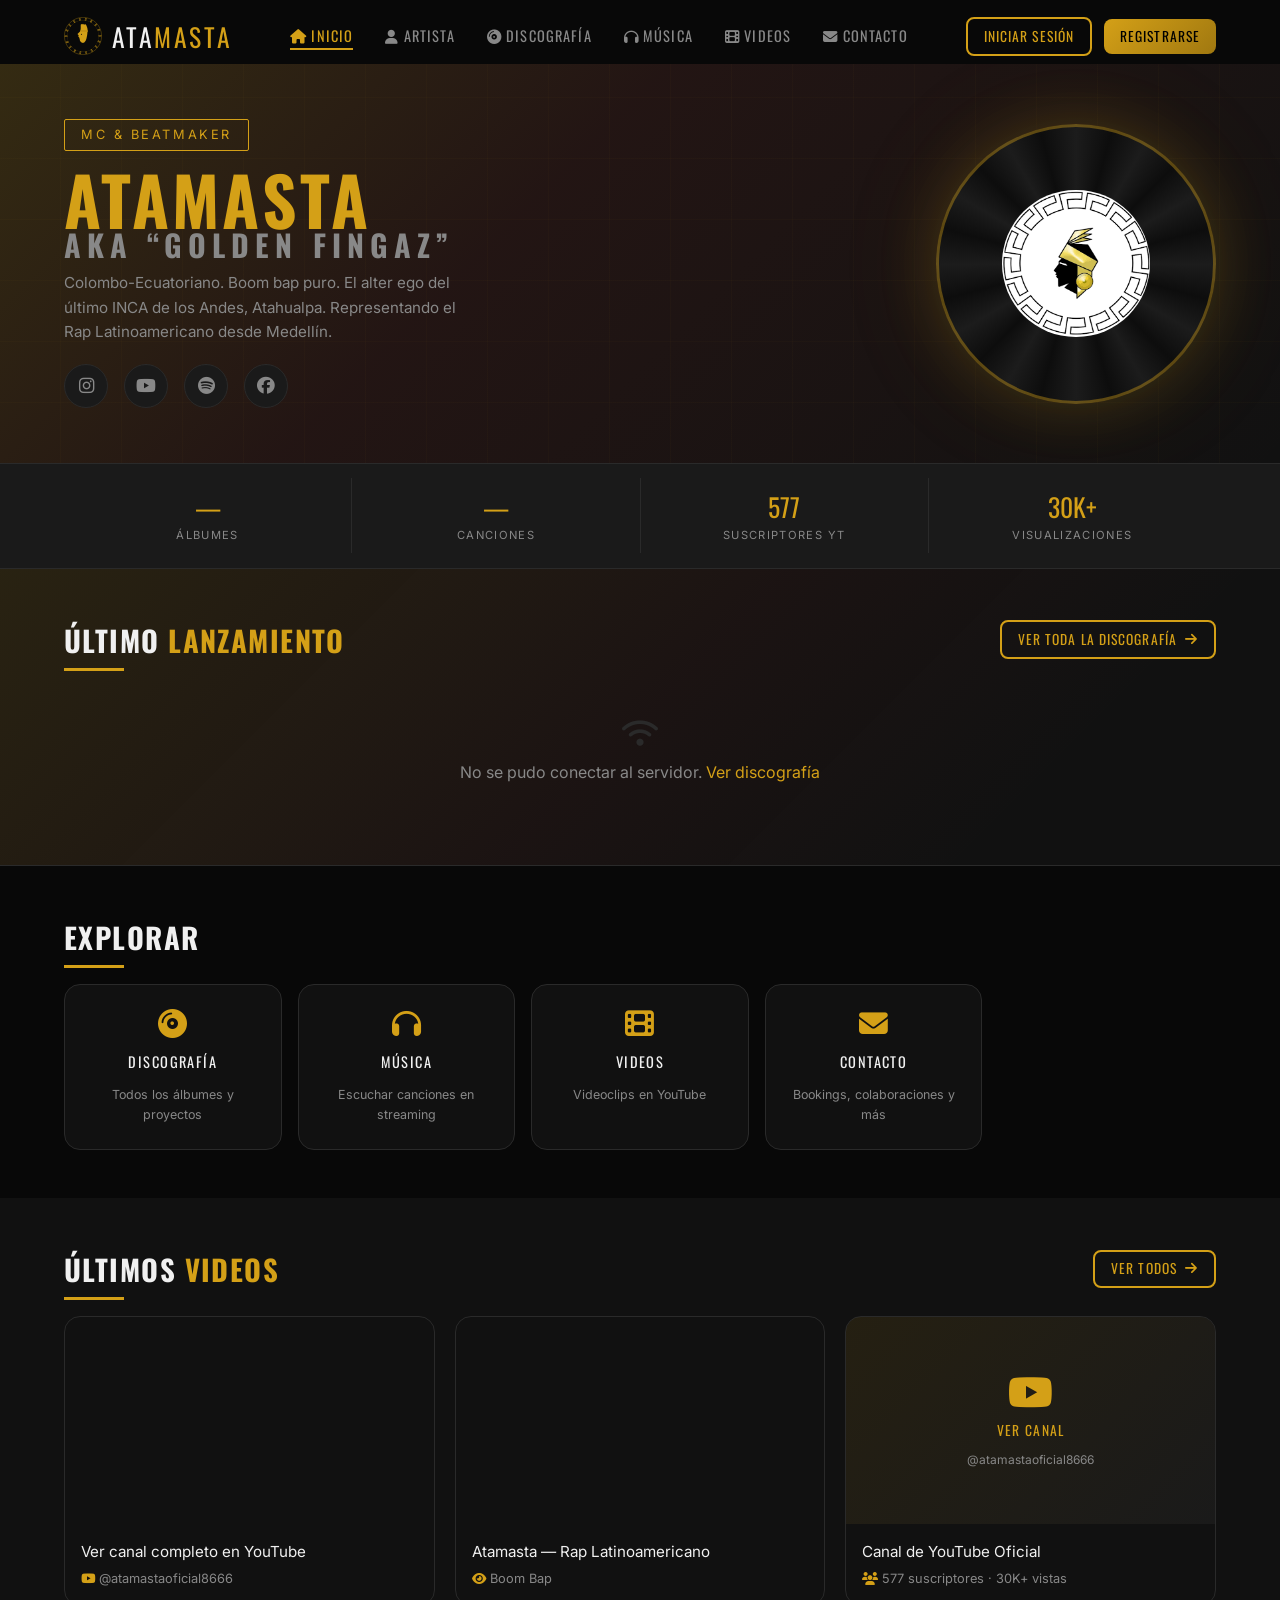
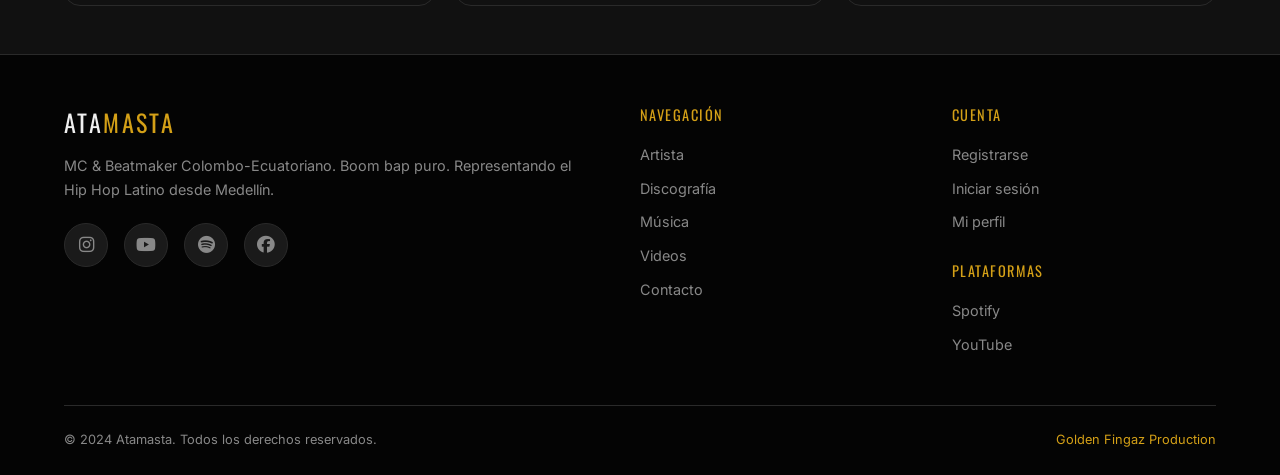
==== frontend/index.html @ e8dd4a46 "Initial commit — Atamasta official website Full-stack site for rap artist Atamasta: FastAPI + Postgr" ====
<!DOCTYPE html>
<html lang="es">
<head>
  <meta charset="UTF-8" />
  <meta name="viewport" content="width=device-width, initial-scale=1.0" />
  <title>Atamasta — MC &amp; Beatmaker | Rap Latinoamericano</title>
  <meta name="description" content="Atamasta, AKA Golden Fingaz. MC y Beatmaker Colombo-Ecuatoriano. Representando el Rap Latinoamericano desde Medellín." />
  <link rel="preconnect" href="https://fonts.googleapis.com" />
  <link rel="preconnect" href="https://fonts.gstatic.com" crossorigin />
  <link href="https://fonts.googleapis.com/css2?family=Oswald:wght@400;600;700&family=Inter:wght@400;500;600&display=swap" rel="stylesheet" />
  <link rel="stylesheet" href="https://cdnjs.cloudflare.com/ajax/libs/font-awesome/6.5.0/css/all.min.css" />
  <link rel="stylesheet" href="css/main.css" />
  <link rel="stylesheet" href="css/pages.css" />
</head>
<body>

<!-- Loader -->
<div class="loader-overlay" id="page-loader">
  <div class="vinyl-loader">
    <div class="vinyl-disc">
      <div class="vinyl-label">
        <img src="img/logo.png" alt="Atamasta" />
      </div>
    </div>
  </div>
  <div class="loader-text">Cargando...</div>
</div>

<!-- Toast container -->
<div id="toast-container" class="toast-container"></div>

<!-- Navbar injected by JS -->

<!-- ══ HERO BANNER ════════════════════════════════════════════════════════════ -->
<section class="home-hero" style="
  max-height: 400px;
  min-height: 320px;
  height: 400px;
  position: relative;
  display: flex;
  align-items: center;
  overflow: hidden;
  background: linear-gradient(135deg, rgba(212,160,23,0.18) 0%, rgba(192,57,43,0.10) 40%, rgba(8,8,8,0.0) 100%), var(--bg2);
  border-bottom: 1px solid var(--border);
  margin-top: 64px;
">
  <!-- Subtle grid texture -->
  <div aria-hidden="true" style="
    position: absolute; inset: 0; pointer-events: none;
    background: repeating-linear-gradient(90deg, transparent, transparent 60px, rgba(212,160,23,0.025) 60px, rgba(212,160,23,0.025) 61px),
                repeating-linear-gradient(0deg, transparent, transparent 60px, rgba(212,160,23,0.025) 60px, rgba(212,160,23,0.025) 61px);
  "></div>

  <div class="container" style="position: relative; z-index: 2; width: 100%;">
    <div style="display: flex; align-items: center; justify-content: space-between; gap: 2rem; flex-wrap: wrap;">

      <!-- Left: text -->
      <div style="flex: 1; min-width: 260px;">
        <div class="hero-tag" style="margin-bottom: 1rem; animation: fadeInDown 0.7s ease both;">
          MC &amp; Beatmaker
        </div>
        <h1 style="
          font-family: var(--font-display);
          font-size: clamp(2.4rem, 6vw, 4.2rem);
          line-height: 0.95;
          text-transform: uppercase;
          font-weight: 900;
          margin-bottom: 0.75rem;
          animation: fadeInUp 0.7s ease 0.15s both;
        ">
          <span style="color: var(--gold); display: block;">Atamasta</span>
          <span style="color: var(--text-muted); font-size: 0.45em; letter-spacing: 0.2em; display: block;">AKA &ldquo;Golden Fingaz&rdquo;</span>
        </h1>
        <p style="
          color: var(--text-muted); font-size: 0.95rem; line-height: 1.6;
          max-width: 400px; margin-bottom: 1.25rem;
          animation: fadeInUp 0.7s ease 0.3s both;
        ">
          Colombo-Ecuatoriano. Boom bap puro. El alter ego del último INCA de los Andes,
          Atahualpa. Representando el Rap Latinoamericano desde Medellín.
        </p>

        <!-- Social row -->
        <div class="about-socials" style="margin-top: 0; animation: fadeInUp 0.7s ease 0.45s both;">
          <a href="https://www.instagram.com/atamastaoficial/" target="_blank" rel="noopener" class="social-link" title="Instagram">
            <i class="fab fa-instagram"></i>
          </a>
          <a href="https://www.youtube.com/@atamastaoficial8666" target="_blank" rel="noopener" class="social-link" title="YouTube">
            <i class="fab fa-youtube"></i>
          </a>
          <a href="https://open.spotify.com/artist/0pKlzt6G9f8KCTVXr8SUyM" target="_blank" rel="noopener" class="social-link" title="Spotify">
            <i class="fab fa-spotify"></i>
          </a>
          <a href="https://www.facebook.com/OficialAtamasta" target="_blank" rel="noopener" class="social-link" title="Facebook">
            <i class="fab fa-facebook"></i>
          </a>
        </div>
      </div>

      <!-- Right: vinyl record with logo -->
      <div aria-hidden="true" style="
        flex-shrink: 0;
        width: clamp(160px, 22vw, 280px);
        height: clamp(160px, 22vw, 280px);
        border-radius: 50%;
        background: conic-gradient(from 0deg,
          #1c1c1c 0deg, #0d0d0d 15deg, #1c1c1c 30deg, #0d0d0d 45deg,
          #1c1c1c 60deg, #0d0d0d 75deg, #1c1c1c 90deg, #0d0d0d 105deg,
          #1c1c1c 120deg, #0d0d0d 135deg, #1c1c1c 150deg, #0d0d0d 165deg,
          #1c1c1c 180deg, #0d0d0d 195deg, #1c1c1c 210deg, #0d0d0d 225deg,
          #1c1c1c 240deg, #0d0d0d 255deg, #1c1c1c 270deg, #0d0d0d 285deg,
          #1c1c1c 300deg, #0d0d0d 315deg, #1c1c1c 330deg, #0d0d0d 345deg,
          #1c1c1c 360deg);
        border: 3px solid rgba(212,160,23,0.4);
        box-shadow: 0 0 60px rgba(212,160,23,0.2), 0 0 120px rgba(212,160,23,0.08);
        display: flex; align-items: center; justify-content: center;
        animation: spin 18s linear infinite;
      ">
        <img
          src="img/logo.png"
          alt="Atamasta"
          style="
            width: 54%;
            height: 54%;
            border-radius: 50%;
            display: block;
            animation: spin 18s linear infinite reverse;
          "
        />
      </div>

    </div>
  </div>
</section>

<!-- ══ STATS BAR ══════════════════════════════════════════════════════════════ -->
<div style="
  background: var(--bg3);
  border-bottom: 1px solid var(--border);
  padding: 0.9rem 0;
">
  <div class="container">
    <div style="display: flex; gap: 0; align-items: stretch; flex-wrap: wrap;">
      <div id="stat-albums-bar" style="flex: 1; min-width: 120px; text-align: center; padding: 0.5rem 1rem; border-right: 1px solid var(--border);">
        <div style="font-family: var(--font-display); font-size: 1.6rem; color: var(--gold);" id="stat-albums">—</div>
        <div style="font-size: 0.7rem; color: var(--text-muted); text-transform: uppercase; letter-spacing: 0.12em;">Álbumes</div>
      </div>
      <div id="stat-songs-bar" style="flex: 1; min-width: 120px; text-align: center; padding: 0.5rem 1rem; border-right: 1px solid var(--border);">
        <div style="font-family: var(--font-display); font-size: 1.6rem; color: var(--gold);" id="stat-songs">—</div>
        <div style="font-size: 0.7rem; color: var(--text-muted); text-transform: uppercase; letter-spacing: 0.12em;">Canciones</div>
      </div>
      <div style="flex: 1; min-width: 120px; text-align: center; padding: 0.5rem 1rem; border-right: 1px solid var(--border);">
        <div style="font-family: var(--font-display); font-size: 1.6rem; color: var(--gold);">577</div>
        <div style="font-size: 0.7rem; color: var(--text-muted); text-transform: uppercase; letter-spacing: 0.12em;">Suscriptores YT</div>
      </div>
      <div style="flex: 1; min-width: 120px; text-align: center; padding: 0.5rem 1rem;">
        <div style="font-family: var(--font-display); font-size: 1.6rem; color: var(--gold);">30K+</div>
        <div style="font-size: 0.7rem; color: var(--text-muted); text-transform: uppercase; letter-spacing: 0.12em;">Visualizaciones</div>
      </div>
    </div>
  </div>
</div>

<!-- ══ ÚLTIMO LANZAMIENTO ════════════════════════════════════════════════════ -->
<section class="home-featured">
  <div class="container">
    <div style="display: flex; align-items: center; justify-content: space-between; gap: 1rem; margin-bottom: 1.5rem; flex-wrap: wrap;">
      <h2 class="section-title" style="font-size: clamp(1.2rem, 3vw, 1.8rem);">Último <span>Lanzamiento</span></h2>
      <a href="pages/discography.html" class="btn btn-secondary btn-sm">
        Ver toda la discografía <i class="fas fa-arrow-right"></i>
      </a>
    </div>

    <!-- Latest release card (populated by JS) -->
    <div class="home-latest-release" id="latest-release">
      <!-- Loading state -->
      <div style="
        width: 200px; height: 200px;
        border-radius: var(--radius-lg);
        background: var(--bg3);
        border: 1px solid var(--border);
        display: flex; align-items: center; justify-content: center;
        flex-shrink: 0;
      ">
        <div class="loader-ring" style="width: 36px; height: 36px; border-width: 2px;"></div>
      </div>
      <div>
        <div class="home-release-label">Cargando...</div>
        <div class="home-release-title" style="color: var(--text-muted);">—</div>
      </div>
    </div>
  </div>
</section>

<!-- ══ QUICK NAVIGATION ══════════════════════════════════════════════════════ -->
<section style="padding: 3rem 0; background: var(--bg);">
  <div class="container">
    <div style="margin-bottom: 1.5rem;">
      <h2 class="section-title reveal" style="font-size: clamp(1.2rem, 3vw, 1.8rem);">Explorar</h2>
    </div>
    <div class="quick-nav-grid reveal">
      <a href="pages/discography.html" class="quick-nav-card">
        <i class="fas fa-compact-disc"></i>
        <span>Discografía</span>
        <p class="quick-nav-desc">Todos los álbumes y proyectos</p>
      </a>
      <a href="pages/music.html" class="quick-nav-card">
        <i class="fas fa-headphones"></i>
        <span>Música</span>
        <p class="quick-nav-desc">Escuchar canciones en streaming</p>
      </a>
      <a href="pages/videos.html" class="quick-nav-card">
        <i class="fas fa-film"></i>
        <span>Videos</span>
        <p class="quick-nav-desc">Videoclips en YouTube</p>
      </a>
      <a href="pages/contact.html" class="quick-nav-card">
        <i class="fas fa-envelope"></i>
        <span>Contacto</span>
        <p class="quick-nav-desc">Bookings, colaboraciones y más</p>
      </a>
    </div>
  </div>
</section>

<!-- ══ ÚLTIMOS VIDEOS ════════════════════════════════════════════════════════ -->
<section style="padding: 3rem 0; background: var(--bg2);">
  <div class="container">
    <div style="display: flex; align-items: center; justify-content: space-between; gap: 1rem; margin-bottom: 1.5rem; flex-wrap: wrap;">
      <h2 class="section-title reveal" style="font-size: clamp(1.2rem, 3vw, 1.8rem);">Últimos <span>Videos</span></h2>
      <a href="pages/videos.html" class="btn btn-secondary btn-sm">
        Ver todos <i class="fas fa-arrow-right"></i>
      </a>
    </div>

    <div style="
      display: grid;
      grid-template-columns: repeat(auto-fill, minmax(280px, 1fr));
      gap: 1.25rem;
    " id="home-video-grid">
      <!-- Populated by JS; fallback static cards shown if API unavailable -->
      <div class="video-card reveal">
        <div class="video-thumb-wrap">
          <iframe
            src="https://www.youtube.com/embed?listType=user_uploads&list=atamastaoficial8666&index=0"
            title="Video Atamasta"
            loading="lazy"
            allow="accelerometer; autoplay; clipboard-write; encrypted-media; gyroscope; picture-in-picture"
            allowfullscreen
          ></iframe>
        </div>
        <div class="video-info">
          <div class="video-title">Ver canal completo en YouTube</div>
          <div class="video-views"><i class="fab fa-youtube" style="color:var(--gold);"></i> @atamastaoficial8666</div>
        </div>
      </div>

      <div class="video-card reveal" style="animation-delay: 0.1s;">
        <div class="video-thumb-wrap">
          <iframe
            src="https://www.youtube.com/embed/videoseries?list=PLrandom"
            title="Video Atamasta 2"
            loading="lazy"
            allow="accelerometer; autoplay; clipboard-write; encrypted-media; gyroscope; picture-in-picture"
            allowfullscreen
          ></iframe>
        </div>
        <div class="video-info">
          <div class="video-title">Atamasta — Rap Latinoamericano</div>
          <div class="video-views"><i class="fas fa-eye" style="color:var(--gold);"></i> Boom Bap</div>
        </div>
      </div>

      <div class="video-card reveal" style="animation-delay: 0.2s;">
        <div style="
          padding-top: 56.25%; position: relative;
          background: linear-gradient(135deg, rgba(212,160,23,0.1), var(--bg3));
          display: flex; align-items: center; justify-content: center;
        ">
          <div style="
            position: absolute; inset: 0;
            display: flex; flex-direction: column;
            align-items: center; justify-content: center;
            gap: 0.75rem;
          ">
            <a
              href="https://www.youtube.com/@atamastaoficial8666"
              target="_blank" rel="noopener"
              style="
                display: flex; flex-direction: column; align-items: center; gap: 0.5rem;
                color: var(--gold); text-decoration: none;
              "
            >
              <i class="fab fa-youtube" style="font-size: 2.5rem;"></i>
              <span style="font-family: var(--font-display); font-size: 0.85rem; letter-spacing: 0.1em; text-transform: uppercase;">Ver canal</span>
              <span style="font-size: 0.75rem; color: var(--text-muted);">@atamastaoficial8666</span>
            </a>
          </div>
        </div>
        <div class="video-info">
          <div class="video-title">Canal de YouTube Oficial</div>
          <div class="video-views"><i class="fas fa-users" style="color:var(--gold);"></i> 577 suscriptores · 30K+ vistas</div>
        </div>
      </div>
    </div>
  </div>
</section>

<!-- ══ FOOTER ════════════════════════════════════════════════════════════════ -->
<footer class="footer">
  <div class="container">
    <div class="footer-grid">
      <div class="footer-brand">
        <div class="nav-logo" style="font-size: 1.5rem;">ATA<span style="color: var(--gold);">MASTA</span></div>
        <p>MC &amp; Beatmaker Colombo-Ecuatoriano. Boom bap puro. Representando el Hip Hop Latino desde Medellín.</p>
        <div class="about-socials" style="margin-top: 1.25rem;">
          <a href="https://www.instagram.com/atamastaoficial/" target="_blank" rel="noopener" class="social-link" title="Instagram"><i class="fab fa-instagram"></i></a>
          <a href="https://www.youtube.com/@atamastaoficial8666" target="_blank" rel="noopener" class="social-link" title="YouTube"><i class="fab fa-youtube"></i></a>
          <a href="https://open.spotify.com/artist/0pKlzt6G9f8KCTVXr8SUyM" target="_blank" rel="noopener" class="social-link" title="Spotify"><i class="fab fa-spotify"></i></a>
          <a href="https://www.facebook.com/OficialAtamasta" target="_blank" rel="noopener" class="social-link" title="Facebook"><i class="fab fa-facebook"></i></a>
        </div>
      </div>

      <div>
        <div class="footer-title">Navegación</div>
        <ul class="footer-links">
          <li><a href="pages/about.html">Artista</a></li>
          <li><a href="pages/discography.html">Discografía</a></li>
          <li><a href="pages/music.html">Música</a></li>
          <li><a href="pages/videos.html">Videos</a></li>
          <li><a href="pages/contact.html">Contacto</a></li>
        </ul>
      </div>

      <div>
        <div class="footer-title">Cuenta</div>
        <ul class="footer-links">
          <li><a href="pages/register.html">Registrarse</a></li>
          <li><a href="pages/login.html">Iniciar sesión</a></li>
          <li><a href="pages/dashboard.html">Mi perfil</a></li>
        </ul>
        <div class="footer-title" style="margin-top: 1.5rem;">Plataformas</div>
        <ul class="footer-links">
          <li><a href="https://open.spotify.com/artist/0pKlzt6G9f8KCTVXr8SUyM" target="_blank" rel="noopener">Spotify</a></li>
          <li><a href="https://www.youtube.com/@atamastaoficial8666" target="_blank" rel="noopener">YouTube</a></li>
        </ul>
      </div>
    </div>

    <div class="footer-bottom">
      <span>&copy; 2024 Atamasta. Todos los derechos reservados.</span>
      <span style="color: var(--gold);">Golden Fingaz Production</span>
    </div>
  </div>
</footer>

<script src="js/api.js"></script>
<script src="js/utils.js"></script>
<script src="js/navbar.js"></script>
<script>
document.addEventListener('DOMContentLoaded', async () => {
  // 1. Inject shared navbar
  initSharedNavbar('home', false);

  // 2. Init scroll reveal
  initScrollReveal();

  // 3. Load albums from API
  try {
    const albums = await api.getAlbums();

    // Stats bar
    if (albums && albums.length) {
      document.getElementById('stat-albums').textContent = albums.length;
      const totalSongs = albums.reduce((acc, a) => acc + (a.songs ? a.songs.length : (a.track_count || 0)), 0);
      document.getElementById('stat-songs').textContent = totalSongs || '—';

      // Populate "Último Lanzamiento" with the first (newest) album
      const latest = albums[0];
      const coverSrc = latest.cover_url || `https://via.placeholder.com/200x200/111111/d4a017?text=${encodeURIComponent(latest.title || 'ALBUM')}`;
      const songCount = latest.songs ? latest.songs.length : (latest.track_count || 0);
      const isPremium = latest.is_premium || false;

      document.getElementById('latest-release').innerHTML = `
        <img
          src="${coverSrc}"
          alt="${latest.title || 'Último álbum'}"
          class="home-album-cover"
          onerror="this.src='https://via.placeholder.com/200x200/111111/d4a017?text=ALBUM'"
        />
        <div>
          <div class="home-release-label">
            <i class="fas fa-star" style="font-size:0.65rem;"></i> Último lanzamiento
          </div>
          <div class="home-release-title">${latest.title || 'Sin título'}</div>
          <div class="home-release-year">${latest.year || ''} ${isPremium ? '<span style="display:inline-block;padding:0.15rem 0.55rem;background:linear-gradient(135deg,var(--gold),var(--gold-dark));color:#000;font-size:0.7rem;border-radius:20px;font-weight:700;letter-spacing:0.1em;text-transform:uppercase;vertical-align:middle;">Premium</span>' : ''}</div>
          ${latest.description ? `<p style="color:var(--text-muted);font-size:0.9rem;line-height:1.6;max-width:480px;margin-bottom:1.25rem;">${latest.description}</p>` : ''}
          <div style="color:var(--text-muted);font-size:0.85rem;margin-bottom:1.25rem;">
            <i class="fas fa-music" style="color:var(--gold);margin-right:0.35rem;"></i>
            ${songCount} ${songCount === 1 ? 'canción' : 'canciones'}
          </div>
          <div style="display:flex;gap:0.75rem;flex-wrap:wrap;">
            <a href="pages/music.html" class="btn btn-primary btn-sm">
              <i class="fas fa-play"></i> Escuchar ahora
            </a>
            <a href="pages/discography.html" class="btn btn-secondary btn-sm">
              <i class="fas fa-compact-disc"></i> Ver discografía
            </a>
          </div>
        </div>
      `;
    } else {
      document.getElementById('latest-release').innerHTML = `
        <div style="grid-column:1/-1;text-align:center;color:var(--text-muted);padding:2rem;">
          <i class="fas fa-compact-disc" style="font-size:2rem;color:var(--border);display:block;margin-bottom:0.75rem;"></i>
          No hay lanzamientos disponibles aún.
        </div>
      `;
    }
  } catch (err) {
    console.warn('No se pudo cargar la discografía:', err.message);
    document.getElementById('latest-release').innerHTML = `
      <div style="grid-column:1/-1;text-align:center;color:var(--text-muted);padding:2rem;">
        <i class="fas fa-wifi" style="font-size:1.8rem;color:var(--border);display:block;margin-bottom:0.75rem;"></i>
        No se pudo conectar al servidor. <a href="pages/discography.html" style="color:var(--gold);">Ver discografía</a>
      </div>
    `;
  }

  // 4. Hide loader
  hideLoader();
});
</script>
</body>
</html>
---- frontend/css/main.css ----
/* ── Reset & Variables ──────────────────────────────────────────────────────── */
*, *::before, *::after { box-sizing: border-box; margin: 0; padding: 0; }

:root {
  --gold: #d4a017;
  --gold-light: #f0c040;
  --gold-dark: #a07810;
  --red: #c0392b;
  --red-light: #e74c3c;
  --bg: #080808;
  --bg2: #111111;
  --bg3: #1a1a1a;
  --bg4: #222222;
  --text: #f0f0f0;
  --text-muted: #888888;
  --border: #2a2a2a;
  --radius: 8px;
  --radius-lg: 16px;
  --shadow: 0 4px 24px rgba(0,0,0,0.6);
  --shadow-gold: 0 0 30px rgba(212,160,23,0.3);
  --transition: all 0.3s cubic-bezier(0.4, 0, 0.2, 1);
  --font-display: 'Oswald', 'Impact', sans-serif;
  --font-body: 'Inter', 'Segoe UI', sans-serif;
}

html { scroll-behavior: smooth; }

body {
  font-family: var(--font-body);
  background: var(--bg);
  color: var(--text);
  line-height: 1.6;
  overflow-x: hidden;
}

/* ── Typography ─────────────────────────────────────────────────────────────── */
h1, h2, h3, h4 { font-family: var(--font-display); letter-spacing: 0.05em; }
a { color: var(--gold); text-decoration: none; transition: var(--transition); }
a:hover { color: var(--gold-light); }
img { max-width: 100%; display: block; }

.section-title {
  font-size: clamp(2rem, 5vw, 3.5rem);
  text-transform: uppercase;
  color: var(--text);
  position: relative;
  display: inline-block;
}
.section-title span { color: var(--gold); }
.section-title::after {
  content: '';
  position: absolute;
  bottom: -8px; left: 0;
  width: 60px; height: 3px;
  background: var(--gold);
  transition: width 0.4s ease;
}
.section-title:hover::after { width: 100%; }

.section-header {
  text-align: center;
  margin-bottom: 3rem;
}
.section-subtitle {
  color: var(--text-muted);
  font-size: 1.1rem;
  margin-top: 0.75rem;
}

/* ── Layout ──────────────────────────────────────────────────────────────────── */
.container { max-width: 1200px; margin: 0 auto; padding: 0 1.5rem; }
section { padding: 5rem 0; }

/* ── Buttons ─────────────────────────────────────────────────────────────────── */
.btn {
  display: inline-flex; align-items: center; gap: 0.5rem;
  padding: 0.75rem 1.75rem;
  border: none; border-radius: var(--radius);
  font-family: var(--font-display);
  font-size: 1rem; letter-spacing: 0.08em;
  text-transform: uppercase;
  cursor: pointer;
  transition: var(--transition);
  text-decoration: none;
}
.btn-primary {
  background: linear-gradient(135deg, var(--gold), var(--gold-dark));
  color: #000;
}
.btn-primary:hover {
  background: linear-gradient(135deg, var(--gold-light), var(--gold));
  transform: translateY(-2px);
  box-shadow: 0 8px 25px rgba(212,160,23,0.4);
  color: #000;
}
.btn-secondary {
  background: transparent;
  color: var(--gold);
  border: 2px solid var(--gold);
}
.btn-secondary:hover {
  background: var(--gold);
  color: #000;
  transform: translateY(-2px);
}
.btn-danger {
  background: var(--red);
  color: #fff;
}
.btn-danger:hover { background: var(--red-light); transform: translateY(-2px); }
.btn-sm { padding: 0.4rem 1rem; font-size: 0.85rem; }
.btn-icon { padding: 0.5rem; border-radius: 50%; }

/* ── Navbar ──────────────────────────────────────────────────────────────────── */
.navbar {
  position: fixed; top: 0; left: 0; right: 0; z-index: 1000;
  padding: 1rem 0;
  transition: var(--transition);
}
.navbar.scrolled {
  background: rgba(8,8,8,0.95);
  backdrop-filter: blur(12px);
  border-bottom: 1px solid var(--border);
  padding: 0.6rem 0;
}
.navbar .container {
  display: flex; align-items: center; justify-content: space-between;
}
.nav-logo {
  font-family: var(--font-display);
  font-size: 1.8rem;
  color: var(--text);
  letter-spacing: 0.1em;
  text-transform: uppercase;
}
.nav-logo span { color: var(--gold); }
.nav-links {
  display: flex; align-items: center; gap: 2rem;
  list-style: none;
}
.nav-links a {
  color: var(--text-muted);
  font-family: var(--font-display);
  font-size: 0.9rem;
  letter-spacing: 0.08em;
  text-transform: uppercase;
  transition: var(--transition);
  position: relative;
}
.nav-links a::after {
  content: '';
  position: absolute; bottom: -4px; left: 0; right: 0;
  height: 2px; background: var(--gold);
  transform: scaleX(0); transition: transform 0.3s ease;
}
.nav-links a:hover, .nav-links a.active {
  color: var(--gold);
}
.nav-links a:hover::after, .nav-links a.active::after { transform: scaleX(1); }

.nav-auth { display: flex; align-items: center; gap: 0.75rem; }
.nav-user {
  display: flex; align-items: center; gap: 0.5rem;
  color: var(--text-muted);
  font-size: 0.9rem;
}
.nav-user .avatar {
  width: 32px; height: 32px; border-radius: 50%;
  background: var(--gold);
  display: flex; align-items: center; justify-content: center;
  color: #000; font-weight: 700; font-size: 0.8rem;
}

.hamburger {
  display: none;
  flex-direction: column; gap: 5px;
  cursor: pointer; background: none; border: none;
  padding: 4px;
}
.hamburger span {
  display: block; width: 25px; height: 2px;
  background: var(--text);
  transition: var(--transition);
}
.hamburger.open span:nth-child(1) { transform: translateY(7px) rotate(45deg); }
.hamburger.open span:nth-child(2) { opacity: 0; }
.hamburger.open span:nth-child(3) { transform: translateY(-7px) rotate(-45deg); }

/* ── Hero ─────────────────────────────────────────────────────────────────────── */
.hero {
  position: relative; min-height: 100vh;
  display: flex; align-items: center;
  overflow: hidden;
}
.hero-bg {
  position: absolute; inset: 0;
  background: radial-gradient(ellipse at 30% 50%, rgba(212,160,23,0.08) 0%, transparent 60%),
              radial-gradient(ellipse at 70% 80%, rgba(192,57,43,0.06) 0%, transparent 50%),
              var(--bg);
}
.hero-particles { position: absolute; inset: 0; pointer-events: none; }

.hero-content {
  position: relative; z-index: 2;
  max-width: 700px;
}
.hero-tag {
  display: inline-block;
  padding: 0.3rem 1rem;
  border: 1px solid var(--gold);
  color: var(--gold);
  font-size: 0.8rem;
  letter-spacing: 0.2em;
  text-transform: uppercase;
  border-radius: 2px;
  margin-bottom: 1.5rem;
  animation: fadeInDown 0.8s ease both;
}
.hero-title {
  font-size: clamp(3rem, 8vw, 7rem);
  line-height: 0.9;
  text-transform: uppercase;
  font-weight: 900;
  margin-bottom: 1.5rem;
  animation: fadeInUp 0.8s ease 0.2s both;
}
.hero-title .name { color: var(--gold); display: block; }
.hero-title .aka { color: var(--text-muted); font-size: 0.55em; letter-spacing: 0.2em; display: block; }
.hero-subtitle {
  font-size: 1.15rem;
  color: var(--text-muted);
  margin-bottom: 2.5rem;
  max-width: 500px;
  animation: fadeInUp 0.8s ease 0.4s both;
}
.hero-cta {
  display: flex; gap: 1rem; flex-wrap: wrap;
  animation: fadeInUp 0.8s ease 0.6s both;
}
.hero-stats {
  display: flex; gap: 3rem;
  margin-top: 4rem;
  animation: fadeInUp 0.8s ease 0.8s both;
}
.hero-stat-value {
  font-family: var(--font-display);
  font-size: 2.2rem; color: var(--gold);
}
.hero-stat-label { font-size: 0.8rem; color: var(--text-muted); text-transform: uppercase; letter-spacing: 0.1em; }

.hero-scroll {
  position: absolute; bottom: 2rem; left: 50%; transform: translateX(-50%);
  display: flex; flex-direction: column; align-items: center; gap: 0.5rem;
  color: var(--text-muted); font-size: 0.75rem; letter-spacing: 0.15em;
  text-transform: uppercase; z-index: 2;
  animation: bounce 2s infinite;
}
.hero-scroll::after {
  content: '';
  display: block; width: 1px; height: 40px;
  background: linear-gradient(to bottom, var(--gold), transparent);
}

/* ── About ────────────────────────────────────────────────────────────────────── */
.about { background: var(--bg2); }
.about-grid {
  display: grid;
  grid-template-columns: 1fr 1.2fr;
  gap: 4rem; align-items: center;
}
.about-image-wrap {
  position: relative;
}
.about-image {
  width: 100%; border-radius: var(--radius-lg);
  filter: grayscale(20%);
  transition: filter 0.4s ease;
}
.about-image:hover { filter: grayscale(0%); }
.about-image-wrap::before {
  content: '';
  position: absolute; inset: -8px;
  border: 2px solid var(--gold);
  border-radius: calc(var(--radius-lg) + 8px);
  opacity: 0.3;
}
.about-image-wrap::after {
  content: '';
  position: absolute; bottom: -12px; right: -12px;
  width: 100%; height: 100%;
  background: linear-gradient(135deg, var(--gold-dark), transparent);
  border-radius: var(--radius-lg);
  z-index: -1; opacity: 0.15;
}

.about-text .section-title { margin-bottom: 1.5rem; }
.about-desc {
  color: var(--text-muted); margin-bottom: 1.5rem; line-height: 1.8;
}
.about-tags {
  display: flex; flex-wrap: wrap; gap: 0.5rem; margin: 1.5rem 0;
}
.about-tag {
  padding: 0.3rem 0.9rem;
  background: var(--bg3); border: 1px solid var(--border);
  color: var(--gold); font-size: 0.8rem; border-radius: 20px;
  transition: var(--transition);
}
.about-tag:hover { background: var(--gold); color: #000; border-color: var(--gold); }

.about-socials { display: flex; gap: 1rem; margin-top: 2rem; }
.social-link {
  display: flex; align-items: center; justify-content: center;
  width: 44px; height: 44px; border-radius: 50%;
  background: var(--bg3); border: 1px solid var(--border);
  color: var(--text-muted); font-size: 1.1rem;
  transition: var(--transition);
}
.social-link:hover {
  background: var(--gold); border-color: var(--gold); color: #000;
  transform: translateY(-3px);
}

/* ── Discography ─────────────────────────────────────────────────────────────── */
.discography { background: var(--bg); }
.albums-grid {
  display: grid;
  grid-template-columns: repeat(auto-fill, minmax(280px, 1fr));
  gap: 2rem;
}
.album-card {
  background: var(--bg2);
  border: 1px solid var(--border);
  border-radius: var(--radius-lg);
  overflow: hidden;
  transition: var(--transition);
  cursor: pointer;
  position: relative;
}
.album-card:hover {
  transform: translateY(-8px);
  border-color: var(--gold);
  box-shadow: var(--shadow-gold);
}
.album-cover-wrap {
  position: relative; padding-top: 100%; overflow: hidden;
}
.album-cover-wrap img {
  position: absolute; inset: 0; width: 100%; height: 100%;
  object-fit: cover; transition: transform 0.5s ease;
}
.album-card:hover .album-cover-wrap img { transform: scale(1.05); }
.album-overlay {
  position: absolute; inset: 0;
  background: linear-gradient(to top, rgba(0,0,0,0.85) 30%, transparent);
  display: flex; align-items: flex-end; padding: 1rem;
  opacity: 0; transition: var(--transition);
}
.album-card:hover .album-overlay { opacity: 1; }
.album-play-btn {
  width: 52px; height: 52px; border-radius: 50%;
  background: var(--gold); border: none; cursor: pointer;
  display: flex; align-items: center; justify-content: center;
  font-size: 1.2rem; color: #000;
  transition: var(--transition);
}
.album-play-btn:hover { transform: scale(1.1); background: var(--gold-light); }
.album-premium-badge {
  position: absolute; top: 0.75rem; right: 0.75rem;
  padding: 0.25rem 0.6rem;
  background: linear-gradient(135deg, var(--gold), var(--gold-dark));
  color: #000; font-size: 0.7rem; font-weight: 700;
  border-radius: 20px; letter-spacing: 0.1em;
  text-transform: uppercase;
}
.album-info { padding: 1.25rem; }
.album-title { font-size: 1.2rem; margin-bottom: 0.25rem; }
.album-year { color: var(--gold); font-size: 0.9rem; font-weight: 600; }
.album-track-count { color: var(--text-muted); font-size: 0.85rem; margin-top: 0.25rem; }

/* ── Player / Music Section ──────────────────────────────────────────────────── */
.music-section { background: var(--bg2); }

.player-container {
  background: var(--bg3);
  border: 1px solid var(--border);
  border-radius: var(--radius-lg);
  overflow: hidden;
}
.player-header {
  display: flex; align-items: center; gap: 1.5rem;
  padding: 1.5rem;
  border-bottom: 1px solid var(--border);
  background: linear-gradient(135deg, var(--bg4), var(--bg3));
}
.player-album-art {
  width: 80px; height: 80px; border-radius: var(--radius);
  object-fit: cover; flex-shrink: 0;
  border: 2px solid var(--border);
}
.player-info { flex: 1; min-width: 0; }
.player-song-title { font-size: 1.2rem; font-family: var(--font-display); white-space: nowrap; overflow: hidden; text-overflow: ellipsis; }
.player-album-name { color: var(--text-muted); font-size: 0.9rem; margin-top: 0.25rem; }
.player-controls { display: flex; align-items: center; gap: 1rem; }
.ctrl-btn {
  background: none; border: none; cursor: pointer;
  color: var(--text-muted); font-size: 1.2rem;
  transition: var(--transition);
  display: flex; align-items: center; justify-content: center;
  width: 36px; height: 36px; border-radius: 50%;
}
.ctrl-btn:hover { color: var(--gold); }
.ctrl-btn.play-pause {
  width: 52px; height: 52px;
  background: var(--gold); color: #000; font-size: 1.4rem;
}
.ctrl-btn.play-pause:hover { background: var(--gold-light); transform: scale(1.05); }

.progress-bar-wrap { padding: 0 1.5rem; margin: 0.5rem 0; }
.progress-bar {
  position: relative; height: 4px;
  background: var(--border); border-radius: 2px; cursor: pointer;
}
.progress-fill {
  height: 100%; background: var(--gold); border-radius: 2px;
  width: 0%; transition: width 0.1s linear;
}
.progress-handle {
  position: absolute; top: 50%; right: calc(100% - var(--prog, 0%));
  transform: translate(50%, -50%);
  width: 12px; height: 12px; border-radius: 50%;
  background: var(--gold); opacity: 0;
  transition: opacity 0.2s;
}
.progress-bar:hover .progress-handle { opacity: 1; }
.progress-time {
  display: flex; justify-content: space-between;
  color: var(--text-muted); font-size: 0.75rem; margin-top: 0.3rem;
}

.track-list { list-style: none; }
.track-item {
  display: grid; align-items: center;
  grid-template-columns: 2rem 1fr auto auto;
  gap: 1rem; padding: 0.9rem 1.5rem;
  border-bottom: 1px solid var(--border);
  transition: var(--transition); cursor: pointer;
}
.track-item:last-child { border-bottom: none; }
.track-item:hover, .track-item.active {
  background: rgba(212,160,23,0.07);
}
.track-item.active .track-num { color: var(--gold); }
.track-item.active .track-title { color: var(--gold); }
.track-num { color: var(--text-muted); font-size: 0.85rem; text-align: center; }
.track-title { font-size: 0.95rem; white-space: nowrap; overflow: hidden; text-overflow: ellipsis; }
.track-duration { color: var(--text-muted); font-size: 0.85rem; white-space: nowrap; }
.track-premium-lock {
  color: var(--gold); font-size: 0.9rem;
}
.track-play-count { color: var(--text-muted); font-size: 0.8rem; }

/* ── Video Section ───────────────────────────────────────────────────────────── */
.videos-section { background: var(--bg); }
.video-grid {
  display: grid;
  grid-template-columns: repeat(auto-fill, minmax(320px, 1fr));
  gap: 1.5rem;
}
.video-card {
  background: var(--bg2);
  border: 1px solid var(--border);
  border-radius: var(--radius-lg);
  overflow: hidden;
  transition: var(--transition);
}
.video-card:hover { transform: translateY(-4px); border-color: var(--gold); }
.video-thumb-wrap {
  position: relative; padding-top: 56.25%;
}
.video-thumb-wrap iframe, .video-thumb-wrap img {
  position: absolute; inset: 0; width: 100%; height: 100%; border: none;
}
.video-info { padding: 1rem; }
.video-title { font-size: 0.95rem; margin-bottom: 0.25rem; }
.video-views { color: var(--text-muted); font-size: 0.8rem; }

/* ── Auth Forms ──────────────────────────────────────────────────────────────── */
.auth-page {
  min-height: 100vh; display: flex; align-items: center;
  background: radial-gradient(ellipse at 30% 50%, rgba(212,160,23,0.06), transparent 60%), var(--bg);
  padding-top: 80px;
}
.auth-card {
  background: var(--bg2);
  border: 1px solid var(--border);
  border-radius: var(--radius-lg);
  padding: 2.5rem;
  width: 100%; max-width: 440px;
  margin: 0 auto;
  box-shadow: var(--shadow);
}
.auth-logo {
  text-align: center; margin-bottom: 2rem;
}
.auth-logo h1 {
  font-size: 2rem; text-transform: uppercase;
}
.auth-logo h1 span { color: var(--gold); }
.auth-logo p { color: var(--text-muted); font-size: 0.9rem; margin-top: 0.25rem; }

.form-group { margin-bottom: 1.25rem; }
.form-label { display: block; font-size: 0.85rem; color: var(--text-muted); margin-bottom: 0.5rem; letter-spacing: 0.05em; text-transform: uppercase; }
.form-input {
  width: 100%;
  padding: 0.75rem 1rem;
  background: var(--bg3); border: 1px solid var(--border);
  border-radius: var(--radius);
  color: var(--text); font-size: 0.95rem;
  transition: var(--transition);
  outline: none;
}
.form-input:focus {
  border-color: var(--gold);
  box-shadow: 0 0 0 3px rgba(212,160,23,0.15);
}
.form-input::placeholder { color: var(--text-muted); }
.form-input.error { border-color: var(--red); }

.form-error {
  color: var(--red-light); font-size: 0.8rem;
  display: flex; align-items: center; gap: 0.3rem; margin-top: 0.4rem;
}
.alert {
  padding: 0.75rem 1rem;
  border-radius: var(--radius);
  font-size: 0.9rem; margin-bottom: 1rem;
}
.alert-error { background: rgba(192,57,43,0.15); border: 1px solid rgba(192,57,43,0.4); color: var(--red-light); }
.alert-success { background: rgba(39,174,96,0.1); border: 1px solid rgba(39,174,96,0.4); color: #2ecc71; }

/* ── Dashboard ───────────────────────────────────────────────────────────────── */
.dashboard-page { padding-top: 80px; min-height: 100vh; }
.dashboard-header {
  background: var(--bg2); border-bottom: 1px solid var(--border);
  padding: 1.5rem 0;
}
.dashboard-grid {
  display: grid;
  grid-template-columns: 260px 1fr;
  gap: 0;
  min-height: calc(100vh - 80px);
}
.sidebar {
  background: var(--bg2);
  border-right: 1px solid var(--border);
  padding: 2rem 0;
}
.sidebar-nav { list-style: none; }
.sidebar-nav li a {
  display: flex; align-items: center; gap: 0.75rem;
  padding: 0.85rem 1.5rem;
  color: var(--text-muted);
  font-size: 0.9rem; font-family: var(--font-display);
  text-transform: uppercase; letter-spacing: 0.05em;
  transition: var(--transition);
  border-left: 3px solid transparent;
}
.sidebar-nav li a:hover, .sidebar-nav li a.active {
  color: var(--gold); background: rgba(212,160,23,0.07);
  border-left-color: var(--gold);
}
.sidebar-nav li a i { width: 20px; text-align: center; }

.content-area { padding: 2rem; }

/* ── Admin Panel ─────────────────────────────────────────────────────────────── */
.stats-grid {
  display: grid;
  grid-template-columns: repeat(auto-fill, minmax(160px, 1fr));
  gap: 1rem; margin-bottom: 2rem;
}
.stat-card {
  background: var(--bg2); border: 1px solid var(--border);
  border-radius: var(--radius); padding: 1.25rem;
  text-align: center; transition: var(--transition);
}
.stat-card:hover { border-color: var(--gold); }
.stat-number { font-family: var(--font-display); font-size: 2rem; color: var(--gold); }
.stat-label { color: var(--text-muted); font-size: 0.8rem; text-transform: uppercase; margin-top: 0.25rem; }

.data-table { width: 100%; border-collapse: collapse; }
.data-table th {
  text-align: left; padding: 0.75rem 1rem;
  background: var(--bg3); color: var(--text-muted);
  font-size: 0.75rem; text-transform: uppercase; letter-spacing: 0.1em;
  border-bottom: 2px solid var(--border);
}
.data-table td {
  padding: 0.85rem 1rem;
  border-bottom: 1px solid var(--border);
  font-size: 0.9rem; vertical-align: middle;
}
.data-table tr:hover td { background: rgba(255,255,255,0.02); }

.badge {
  display: inline-block; padding: 0.2rem 0.6rem;
  border-radius: 20px; font-size: 0.72rem;
  font-weight: 600; text-transform: uppercase; letter-spacing: 0.05em;
}
.badge-admin { background: rgba(212,160,23,0.2); color: var(--gold); border: 1px solid rgba(212,160,23,0.4); }
.badge-premium { background: rgba(155,89,182,0.2); color: #c39bd3; border: 1px solid rgba(155,89,182,0.4); }
.badge-free { background: rgba(52,152,219,0.15); color: #7fb3d3; border: 1px solid rgba(52,152,219,0.3); }
.badge-banned { background: rgba(192,57,43,0.2); color: var(--red-light); border: 1px solid rgba(192,57,43,0.4); }
.badge-active { background: rgba(39,174,96,0.15); color: #2ecc71; border: 1px solid rgba(39,174,96,0.3); }

/* ── Contact Section ─────────────────────────────────────────────────────────── */
.contact-section { background: var(--bg2); }
.contact-grid { display: grid; grid-template-columns: 1fr 1.4fr; gap: 4rem; align-items: start; }
.contact-info h3 { font-size: 1.8rem; margin-bottom: 1rem; }
.contact-info p { color: var(--text-muted); line-height: 1.7; margin-bottom: 1.5rem; }
.contact-detail {
  display: flex; align-items: center; gap: 1rem;
  margin-bottom: 1rem; color: var(--text-muted); font-size: 0.9rem;
}
.contact-detail i { color: var(--gold); width: 20px; }
.contact-form {
  background: var(--bg3); border: 1px solid var(--border);
  border-radius: var(--radius-lg); padding: 2rem;
}

/* ── Footer ──────────────────────────────────────────────────────────────────── */
.footer {
  background: #040404; border-top: 1px solid var(--border);
  padding: 3rem 0 1.5rem;
}
.footer-grid {
  display: grid; grid-template-columns: 2fr 1fr 1fr;
  gap: 3rem; margin-bottom: 2.5rem;
}
.footer-brand p { color: var(--text-muted); margin-top: 0.75rem; line-height: 1.7; font-size: 0.9rem; }
.footer-title { color: var(--gold); font-family: var(--font-display); text-transform: uppercase; letter-spacing: 0.1em; margin-bottom: 1rem; font-size: 0.9rem; }
.footer-links { list-style: none; }
.footer-links li { margin-bottom: 0.5rem; }
.footer-links a { color: var(--text-muted); font-size: 0.9rem; transition: var(--transition); }
.footer-links a:hover { color: var(--gold); padding-left: 6px; }
.footer-bottom {
  display: flex; justify-content: space-between; align-items: center;
  padding-top: 1.5rem; border-top: 1px solid var(--border);
  color: var(--text-muted); font-size: 0.8rem;
}

/* ── Modal ───────────────────────────────────────────────────────────────────── */
.modal-overlay {
  position: fixed; inset: 0; z-index: 2000;
  background: rgba(0,0,0,0.8); backdrop-filter: blur(4px);
  display: flex; align-items: center; justify-content: center;
  padding: 1rem;
  opacity: 0; pointer-events: none; transition: opacity 0.3s ease;
}
.modal-overlay.open { opacity: 1; pointer-events: all; }
.modal {
  background: var(--bg2); border: 1px solid var(--border);
  border-radius: var(--radius-lg); padding: 2rem;
  width: 100%; max-width: 500px; max-height: 90vh; overflow-y: auto;
  transform: scale(0.9) translateY(20px);
  transition: transform 0.3s cubic-bezier(0.34, 1.56, 0.64, 1);
}
.modal-overlay.open .modal { transform: scale(1) translateY(0); }
.modal-header {
  display: flex; align-items: center; justify-content: space-between;
  margin-bottom: 1.5rem;
}
.modal-close { background: none; border: none; color: var(--text-muted); font-size: 1.4rem; cursor: pointer; padding: 4px; }
.modal-close:hover { color: var(--text); }

/* ── Loader & Toasts ─────────────────────────────────────────────────────────── */
.loader-overlay {
  position: fixed; inset: 0; z-index: 9999;
  background: var(--bg);
  display: flex; align-items: center; justify-content: center;
  flex-direction: column; gap: 1rem;
  transition: opacity 0.5s ease, visibility 0.5s ease;
}
.loader-overlay.hidden { opacity: 0; visibility: hidden; }
.loader-ring {
  width: 60px; height: 60px;
  border: 3px solid var(--border);
  border-top-color: var(--gold);
  border-radius: 50%;
  animation: spin 0.8s linear infinite;
}
.loader-text { font-family: var(--font-display); color: var(--gold); letter-spacing: 0.2em; text-transform: uppercase; font-size: 0.9rem; }

/* Vinyl preloader */
.vinyl-loader { position: relative; width: 180px; height: 180px; }
.vinyl-disc {
  width: 100%; height: 100%; border-radius: 50%;
  background: conic-gradient(from 0deg,
    #1c1c1c 0deg, #0d0d0d 15deg, #1c1c1c 30deg, #0d0d0d 45deg,
    #1c1c1c 60deg, #0d0d0d 75deg, #1c1c1c 90deg, #0d0d0d 105deg,
    #1c1c1c 120deg, #0d0d0d 135deg, #1c1c1c 150deg, #0d0d0d 165deg,
    #1c1c1c 180deg, #0d0d0d 195deg, #1c1c1c 210deg, #0d0d0d 225deg,
    #1c1c1c 240deg, #0d0d0d 255deg, #1c1c1c 270deg, #0d0d0d 285deg,
    #1c1c1c 300deg, #0d0d0d 315deg, #1c1c1c 330deg, #0d0d0d 345deg,
    #1c1c1c 360deg);
  border: 3px solid rgba(212,160,23,0.5);
  box-shadow: 0 0 60px rgba(212,160,23,0.3), 0 0 120px rgba(212,160,23,0.12);
  display: flex; align-items: center; justify-content: center;
  animation: spin 4s linear infinite;
}
.vinyl-label {
  width: 50%; height: 50%; border-radius: 50%; overflow: hidden;
  border: 2px solid rgba(212,160,23,0.5);
  box-shadow: 0 0 18px rgba(212,160,23,0.25);
  animation: spin 4s linear infinite reverse;
  flex-shrink: 0;
}
.vinyl-label img { width: 100%; height: 100%; display: block; }

.toast-container {
  position: fixed; bottom: 1.5rem; right: 1.5rem;
  z-index: 5000; display: flex; flex-direction: column; gap: 0.5rem;
}
.toast {
  padding: 0.85rem 1.25rem;
  background: var(--bg3); border: 1px solid var(--border);
  border-radius: var(--radius); min-width: 260px;
  display: flex; align-items: center; gap: 0.75rem;
  font-size: 0.9rem; box-shadow: var(--shadow);
  animation: slideInRight 0.3s ease;
}
.toast.success { border-color: rgba(39,174,96,0.5); }
.toast.success i { color: #2ecc71; }
.toast.error { border-color: rgba(192,57,43,0.5); }
.toast.error i { color: var(--red-light); }
.toast.info { border-color: rgba(212,160,23,0.5); }
.toast.info i { color: var(--gold); }

/* ── Animations ──────────────────────────────────────────────────────────────── */
@keyframes fadeInDown {
  from { opacity: 0; transform: translateY(-20px); }
  to { opacity: 1; transform: translateY(0); }
}
@keyframes fadeInUp {
  from { opacity: 0; transform: translateY(30px); }
  to { opacity: 1; transform: translateY(0); }
}
@keyframes fadeIn {
  from { opacity: 0; }
  to { opacity: 1; }
}
@keyframes spin { to { transform: rotate(360deg); } }
@keyframes bounce {
  0%, 100% { transform: translateX(-50%) translateY(0); }
  50% { transform: translateX(-50%) translateY(8px); }
}
@keyframes slideInRight {
  from { opacity: 0; transform: translateX(30px); }
  to { opacity: 1; transform: translateX(0); }
}
@keyframes pulse {
  0%, 100% { opacity: 1; transform: scale(1); }
  50% { opacity: 0.7; transform: scale(0.97); }
}
@keyframes glowPulse {
  0%, 100% { box-shadow: 0 0 15px rgba(212,160,23,0.3); }
  50% { box-shadow: 0 0 40px rgba(212,160,23,0.6); }
}

.fade-in { animation: fadeIn 0.6s ease both; }
.fade-in-up { animation: fadeInUp 0.6s ease both; }
.glow { animation: glowPulse 2s infinite; }

/* Scroll reveal */
.reveal { opacity: 0; transform: translateY(40px); transition: opacity 0.7s ease, transform 0.7s ease; }
.reveal.visible { opacity: 1; transform: translateY(0); }

/* ── Responsive ──────────────────────────────────────────────────────────────── */
@media (max-width: 1024px) {
  .about-grid { grid-template-columns: 1fr; }
  .about-image-wrap { max-width: 400px; margin: 0 auto; }
  .contact-grid { grid-template-columns: 1fr; }
  .footer-grid { grid-template-columns: 1fr 1fr; }
  .dashboard-grid { grid-template-columns: 1fr; }
  .sidebar { border-right: none; border-bottom: 1px solid var(--border); padding: 1rem 0; }
}

@media (max-width: 768px) {
  .nav-links { display: none; position: fixed; top: 60px; left: 0; right: 0; bottom: 0; background: rgba(8,8,8,0.97); flex-direction: column; align-items: center; justify-content: center; gap: 2.5rem; font-size: 1.2rem; }
  .nav-links.open { display: flex; }
  .hamburger { display: flex; }
  .hero-stats { gap: 1.5rem; }
  .albums-grid { grid-template-columns: repeat(auto-fill, minmax(220px, 1fr)); }
  .video-grid { grid-template-columns: 1fr; }
  .footer-grid { grid-template-columns: 1fr; gap: 2rem; }
  .footer-bottom { flex-direction: column; gap: 0.5rem; text-align: center; }
  .stats-grid { grid-template-columns: repeat(2, 1fr); }
  .data-table { font-size: 0.8rem; }
  .data-table th:nth-child(n+4), .data-table td:nth-child(n+4) { display: none; }
}

@media (max-width: 480px) {
  .auth-card { padding: 1.5rem; }
  .contact-form { padding: 1.25rem; }
  .hero-cta { flex-direction: column; }
  .hero-stats { flex-wrap: wrap; gap: 1.5rem; }
}

/* ── Scrollbar ───────────────────────────────────────────────────────────────── */
::-webkit-scrollbar { width: 6px; }
::-webkit-scrollbar-track { background: var(--bg); }
::-webkit-scrollbar-thumb { background: var(--border); border-radius: 3px; }
::-webkit-scrollbar-thumb:hover { background: var(--gold-dark); }

/* ── Selection ───────────────────────────────────────────────────────────────── */
::selection { background: rgba(212,160,23,0.3); color: var(--text); }
---- frontend/css/pages.css ----
/* ── Sub-page shared styles ─────────────────────────────────────────────── */

/* Page header banner */
.page-hero {
  padding: 7rem 0 3rem;
  background: linear-gradient(135deg, rgba(212,160,23,0.06) 0%, transparent 60%), var(--bg2);
  border-bottom: 1px solid var(--border);
  position: relative;
  overflow: hidden;
}
.page-hero::before {
  content: '';
  position: absolute; top: 0; left: 0; right: 0; bottom: 0;
  background: repeating-linear-gradient(
    45deg,
    transparent,
    transparent 40px,
    rgba(212,160,23,0.015) 40px,
    rgba(212,160,23,0.015) 41px
  );
}
.page-hero .container { position: relative; z-index: 1; }
.page-hero-tag {
  display: inline-flex; align-items: center; gap: 0.5rem;
  padding: 0.3rem 1rem;
  border: 1px solid rgba(212,160,23,0.4);
  color: var(--gold);
  font-size: 0.75rem; letter-spacing: 0.2em;
  text-transform: uppercase; border-radius: 2px;
  margin-bottom: 1rem;
}
.page-hero h1 {
  font-size: clamp(2rem, 5vw, 3.5rem);
  text-transform: uppercase; line-height: 1.1;
  margin-bottom: 0.75rem;
}
.page-hero h1 span { color: var(--gold); }
.page-hero p { color: var(--text-muted); max-width: 550px; line-height: 1.7; }

/* Search bar */
.search-wrap {
  position: relative; max-width: 480px;
}
.search-wrap i {
  position: absolute; left: 1rem; top: 50%; transform: translateY(-50%);
  color: var(--text-muted); pointer-events: none;
}
.search-input {
  width: 100%;
  padding: 0.75rem 1rem 0.75rem 2.8rem;
  background: var(--bg3); border: 1px solid var(--border);
  border-radius: var(--radius);
  color: var(--text); font-size: 0.95rem;
  transition: var(--transition); outline: none;
}
.search-input:focus {
  border-color: var(--gold);
  box-shadow: 0 0 0 3px rgba(212,160,23,0.12);
}
.search-input::placeholder { color: var(--text-muted); }

/* Search results dropdown */
.search-results-dropdown {
  position: absolute; top: calc(100% + 6px); left: 0; right: 0;
  background: var(--bg2); border: 1px solid var(--border);
  border-radius: var(--radius); z-index: 100;
  max-height: 320px; overflow-y: auto;
  box-shadow: var(--shadow);
  display: none;
}
.search-results-dropdown.open { display: block; }
.search-result-item {
  display: flex; align-items: center; gap: 0.75rem;
  padding: 0.75rem 1rem; cursor: pointer;
  transition: background 0.2s; border-bottom: 1px solid var(--border);
}
.search-result-item:last-child { border-bottom: none; }
.search-result-item:hover { background: rgba(212,160,23,0.07); }
.search-result-cover {
  width: 40px; height: 40px; border-radius: 4px;
  object-fit: cover; flex-shrink: 0;
  background: var(--bg3);
}
.search-result-title { font-size: 0.9rem; font-weight: 500; }
.search-result-album { font-size: 0.78rem; color: var(--text-muted); }
.search-result-lock { color: var(--gold); font-size: 0.8rem; margin-left: auto; }
.search-no-results {
  padding: 1.5rem; text-align: center;
  color: var(--text-muted); font-size: 0.85rem;
}

/* Toolbar / filter bar */
.toolbar {
  display: flex; align-items: center; gap: 1rem;
  flex-wrap: wrap; margin-bottom: 2rem;
  padding-bottom: 1.5rem; border-bottom: 1px solid var(--border);
}
.filter-pill {
  padding: 0.4rem 1rem;
  border: 1px solid var(--border); border-radius: 20px;
  color: var(--text-muted); font-size: 0.82rem;
  cursor: pointer; transition: var(--transition);
  background: transparent;
  font-family: var(--font-body);
}
.filter-pill:hover, .filter-pill.active {
  border-color: var(--gold); color: var(--gold);
  background: rgba(212,160,23,0.08);
}

/* Album detail page card */
.album-detail-hero {
  display: grid; grid-template-columns: 280px 1fr;
  gap: 2.5rem; align-items: start;
  padding: 2rem 0 3rem;
}
.album-detail-cover {
  width: 100%; border-radius: var(--radius-lg);
  box-shadow: 0 20px 60px rgba(0,0,0,0.5);
  aspect-ratio: 1; object-fit: cover;
}
.album-detail-meta { padding-top: 0.5rem; }
.album-detail-type {
  font-size: 0.75rem; color: var(--gold); text-transform: uppercase;
  letter-spacing: 0.15em; margin-bottom: 0.5rem;
}
.album-detail-title {
  font-size: clamp(1.8rem, 4vw, 3rem);
  text-transform: uppercase; line-height: 1.1; margin-bottom: 0.5rem;
}
.album-detail-year { color: var(--text-muted); font-size: 1rem; margin-bottom: 1rem; }
.album-detail-desc { color: var(--text-muted); line-height: 1.7; margin-bottom: 1.5rem; }
.album-detail-actions { display: flex; gap: 0.75rem; flex-wrap: wrap; }

/* Video page grid */
.videos-toolbar {
  display: flex; gap: 1rem; flex-wrap: wrap;
  align-items: center; margin-bottom: 2rem;
}
.video-grid-2col {
  display: grid;
  grid-template-columns: repeat(auto-fill, minmax(340px, 1fr));
  gap: 1.5rem;
}

/* About page */
.bio-section { padding: 3rem 0; }
.bio-grid { display: grid; grid-template-columns: 1fr 1.3fr; gap: 4rem; align-items: start; }
.bio-photo {
  width: 100%; border-radius: var(--radius-lg);
  aspect-ratio: 3/4; object-fit: cover;
  border: 1px solid var(--border);
}
.bio-quote {
  border-left: 3px solid var(--gold);
  padding: 1rem 1.5rem; margin: 2rem 0;
  background: rgba(212,160,23,0.05);
  border-radius: 0 var(--radius) var(--radius) 0;
  font-style: italic; color: var(--text-muted); line-height: 1.7;
}
.timeline { position: relative; padding-left: 2rem; }
.timeline::before {
  content: ''; position: absolute; left: 7px; top: 0; bottom: 0;
  width: 2px; background: linear-gradient(to bottom, var(--gold), transparent);
}
.timeline-item { position: relative; margin-bottom: 2rem; }
.timeline-dot {
  position: absolute; left: -2rem; top: 4px;
  width: 14px; height: 14px; border-radius: 50%;
  background: var(--gold); border: 2px solid var(--bg);
}
.timeline-year { color: var(--gold); font-size: 0.8rem; font-weight: 600; text-transform: uppercase; letter-spacing: 0.1em; }
.timeline-title { font-size: 1rem; margin: 0.25rem 0; }
.timeline-text { color: var(--text-muted); font-size: 0.9rem; line-height: 1.6; }

/* Marketing section on contact page */
.marketing-grid { display: grid; grid-template-columns: repeat(auto-fill, minmax(260px, 1fr)); gap: 1.5rem; margin-bottom: 3rem; }
.marketing-card {
  background: var(--bg2); border: 1px solid var(--border);
  border-radius: var(--radius-lg); padding: 1.75rem;
  transition: var(--transition);
}
.marketing-card:hover { border-color: var(--gold); transform: translateY(-4px); box-shadow: var(--shadow-gold); }
.marketing-icon { font-size: 2rem; color: var(--gold); margin-bottom: 1rem; }
.marketing-title { font-size: 1.1rem; margin-bottom: 0.5rem; }
.marketing-desc { color: var(--text-muted); font-size: 0.85rem; line-height: 1.6; }

/* Nav logo wrap */
.nav-logo-wrap {
  display: flex; align-items: center; gap: 0.6rem;
  text-decoration: none;
}
.nav-logo-text {
  font-family: var(--font-display);
  font-size: 1.6rem; color: var(--text);
  letter-spacing: 0.1em; text-transform: uppercase;
}
.nav-logo-text span { color: var(--gold); }

/* Home app-style */
.home-featured {
  background: linear-gradient(135deg, rgba(212,160,23,0.12) 0%, rgba(192,57,43,0.06) 50%, transparent 80%), var(--bg2);
  padding: 3rem 0; border-bottom: 1px solid var(--border);
}
.home-latest-release {
  display: grid; grid-template-columns: 200px 1fr; gap: 2rem; align-items: center;
}
.home-album-cover {
  width: 200px; height: 200px; border-radius: var(--radius-lg);
  object-fit: cover; box-shadow: 0 12px 40px rgba(0,0,0,0.5), var(--shadow-gold);
  animation: glowPulse 3s infinite;
}
.home-release-label { font-size: 0.75rem; color: var(--gold); text-transform: uppercase; letter-spacing: 0.2em; margin-bottom: 0.5rem; }
.home-release-title { font-size: clamp(1.5rem, 3vw, 2.5rem); text-transform: uppercase; margin-bottom: 0.5rem; }
.home-release-year { color: var(--text-muted); font-size: 0.9rem; margin-bottom: 1.5rem; }

/* Quick nav cards */
.quick-nav-grid { display: grid; grid-template-columns: repeat(auto-fill, minmax(200px, 1fr)); gap: 1rem; }
.quick-nav-card {
  background: var(--bg2); border: 1px solid var(--border);
  border-radius: var(--radius-lg); padding: 1.5rem;
  text-align: center; transition: var(--transition);
  text-decoration: none; color: var(--text);
  display: flex; flex-direction: column; align-items: center; gap: 0.75rem;
}
.quick-nav-card:hover { border-color: var(--gold); transform: translateY(-4px); color: var(--gold); }
.quick-nav-card i { font-size: 1.8rem; color: var(--gold); }
.quick-nav-card span { font-family: var(--font-display); font-size: 0.9rem; letter-spacing: 0.1em; text-transform: uppercase; }
.quick-nav-desc { color: var(--text-muted); font-size: 0.78rem; }

@media (max-width: 768px) {
  .bio-grid { grid-template-columns: 1fr; }
  .album-detail-hero { grid-template-columns: 1fr; }
  .album-detail-cover { max-width: 260px; margin: 0 auto; }
  .home-latest-release { grid-template-columns: 1fr; text-align: center; }
  .home-album-cover { margin: 0 auto; }
}
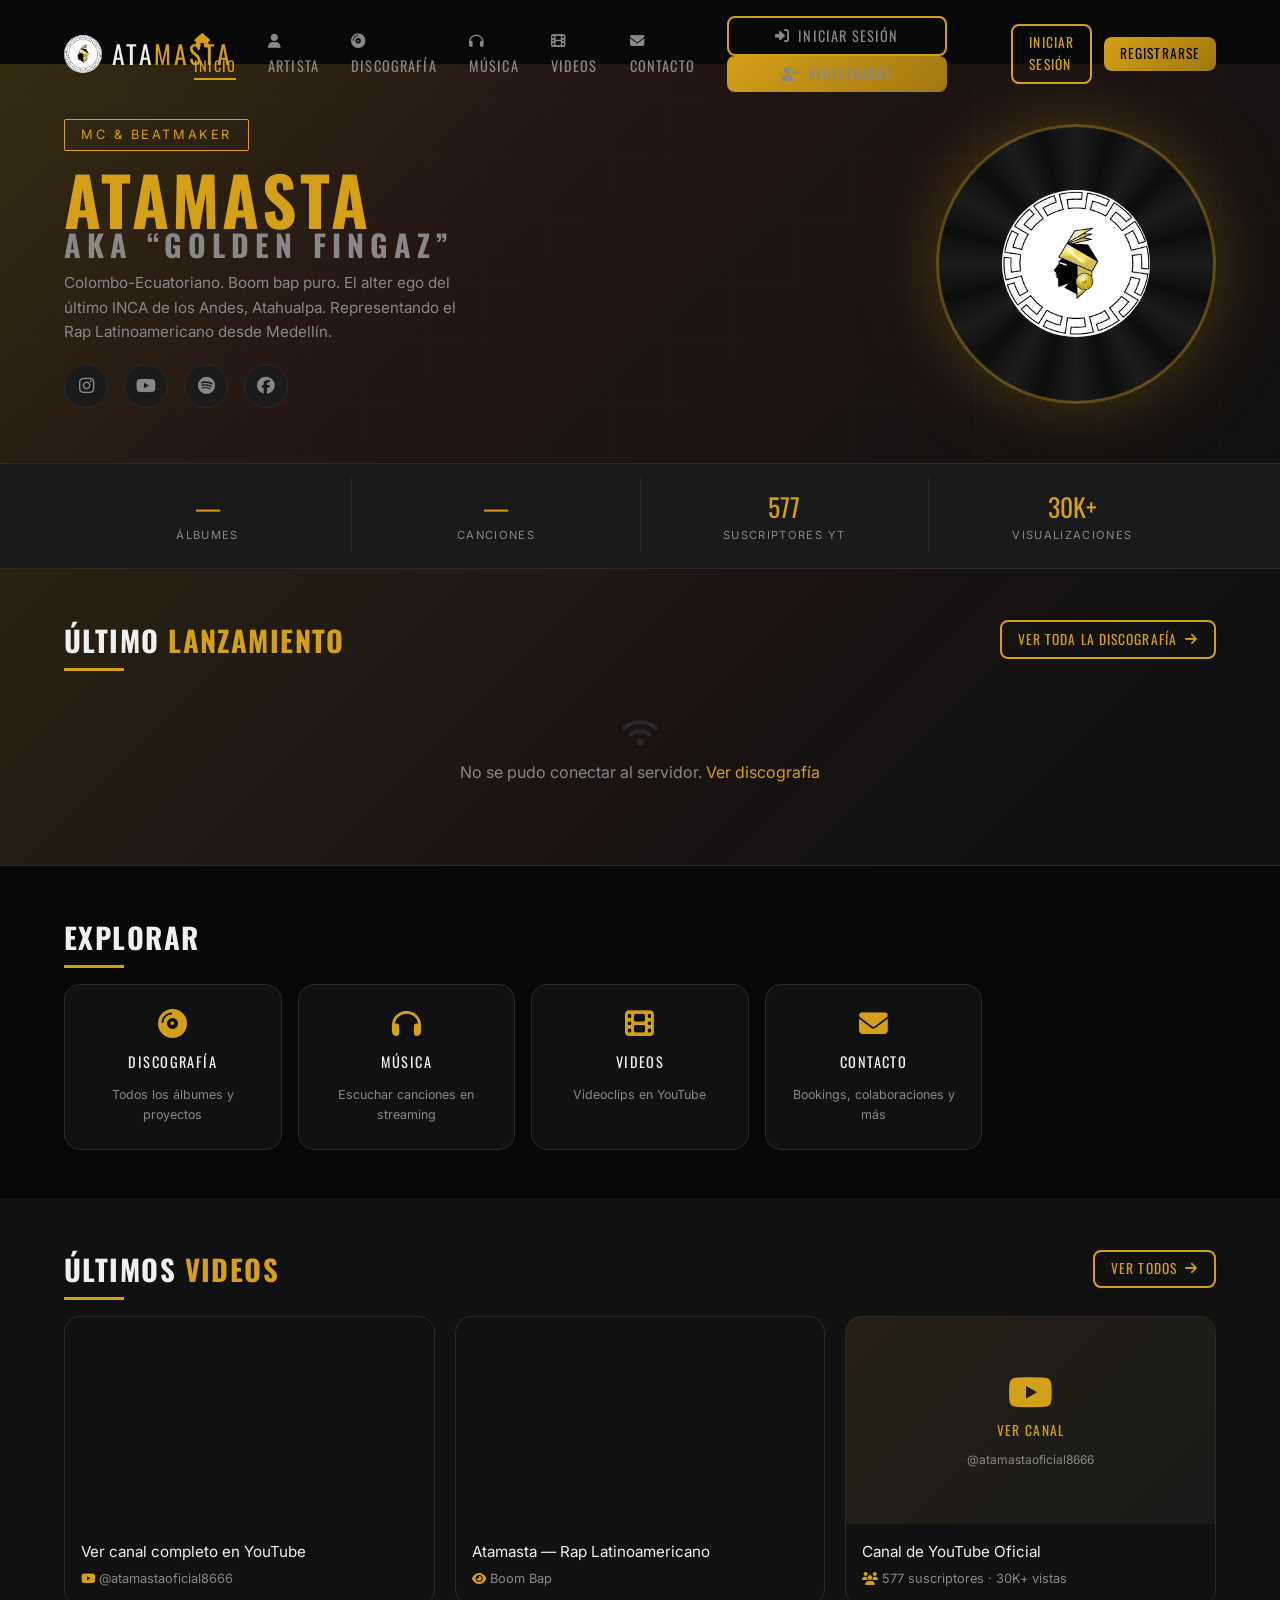
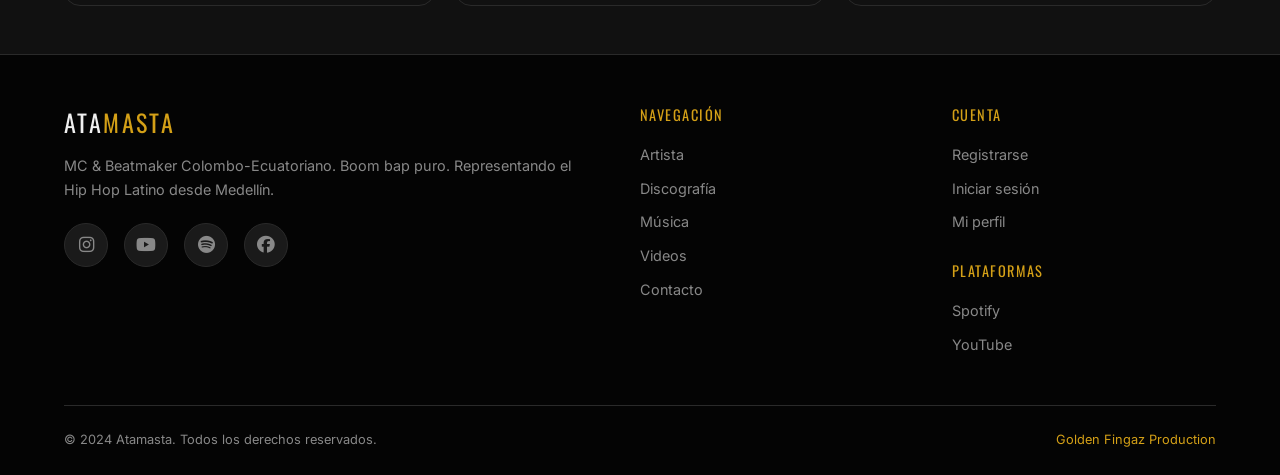
==== commit a0b2ecff: "Comprehensive mobile responsive overhaul - Navbar: hide desktop auth on mobile, inject auth buttons " ====
--- a/frontend/index.html
+++ b/frontend/index.html
@@ -52,7 +52,7 @@
   "></div>
 
   <div class="container" style="position: relative; z-index: 2; width: 100%;">
-    <div style="display: flex; align-items: center; justify-content: space-between; gap: 2rem; flex-wrap: wrap;">
+    <div class="home-hero-inner" style="display: flex; align-items: center; justify-content: space-between; gap: 2rem; flex-wrap: wrap;">
 
       <!-- Left: text -->
       <div style="flex: 1; min-width: 260px;">
@@ -98,7 +98,7 @@
       </div>
 
       <!-- Right: vinyl record with logo -->
-      <div aria-hidden="true" style="
+      <div aria-hidden="true" class="hero-vinyl" style="
         flex-shrink: 0;
         width: clamp(160px, 22vw, 280px);
         height: clamp(160px, 22vw, 280px);
@@ -377,7 +377,7 @@
 
       // Populate "Último Lanzamiento" with the first (newest) album
       const latest = albums[0];
-      const coverSrc = latest.cover_url || `https://via.placeholder.com/200x200/111111/d4a017?text=${encodeURIComponent(latest.title || 'ALBUM')}`;
+      const coverSrc = latest.cover_url || '';
       const songCount = latest.songs ? latest.songs.length : (latest.track_count || 0);
       const isPremium = latest.is_premium || false;
 
@@ -386,7 +386,7 @@
           src="${coverSrc}"
           alt="${latest.title || 'Último álbum'}"
           class="home-album-cover"
-          onerror="this.src='https://via.placeholder.com/200x200/111111/d4a017?text=ALBUM'"
+          onerror="this.onerror=null;this.src='data:image/svg+xml,%3Csvg xmlns=%22http://www.w3.org/2000/svg%22 viewBox=%220 0 200 200%22%3E%3Crect width=%22200%22 height=%22200%22 fill=%22%23111%22/%3E%3Ccircle cx=%22100%22 cy=%22100%22 r=%2255%22 fill=%22none%22 stroke=%22%23d4a017%22 stroke-width=%222%22 opacity=%22.4%22/%3E%3Ccircle cx=%22100%22 cy=%22100%22 r=%2210%22 fill=%22%23d4a017%22 opacity=%22.4%22/%3E%3C/svg%3E'"
         />
         <div>
           <div class="home-release-label">
--- a/frontend/css/main.css
+++ b/frontend/css/main.css
@@ -787,24 +787,72 @@
 }
 
 @media (max-width: 768px) {
-  .nav-links { display: none; position: fixed; top: 60px; left: 0; right: 0; bottom: 0; background: rgba(8,8,8,0.97); flex-direction: column; align-items: center; justify-content: center; gap: 2.5rem; font-size: 1.2rem; }
+  /* ─ Navbar ─ */
+  .nav-auth { display: none; }
+  .nav-links {
+    display: none;
+    position: fixed; top: 60px; left: 0; right: 0; bottom: 0;
+    background: rgba(8,8,8,0.97);
+    flex-direction: column; align-items: center; justify-content: center;
+    gap: 2rem; font-size: 1.1rem; z-index: 999;
+    overflow-y: auto; padding: 2rem 0;
+  }
   .nav-links.open { display: flex; }
   .hamburger { display: flex; }
+  .nav-mobile-auth {
+    display: flex; flex-direction: column; align-items: center; gap: 0.75rem;
+    padding-top: 1.5rem; border-top: 1px solid var(--border);
+    width: 80%; max-width: 280px; list-style: none;
+  }
+
+  /* ─ Home hero ─ */
+  .home-hero {
+    height: auto !important; max-height: none !important;
+    min-height: auto !important; padding: 5rem 0 2.5rem !important;
+  }
+  .home-hero-inner {
+    flex-direction: column !important;
+    align-items: center !important;
+    text-align: center;
+    gap: 2rem !important;
+  }
+  .home-hero-inner > div:first-child { min-width: unset !important; width: 100%; }
+  .home-hero-inner .about-socials { justify-content: center; }
+  .hero-vinyl {
+    width: 200px !important; height: 200px !important;
+    order: -1;
+  }
+
+  /* ─ Layout ─ */
+  section { padding: 2.5rem 0; }
   .hero-stats { gap: 1.5rem; }
-  .albums-grid { grid-template-columns: repeat(auto-fill, minmax(220px, 1fr)); }
+  .albums-grid { grid-template-columns: repeat(auto-fill, minmax(160px, 1fr)); }
   .video-grid { grid-template-columns: 1fr; }
   .footer-grid { grid-template-columns: 1fr; gap: 2rem; }
   .footer-bottom { flex-direction: column; gap: 0.5rem; text-align: center; }
   .stats-grid { grid-template-columns: repeat(2, 1fr); }
+
+  /* ─ Tables ─ */
   .data-table { font-size: 0.8rem; }
-  .data-table th:nth-child(n+4), .data-table td:nth-child(n+4) { display: none; }
+  .data-table th, .data-table td { padding: 0.5rem 0.4rem; }
+  .data-table th:nth-child(n+5), .data-table td:nth-child(n+5) { display: none; }
 }
 
 @media (max-width: 480px) {
-  .auth-card { padding: 1.5rem; }
-  .contact-form { padding: 1.25rem; }
+  .container { padding: 0 1rem; }
+  .auth-card { padding: 1.5rem 1rem; }
+  .contact-form { padding: 1.25rem 1rem; }
   .hero-cta { flex-direction: column; }
-  .hero-stats { flex-wrap: wrap; gap: 1.5rem; }
+  .hero-stats { flex-wrap: wrap; gap: 1rem; }
+  .btn { padding: 0.55rem 1.1rem; font-size: 0.82rem; }
+  .btn-sm { padding: 0.4rem 0.8rem; font-size: 0.78rem; }
+  .section-title { font-size: clamp(1.4rem, 7vw, 2rem) !important; }
+  .quick-nav-grid { grid-template-columns: repeat(2, 1fr) !important; gap: 0.75rem; }
+  .hero-vinyl { width: 160px !important; height: 160px !important; }
+  .nav-logo-text { font-size: 1.1rem !important; }
+
+  /* Stats bar: 2×2 */
+  #stat-albums-bar, #stat-songs-bar { border-right: 1px solid var(--border); }
 }
 
 /* ── Scrollbar ───────────────────────────────────────────────────────────────── */
--- a/frontend/css/pages.css
+++ b/frontend/css/pages.css
@@ -229,9 +229,62 @@
 .quick-nav-desc { color: var(--text-muted); font-size: 0.78rem; }
 
 @media (max-width: 768px) {
-  .bio-grid { grid-template-columns: 1fr; }
+  /* ─ About ─ */
+  .bio-grid { grid-template-columns: 1fr; gap: 2rem; }
+  .bio-photo { max-height: 300px; object-fit: cover; object-position: top; }
+
+  /* ─ Discography ─ */
   .album-detail-hero { grid-template-columns: 1fr; }
-  .album-detail-cover { max-width: 260px; margin: 0 auto; }
-  .home-latest-release { grid-template-columns: 1fr; text-align: center; }
-  .home-album-cover { margin: 0 auto; }
-}
+  .album-detail-cover { max-width: 220px; margin: 0 auto; }
+  .toolbar { flex-direction: column; align-items: stretch; gap: 0.75rem; }
+  .filter-pills { flex-wrap: wrap; gap: 0.5rem; }
+  .album-cards-grid { grid-template-columns: repeat(auto-fill, minmax(150px, 1fr)) !important; gap: 1rem; }
+
+  /* ─ Music ─ */
+  .music-layout { grid-template-columns: 1fr !important; }
+  .music-sidebar { max-height: 45vh; overflow-y: auto; border-right: none !important; border-bottom: 1px solid var(--border); }
+  .track-item { grid-template-columns: 1.8rem 1fr 3.5rem 2rem !important; }
+  .track-duration { display: none; }
+
+  /* ─ Videos ─ */
+  .video-grid { grid-template-columns: 1fr; }
+
+  /* ─ Contact / Marketing ─ */
+  .marketing-grid { grid-template-columns: 1fr; }
+  .marketing-card { padding: 1.5rem; }
+
+  /* ─ Home sections ─ */
+  .home-latest-release { grid-template-columns: 1fr; text-align: center; gap: 1.5rem; }
+  .home-album-cover { margin: 0 auto; max-width: 160px; }
+  .quick-nav-grid { grid-template-columns: repeat(2, 1fr); }
+
+  /* ─ Page hero banner ─ */
+  .page-hero { padding: 3.5rem 0 2rem; }
+  .page-hero h1 { font-size: clamp(1.8rem, 8vw, 3rem); }
+
+  /* ─ Admin ─ */
+  .stats-grid { grid-template-columns: repeat(2, 1fr); }
+  .admin-tabs { flex-wrap: wrap; gap: 0.5rem; }
+}
+
+@media (max-width: 480px) {
+  /* ─ About ─ */
+  .bio-photo { max-height: 240px; }
+  .timeline-item { padding-left: 1.5rem; }
+
+  /* ─ Discography ─ */
+  .album-cards-grid { grid-template-columns: repeat(2, 1fr) !important; }
+  .filter-pill { padding: 0.3rem 0.75rem; font-size: 0.75rem; }
+
+  /* ─ Music ─ */
+  .player-controls { gap: 0.6rem; }
+  .album-detail-top { flex-direction: column !important; align-items: center !important; text-align: center; }
+
+  /* ─ Contact ─ */
+  .marketing-card { padding: 1.25rem; }
+
+  /* ─ Home ─ */
+  .home-album-cover { max-width: 140px; }
+  .quick-nav-card { padding: 1.25rem 0.75rem; }
+  .quick-nav-card i { font-size: 1.5rem; }
+}
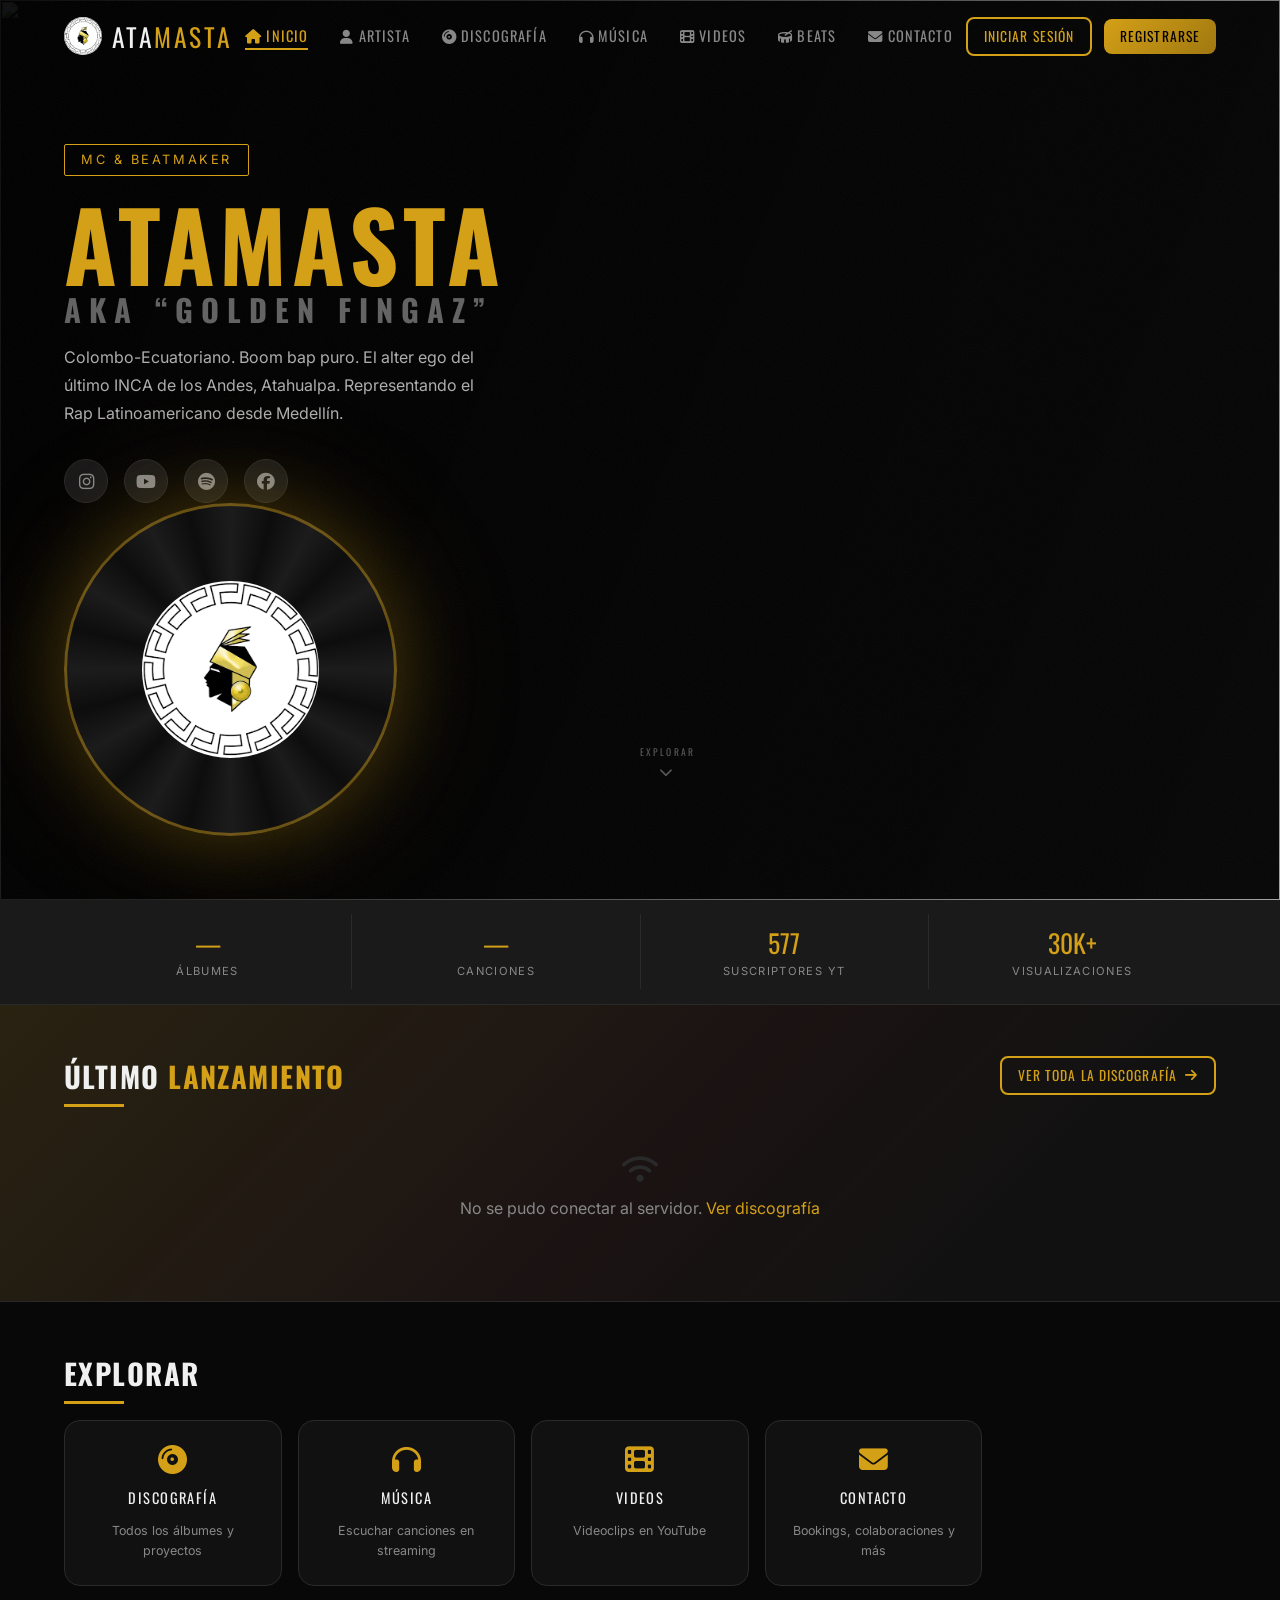
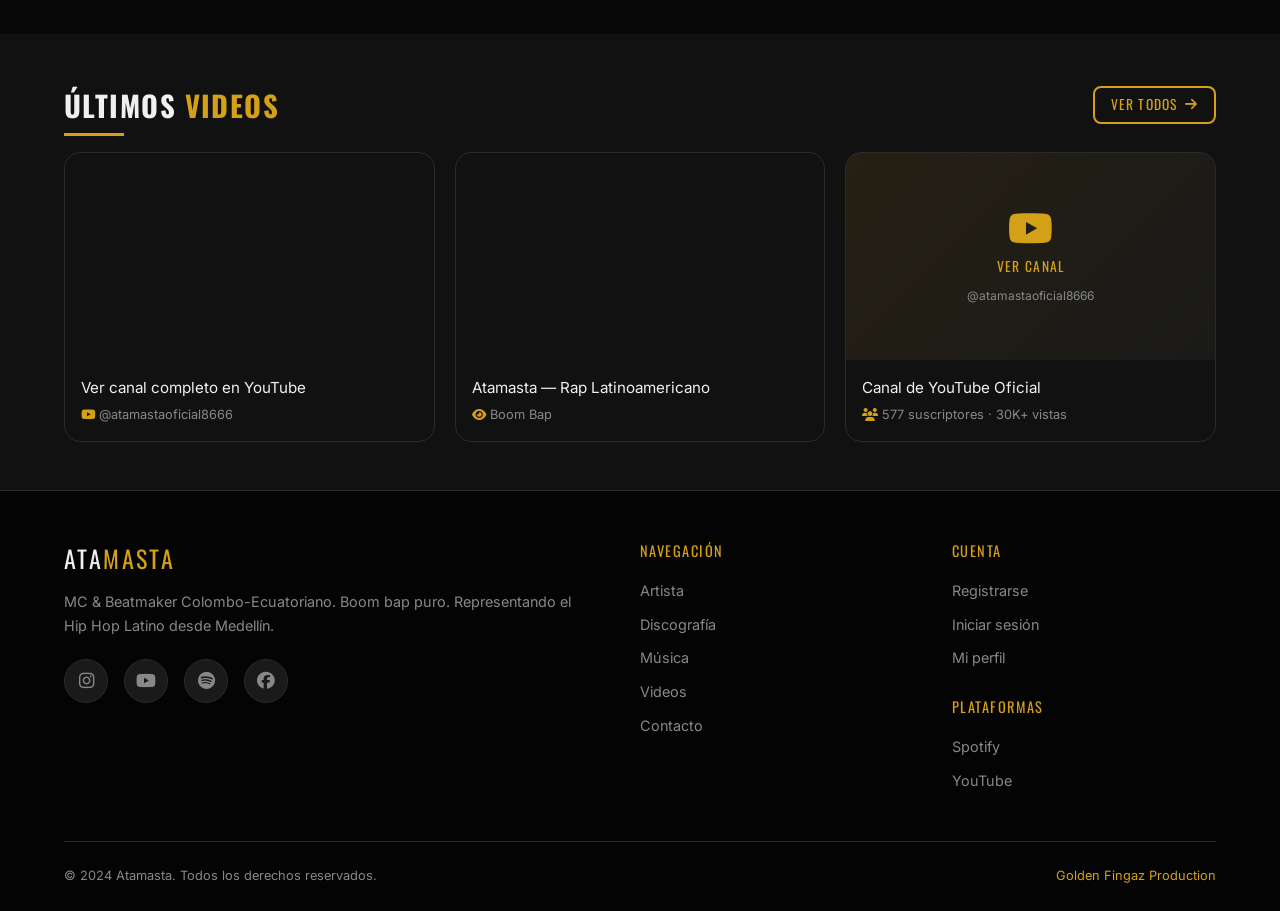
==== commit b7415195: "Modern hero with banner.jpg + logo on login - Hero: full-viewport with banner.jpg, Ken Burns zoom an" ====
--- a/frontend/index.html
+++ b/frontend/index.html
@@ -32,103 +32,52 @@
 <!-- Navbar injected by JS -->
 
 <!-- ══ HERO BANNER ════════════════════════════════════════════════════════════ -->
-<section class="home-hero" style="
-  max-height: 400px;
-  min-height: 320px;
-  height: 400px;
-  position: relative;
-  display: flex;
-  align-items: center;
-  overflow: hidden;
-  background: linear-gradient(135deg, rgba(212,160,23,0.18) 0%, rgba(192,57,43,0.10) 40%, rgba(8,8,8,0.0) 100%), var(--bg2);
-  border-bottom: 1px solid var(--border);
-  margin-top: 64px;
-">
-  <!-- Subtle grid texture -->
-  <div aria-hidden="true" style="
-    position: absolute; inset: 0; pointer-events: none;
-    background: repeating-linear-gradient(90deg, transparent, transparent 60px, rgba(212,160,23,0.025) 60px, rgba(212,160,23,0.025) 61px),
-                repeating-linear-gradient(0deg, transparent, transparent 60px, rgba(212,160,23,0.025) 60px, rgba(212,160,23,0.025) 61px);
-  "></div>
-
-  <div class="container" style="position: relative; z-index: 2; width: 100%;">
-    <div class="home-hero-inner" style="display: flex; align-items: center; justify-content: space-between; gap: 2rem; flex-wrap: wrap;">
-
-      <!-- Left: text -->
-      <div style="flex: 1; min-width: 260px;">
-        <div class="hero-tag" style="margin-bottom: 1rem; animation: fadeInDown 0.7s ease both;">
-          MC &amp; Beatmaker
-        </div>
-        <h1 style="
-          font-family: var(--font-display);
-          font-size: clamp(2.4rem, 6vw, 4.2rem);
-          line-height: 0.95;
-          text-transform: uppercase;
-          font-weight: 900;
-          margin-bottom: 0.75rem;
-          animation: fadeInUp 0.7s ease 0.15s both;
-        ">
-          <span style="color: var(--gold); display: block;">Atamasta</span>
-          <span style="color: var(--text-muted); font-size: 0.45em; letter-spacing: 0.2em; display: block;">AKA &ldquo;Golden Fingaz&rdquo;</span>
+<section class="home-hero">
+
+  <!-- Banner image with Ken Burns -->
+  <div class="hero-bg-layer" aria-hidden="true">
+    <img src="img/banner.jpg" alt="" class="hero-bg-img" />
+  </div>
+  <!-- Dark gradient overlay -->
+  <div class="hero-gradient-overlay" aria-hidden="true"></div>
+  <!-- Film grain texture -->
+  <div class="hero-grain" aria-hidden="true"></div>
+
+  <div class="container hero-container">
+    <div class="home-hero-inner">
+
+      <!-- Left: text block -->
+      <div class="hero-text">
+        <div class="hero-tag hero-anim-1">MC &amp; Beatmaker</div>
+        <h1 class="hero-title">
+          <span class="hero-name">Atamasta</span>
+          <span class="hero-aka">AKA &ldquo;Golden Fingaz&rdquo;</span>
         </h1>
-        <p style="
-          color: var(--text-muted); font-size: 0.95rem; line-height: 1.6;
-          max-width: 400px; margin-bottom: 1.25rem;
-          animation: fadeInUp 0.7s ease 0.3s both;
-        ">
+        <p class="hero-desc">
           Colombo-Ecuatoriano. Boom bap puro. El alter ego del último INCA de los Andes,
           Atahualpa. Representando el Rap Latinoamericano desde Medellín.
         </p>
-
-        <!-- Social row -->
-        <div class="about-socials" style="margin-top: 0; animation: fadeInUp 0.7s ease 0.45s both;">
-          <a href="https://www.instagram.com/atamastaoficial/" target="_blank" rel="noopener" class="social-link" title="Instagram">
-            <i class="fab fa-instagram"></i>
-          </a>
-          <a href="https://www.youtube.com/@atamastaoficial8666" target="_blank" rel="noopener" class="social-link" title="YouTube">
-            <i class="fab fa-youtube"></i>
-          </a>
-          <a href="https://open.spotify.com/artist/0pKlzt6G9f8KCTVXr8SUyM" target="_blank" rel="noopener" class="social-link" title="Spotify">
-            <i class="fab fa-spotify"></i>
-          </a>
-          <a href="https://www.facebook.com/OficialAtamasta" target="_blank" rel="noopener" class="social-link" title="Facebook">
-            <i class="fab fa-facebook"></i>
-          </a>
-        </div>
-      </div>
-
-      <!-- Right: vinyl record with logo -->
-      <div aria-hidden="true" class="hero-vinyl" style="
-        flex-shrink: 0;
-        width: clamp(160px, 22vw, 280px);
-        height: clamp(160px, 22vw, 280px);
-        border-radius: 50%;
-        background: conic-gradient(from 0deg,
-          #1c1c1c 0deg, #0d0d0d 15deg, #1c1c1c 30deg, #0d0d0d 45deg,
-          #1c1c1c 60deg, #0d0d0d 75deg, #1c1c1c 90deg, #0d0d0d 105deg,
-          #1c1c1c 120deg, #0d0d0d 135deg, #1c1c1c 150deg, #0d0d0d 165deg,
-          #1c1c1c 180deg, #0d0d0d 195deg, #1c1c1c 210deg, #0d0d0d 225deg,
-          #1c1c1c 240deg, #0d0d0d 255deg, #1c1c1c 270deg, #0d0d0d 285deg,
-          #1c1c1c 300deg, #0d0d0d 315deg, #1c1c1c 330deg, #0d0d0d 345deg,
-          #1c1c1c 360deg);
-        border: 3px solid rgba(212,160,23,0.4);
-        box-shadow: 0 0 60px rgba(212,160,23,0.2), 0 0 120px rgba(212,160,23,0.08);
-        display: flex; align-items: center; justify-content: center;
-        animation: spin 18s linear infinite;
-      ">
-        <img
-          src="img/logo.png"
-          alt="Atamasta"
-          style="
-            width: 54%;
-            height: 54%;
-            border-radius: 50%;
-            display: block;
-            animation: spin 18s linear infinite reverse;
-          "
-        />
-      </div>
-
+        <div class="about-socials hero-anim-4">
+          <a href="https://www.instagram.com/atamastaoficial/" target="_blank" rel="noopener" class="social-link" title="Instagram"><i class="fab fa-instagram"></i></a>
+          <a href="https://www.youtube.com/@atamastaoficial8666" target="_blank" rel="noopener" class="social-link" title="YouTube"><i class="fab fa-youtube"></i></a>
+          <a href="https://open.spotify.com/artist/0pKlzt6G9f8KCTVXr8SUyM" target="_blank" rel="noopener" class="social-link" title="Spotify"><i class="fab fa-spotify"></i></a>
+          <a href="https://www.facebook.com/OficialAtamasta" target="_blank" rel="noopener" class="social-link" title="Facebook"><i class="fab fa-facebook"></i></a>
+        </div>
+      </div>
+
+      <!-- Right: spinning vinyl with logo -->
+      <div class="hero-vinyl-wrap" aria-hidden="true">
+        <div class="hero-vinyl">
+          <img src="img/logo.png" alt="Atamasta" class="hero-vinyl-logo" />
+        </div>
+      </div>
+
+    </div>
+
+    <!-- Scroll indicator -->
+    <div class="hero-scroll-hint" aria-hidden="true">
+      <span>Explorar</span>
+      <i class="fas fa-chevron-down"></i>
     </div>
   </div>
 </section>
--- a/frontend/css/main.css
+++ b/frontend/css/main.css
@@ -159,6 +159,7 @@
 .nav-links a:hover::after, .nav-links a.active::after { transform: scaleX(1); }
 
 .nav-auth { display: flex; align-items: center; gap: 0.75rem; }
+.nav-mobile-auth { display: none; }
 .nav-user {
   display: flex; align-items: center; gap: 0.5rem;
   color: var(--text-muted);
@@ -775,6 +776,123 @@
 /* Scroll reveal */
 .reveal { opacity: 0; transform: translateY(40px); transition: opacity 0.7s ease, transform 0.7s ease; }
 .reveal.visible { opacity: 1; transform: translateY(0); }
+
+/* ── Home Hero with banner image ─────────────────────────────────────────────── */
+.home-hero {
+  position: relative; height: 100vh;
+  min-height: 600px; max-height: 960px;
+  display: flex; align-items: center; overflow: hidden;
+}
+.hero-bg-layer { position: absolute; inset: 0; }
+.hero-bg-img {
+  width: 100%; height: 100%;
+  object-fit: cover; object-position: center 25%;
+  animation: heroKenBurns 22s ease-in-out infinite alternate;
+  will-change: transform;
+}
+.hero-gradient-overlay {
+  position: absolute; inset: 0;
+  background: linear-gradient(
+    112deg,
+    rgba(0,0,0,0.94) 0%,
+    rgba(0,0,0,0.82) 32%,
+    rgba(0,0,0,0.52) 62%,
+    rgba(0,0,0,0.15) 100%
+  );
+}
+.hero-grain {
+  position: absolute; inset: 0; pointer-events: none; opacity: 0.04;
+  background-image: url("data:image/svg+xml,%3Csvg viewBox='0 0 256 256' xmlns='http://www.w3.org/2000/svg'%3E%3Cfilter id='n'%3E%3CfeTurbulence type='fractalNoise' baseFrequency='0.88' numOctaves='4' stitchTiles='stitch'/%3E%3C/filter%3E%3Crect width='100%25' height='100%25' filter='url(%23n)'/%3E%3C/svg%3E");
+  background-size: 256px;
+}
+.hero-container {
+  position: relative; z-index: 2; width: 100%;
+  padding-top: 80px; height: 100%;
+  display: flex; flex-direction: column; justify-content: center;
+}
+.hero-text { flex: 1; min-width: 280px; }
+.hero-title {
+  font-family: var(--font-display);
+  font-size: clamp(3.2rem, 7.5vw, 6rem);
+  line-height: 0.90; text-transform: uppercase; font-weight: 900;
+  margin-bottom: 1.25rem;
+}
+.hero-name {
+  color: var(--gold); display: block;
+  animation: revealRight 1s cubic-bezier(0.16,1,0.3,1) 0.45s both;
+}
+.hero-aka {
+  color: rgba(255,255,255,0.38); font-size: 0.32em;
+  letter-spacing: 0.26em; display: block; margin-top: 0.6rem;
+  animation: fadeSlideUp 0.8s ease 0.8s both;
+}
+.hero-desc {
+  color: rgba(255,255,255,0.68); font-size: 1rem;
+  line-height: 1.75; max-width: 430px; margin-bottom: 1.75rem;
+  animation: fadeSlideUp 0.8s ease 1s both;
+}
+.hero-anim-1 { animation: fadeSlideDown 0.7s cubic-bezier(0.16,1,0.3,1) 0.2s both; }
+.hero-anim-4 { animation: fadeSlideUp 0.7s ease 1.2s both; }
+
+.hero-vinyl-wrap {
+  flex-shrink: 0;
+  animation: springIn 1.3s cubic-bezier(0.34,1.56,0.64,1) 0.7s both;
+}
+.hero-vinyl {
+  width: clamp(200px, 26vw, 340px); height: clamp(200px, 26vw, 340px);
+  border-radius: 50%;
+  background: conic-gradient(from 0deg,
+    #1c1c1c 0deg, #0d0d0d 15deg, #1c1c1c 30deg, #0d0d0d 45deg,
+    #1c1c1c 60deg, #0d0d0d 75deg, #1c1c1c 90deg, #0d0d0d 105deg,
+    #1c1c1c 120deg, #0d0d0d 135deg, #1c1c1c 150deg, #0d0d0d 165deg,
+    #1c1c1c 180deg, #0d0d0d 195deg, #1c1c1c 210deg, #0d0d0d 225deg,
+    #1c1c1c 240deg, #0d0d0d 255deg, #1c1c1c 270deg, #0d0d0d 285deg,
+    #1c1c1c 300deg, #0d0d0d 315deg, #1c1c1c 330deg, #0d0d0d 345deg,
+    #1c1c1c 360deg);
+  border: 3px solid rgba(212,160,23,0.45);
+  box-shadow: 0 0 80px rgba(212,160,23,0.28), 0 0 160px rgba(212,160,23,0.1);
+  display: flex; align-items: center; justify-content: center;
+  animation: spin 18s linear infinite;
+}
+.hero-vinyl-logo {
+  width: 54%; height: 54%; border-radius: 50%; display: block;
+  animation: spin 18s linear infinite reverse;
+}
+.hero-scroll-hint {
+  position: absolute; bottom: 2.5rem; left: 50%; transform: translateX(-50%);
+  display: flex; flex-direction: column; align-items: center; gap: 0.4rem;
+  color: rgba(255,255,255,0.32); font-family: var(--font-display);
+  font-size: 0.6rem; letter-spacing: 0.22em; text-transform: uppercase;
+  animation: fadeSlideUp 0.6s ease 1.7s both; pointer-events: none;
+}
+.hero-scroll-hint i { font-size: 0.85rem; animation: scrollBounce 2.2s ease-in-out infinite; }
+
+@keyframes heroKenBurns {
+  0%   { transform: scale(1.09) translate(1.5%, 0.8%); }
+  100% { transform: scale(1)    translate(0%,   0%);   }
+}
+@keyframes revealRight {
+  from { clip-path: inset(0 100% 0 0); opacity: 0; }
+  to   { clip-path: inset(0 0%   0 0); opacity: 1; }
+}
+@keyframes fadeSlideDown {
+  from { opacity: 0; transform: translateY(-22px); }
+  to   { opacity: 1; transform: translateY(0); }
+}
+@keyframes fadeSlideUp {
+  from { opacity: 0; transform: translateY(22px); }
+  to   { opacity: 1; transform: translateY(0); }
+}
+@keyframes springIn {
+  0%   { opacity: 0; transform: scale(0.55) rotate(-25deg); }
+  55%  { opacity: 1; transform: scale(1.07) rotate(3deg); }
+  75%  { transform: scale(0.97) rotate(-1deg); }
+  100% { opacity: 1; transform: scale(1) rotate(0deg); }
+}
+@keyframes scrollBounce {
+  0%, 100% { transform: translateY(0);   opacity: 0.35; }
+  50%       { transform: translateY(9px); opacity: 0.9;  }
+}
 
 /* ── Responsive ──────────────────────────────────────────────────────────────── */
 @media (max-width: 1024px) {
@@ -806,22 +924,14 @@
   }
 
   /* ─ Home hero ─ */
-  .home-hero {
-    height: auto !important; max-height: none !important;
-    min-height: auto !important; padding: 5rem 0 2.5rem !important;
-  }
-  .home-hero-inner {
-    flex-direction: column !important;
-    align-items: center !important;
-    text-align: center;
-    gap: 2rem !important;
-  }
-  .home-hero-inner > div:first-child { min-width: unset !important; width: 100%; }
+  .home-hero { height: 100svh; min-height: 560px; max-height: none; }
+  .hero-container { padding-top: 70px; justify-content: center; }
+  .home-hero-inner { flex-direction: column; align-items: center; text-align: center; gap: 2rem; }
+  .hero-text { min-width: unset; width: 100%; }
+  .hero-desc { margin-left: auto; margin-right: auto; }
   .home-hero-inner .about-socials { justify-content: center; }
-  .hero-vinyl {
-    width: 200px !important; height: 200px !important;
-    order: -1;
-  }
+  .hero-vinyl-wrap { order: -1; }
+  .hero-vinyl { width: 190px !important; height: 190px !important; }
 
   /* ─ Layout ─ */
   section { padding: 2.5rem 0; }
@@ -848,7 +958,8 @@
   .btn-sm { padding: 0.4rem 0.8rem; font-size: 0.78rem; }
   .section-title { font-size: clamp(1.4rem, 7vw, 2rem) !important; }
   .quick-nav-grid { grid-template-columns: repeat(2, 1fr) !important; gap: 0.75rem; }
-  .hero-vinyl { width: 160px !important; height: 160px !important; }
+  .hero-vinyl { width: 150px !important; height: 150px !important; }
+  .hero-scroll-hint { display: none; }
   .nav-logo-text { font-size: 1.1rem !important; }
 
   /* Stats bar: 2×2 */
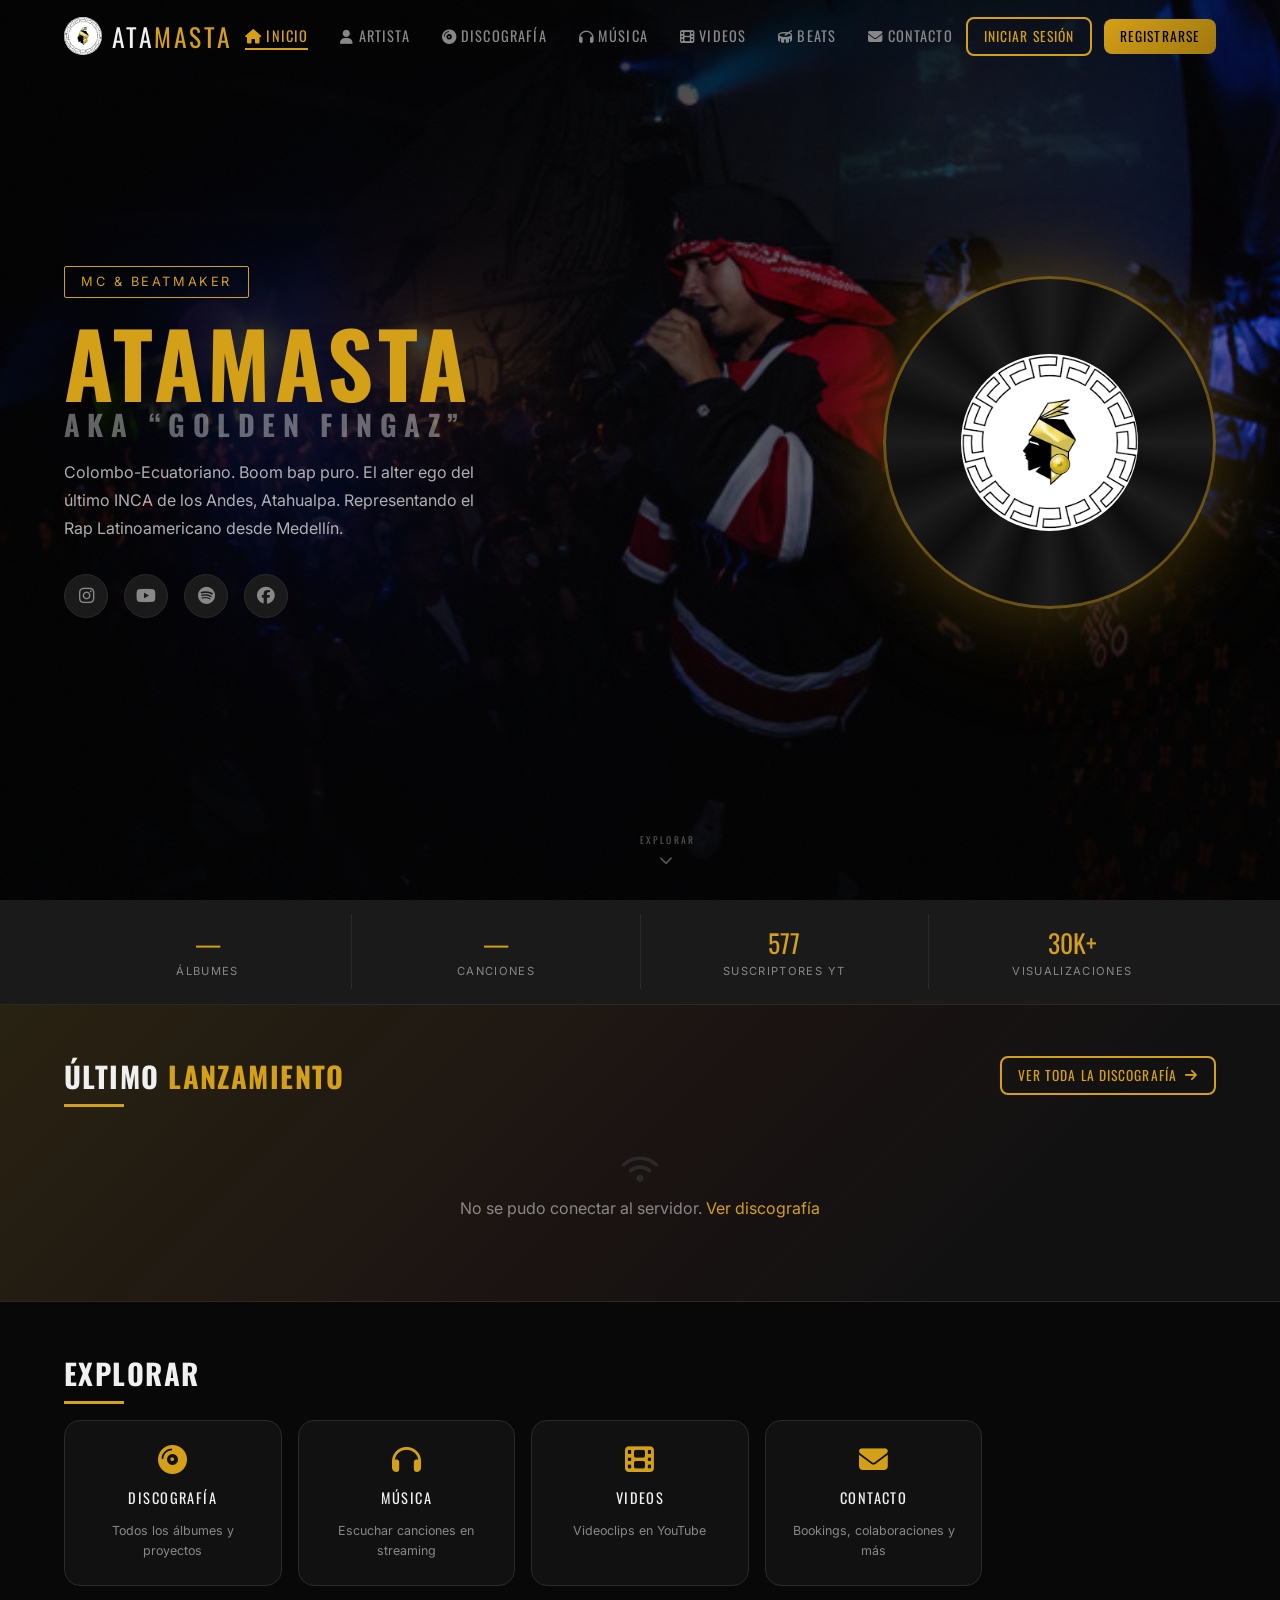
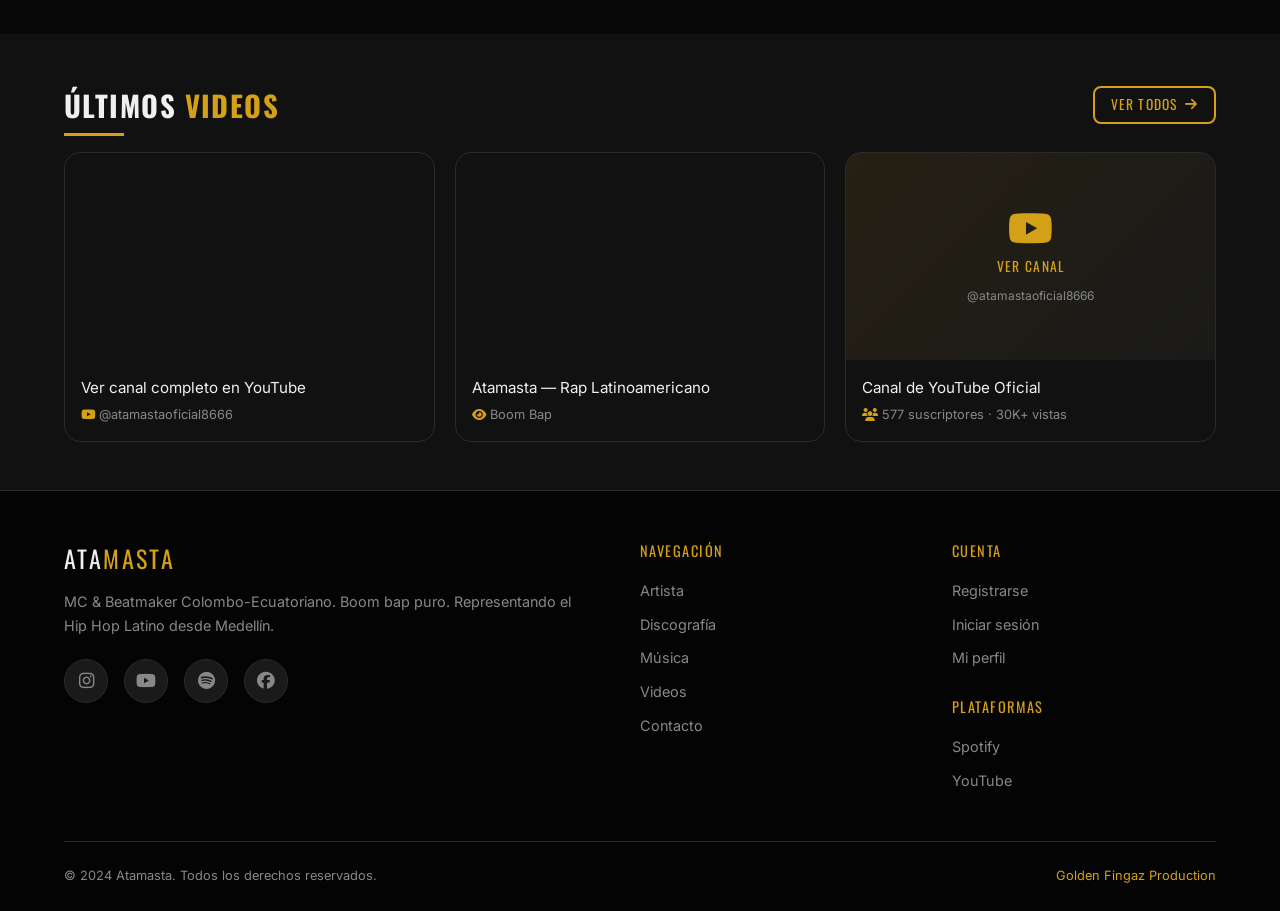
==== commit 2d0c8a2d: "Fix hero layout: vinyl sizing targets, scroll hint positioning, mobile cleanup - Move .hero-scroll-h" ====
--- a/frontend/index.html
+++ b/frontend/index.html
@@ -74,11 +74,12 @@
 
     </div>
 
-    <!-- Scroll indicator -->
-    <div class="hero-scroll-hint" aria-hidden="true">
-      <span>Explorar</span>
-      <i class="fas fa-chevron-down"></i>
-    </div>
+  </div>
+
+  <!-- Scroll indicator — direct child of section so absolute bottom anchors correctly -->
+  <div class="hero-scroll-hint" aria-hidden="true">
+    <span>Explorar</span>
+    <i class="fas fa-chevron-down"></i>
   </div>
 </section>
 
--- a/frontend/css/main.css
+++ b/frontend/css/main.css
@@ -781,7 +781,9 @@
 .home-hero {
   position: relative; height: 100vh;
   min-height: 600px; max-height: 960px;
-  display: flex; align-items: center; overflow: hidden;
+  display: flex; align-items: center;
+  padding-top: 64px;          /* push content below fixed navbar */
+  overflow: hidden;
 }
 .hero-bg-layer { position: absolute; inset: 0; }
 .hero-bg-img {
@@ -805,15 +807,20 @@
   background-image: url("data:image/svg+xml,%3Csvg viewBox='0 0 256 256' xmlns='http://www.w3.org/2000/svg'%3E%3Cfilter id='n'%3E%3CfeTurbulence type='fractalNoise' baseFrequency='0.88' numOctaves='4' stitchTiles='stitch'/%3E%3C/filter%3E%3Crect width='100%25' height='100%25' filter='url(%23n)'/%3E%3C/svg%3E");
   background-size: 256px;
 }
-.hero-container {
-  position: relative; z-index: 2; width: 100%;
-  padding-top: 80px; height: 100%;
-  display: flex; flex-direction: column; justify-content: center;
-}
-.hero-text { flex: 1; min-width: 280px; }
+/* container inside the hero — no flex, just stacks its children */
+.hero-container { position: relative; z-index: 2; width: 100%; }
+
+/* row: text left, vinyl right */
+.home-hero-inner {
+  display: flex;
+  align-items: center;
+  justify-content: space-between;
+  gap: 3rem;
+}
+.hero-text { flex: 1; min-width: 0; max-width: 580px; }
 .hero-title {
   font-family: var(--font-display);
-  font-size: clamp(3.2rem, 7.5vw, 6rem);
+  font-size: clamp(3rem, 7vw, 5.8rem);
   line-height: 0.90; text-transform: uppercase; font-weight: 900;
   margin-bottom: 1.25rem;
 }
@@ -834,12 +841,15 @@
 .hero-anim-1 { animation: fadeSlideDown 0.7s cubic-bezier(0.16,1,0.3,1) 0.2s both; }
 .hero-anim-4 { animation: fadeSlideUp 0.7s ease 1.2s both; }
 
+/* vinyl: wrap has the explicit size so flex knows the width */
 .hero-vinyl-wrap {
   flex-shrink: 0;
+  width: clamp(200px, 26vw, 340px);
+  height: clamp(200px, 26vw, 340px);
   animation: springIn 1.3s cubic-bezier(0.34,1.56,0.64,1) 0.7s both;
 }
 .hero-vinyl {
-  width: clamp(200px, 26vw, 340px); height: clamp(200px, 26vw, 340px);
+  width: 100%; height: 100%;
   border-radius: 50%;
   background: conic-gradient(from 0deg,
     #1c1c1c 0deg, #0d0d0d 15deg, #1c1c1c 30deg, #0d0d0d 45deg,
@@ -859,9 +869,9 @@
   animation: spin 18s linear infinite reverse;
 }
 .hero-scroll-hint {
-  position: absolute; bottom: 2.5rem; left: 50%; transform: translateX(-50%);
+  position: absolute; bottom: 2rem; left: 50%; transform: translateX(-50%);
   display: flex; flex-direction: column; align-items: center; gap: 0.4rem;
-  color: rgba(255,255,255,0.32); font-family: var(--font-display);
+  color: rgba(255,255,255,0.32); font-family: var(--font-display); z-index: 2;
   font-size: 0.6rem; letter-spacing: 0.22em; text-transform: uppercase;
   animation: fadeSlideUp 0.6s ease 1.7s both; pointer-events: none;
 }
@@ -925,13 +935,12 @@
 
   /* ─ Home hero ─ */
   .home-hero { height: 100svh; min-height: 560px; max-height: none; }
-  .hero-container { padding-top: 70px; justify-content: center; }
+
   .home-hero-inner { flex-direction: column; align-items: center; text-align: center; gap: 2rem; }
   .hero-text { min-width: unset; width: 100%; }
   .hero-desc { margin-left: auto; margin-right: auto; }
   .home-hero-inner .about-socials { justify-content: center; }
-  .hero-vinyl-wrap { order: -1; }
-  .hero-vinyl { width: 190px !important; height: 190px !important; }
+  .hero-vinyl-wrap { order: -1; width: 190px; height: 190px; }
 
   /* ─ Layout ─ */
   section { padding: 2.5rem 0; }
@@ -958,7 +967,7 @@
   .btn-sm { padding: 0.4rem 0.8rem; font-size: 0.78rem; }
   .section-title { font-size: clamp(1.4rem, 7vw, 2rem) !important; }
   .quick-nav-grid { grid-template-columns: repeat(2, 1fr) !important; gap: 0.75rem; }
-  .hero-vinyl { width: 150px !important; height: 150px !important; }
+  .hero-vinyl-wrap { width: 150px; height: 150px; }
   .hero-scroll-hint { display: none; }
   .nav-logo-text { font-size: 1.1rem !important; }
 
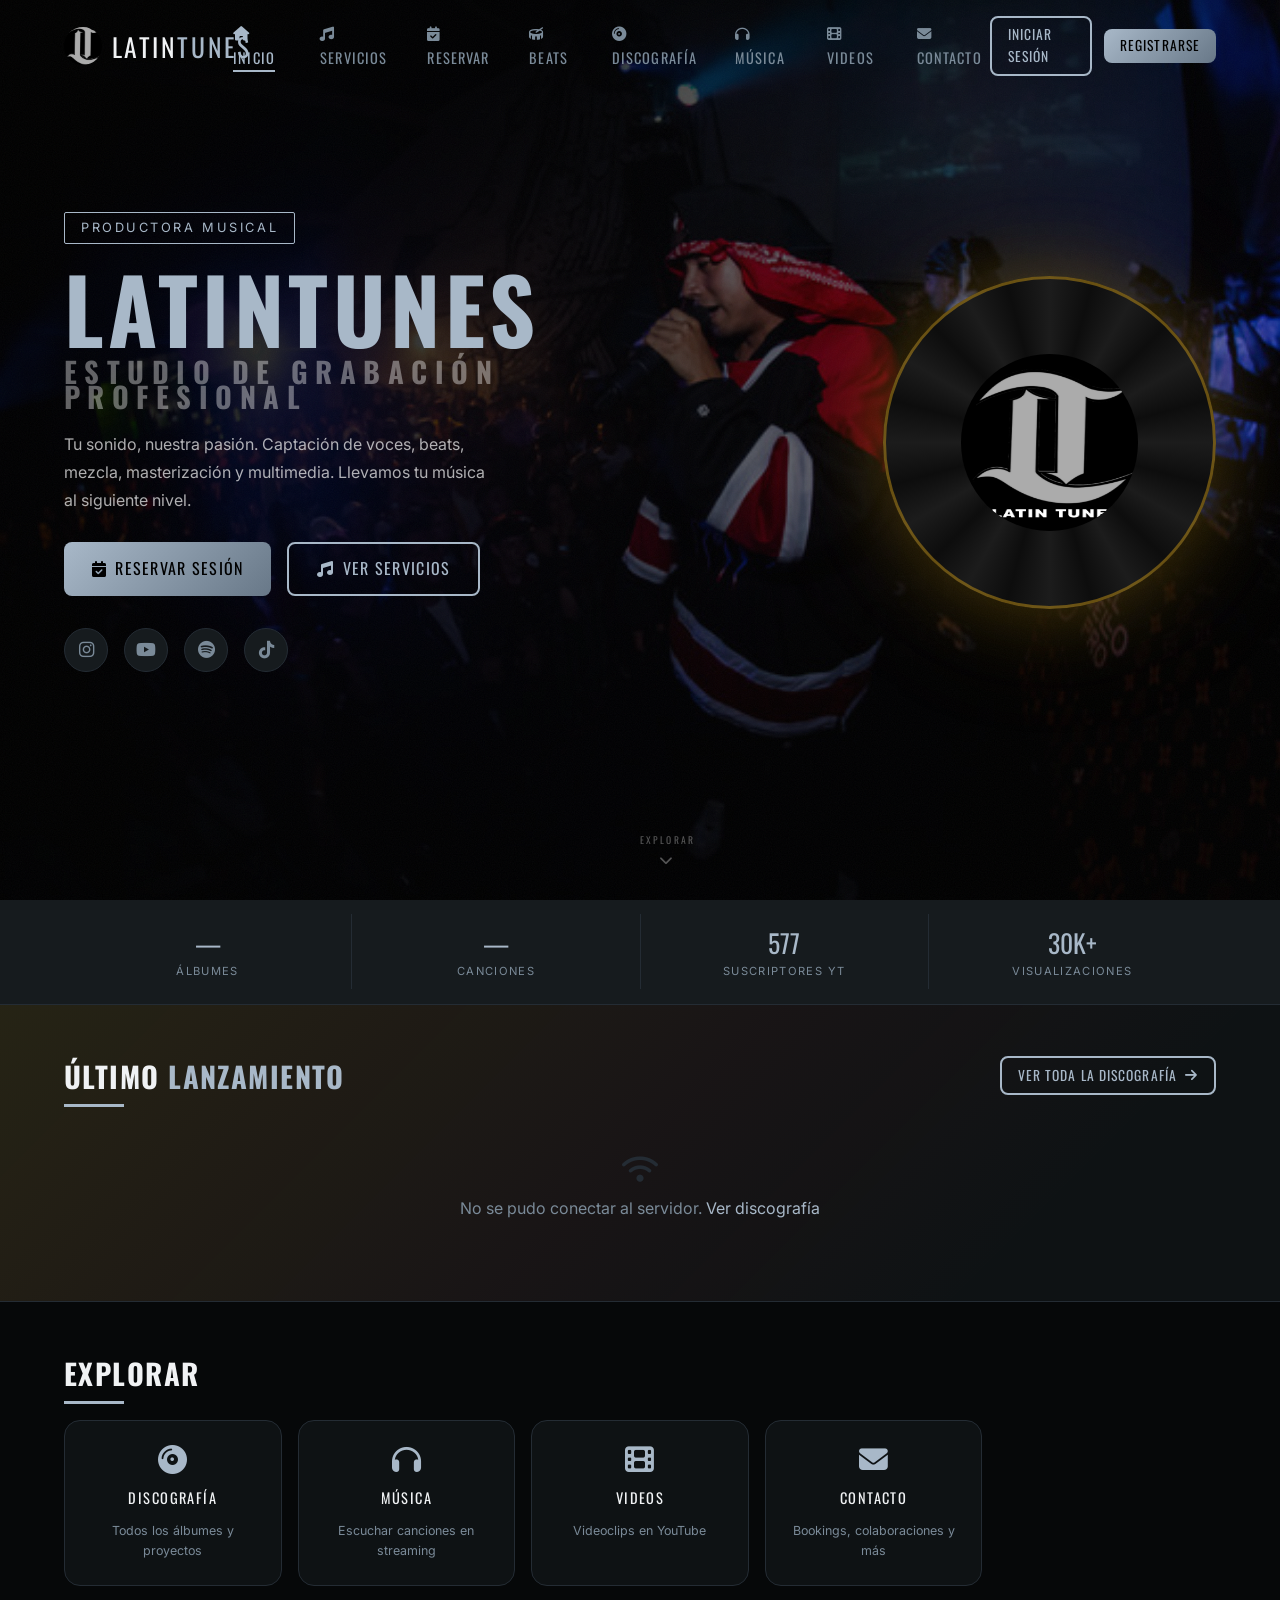
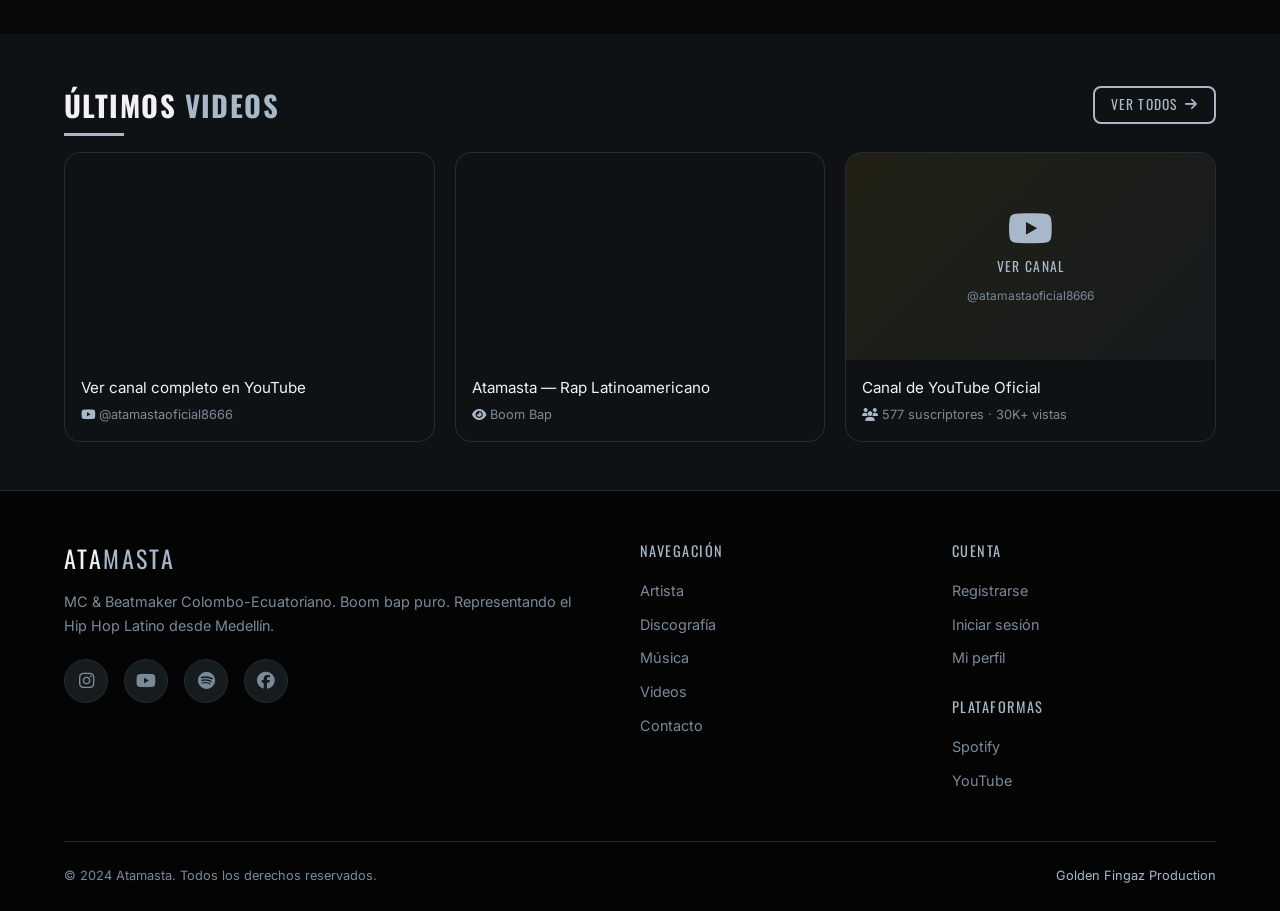
==== commit 85d5ef71: "Rebrand completo Atamasta → LatinTunes Productora Musical Backend: - Renombrar DB/contenedores a lat" ====
--- a/frontend/index.html
+++ b/frontend/index.html
@@ -3,8 +3,8 @@
 <head>
   <meta charset="UTF-8" />
   <meta name="viewport" content="width=device-width, initial-scale=1.0" />
-  <title>Atamasta — MC &amp; Beatmaker | Rap Latinoamericano</title>
-  <meta name="description" content="Atamasta, AKA Golden Fingaz. MC y Beatmaker Colombo-Ecuatoriano. Representando el Rap Latinoamericano desde Medellín." />
+  <title>LatinTunes — Estudio de Grabación | Productora Musical</title>
+  <meta name="description" content="LatinTunes: Productora Musical. Captación de voces, creación de beats, mezcla, masterización y multimedia. Estudio de grabación profesional." />
   <link rel="preconnect" href="https://fonts.googleapis.com" />
   <link rel="preconnect" href="https://fonts.gstatic.com" crossorigin />
   <link href="https://fonts.googleapis.com/css2?family=Oswald:wght@400;600;700&family=Inter:wght@400;500;600&display=swap" rel="stylesheet" />
@@ -19,7 +19,7 @@
   <div class="vinyl-loader">
     <div class="vinyl-disc">
       <div class="vinyl-label">
-        <img src="img/logo.png" alt="Atamasta" />
+        <img src="img/LatinTunes.jpeg" alt="LatinTunes" style="width:100%;height:100%;object-fit:cover;" />
       </div>
     </div>
   </div>
@@ -48,27 +48,31 @@
 
       <!-- Left: text block -->
       <div class="hero-text">
-        <div class="hero-tag hero-anim-1">MC &amp; Beatmaker</div>
+        <div class="hero-tag hero-anim-1">Productora Musical</div>
         <h1 class="hero-title">
-          <span class="hero-name">Atamasta</span>
-          <span class="hero-aka">AKA &ldquo;Golden Fingaz&rdquo;</span>
+          <span class="hero-name">LatinTunes</span>
+          <span class="hero-aka">Estudio de Grabación Profesional</span>
         </h1>
         <p class="hero-desc">
-          Colombo-Ecuatoriano. Boom bap puro. El alter ego del último INCA de los Andes,
-          Atahualpa. Representando el Rap Latinoamericano desde Medellín.
+          Tu sonido, nuestra pasión. Captación de voces, beats, mezcla,
+          masterización y multimedia. Llevamos tu música al siguiente nivel.
         </p>
+        <div class="hero-cta hero-anim-4" style="display:flex;gap:1rem;flex-wrap:wrap;margin-bottom:1.5rem;">
+          <a href="pages/booking.html" class="btn btn-primary"><i class="fas fa-calendar-check"></i> Reservar Sesión</a>
+          <a href="pages/services.html" class="btn btn-secondary"><i class="fas fa-music"></i> Ver Servicios</a>
+        </div>
         <div class="about-socials hero-anim-4">
-          <a href="https://www.instagram.com/atamastaoficial/" target="_blank" rel="noopener" class="social-link" title="Instagram"><i class="fab fa-instagram"></i></a>
-          <a href="https://www.youtube.com/@atamastaoficial8666" target="_blank" rel="noopener" class="social-link" title="YouTube"><i class="fab fa-youtube"></i></a>
-          <a href="https://open.spotify.com/artist/0pKlzt6G9f8KCTVXr8SUyM" target="_blank" rel="noopener" class="social-link" title="Spotify"><i class="fab fa-spotify"></i></a>
-          <a href="https://www.facebook.com/OficialAtamasta" target="_blank" rel="noopener" class="social-link" title="Facebook"><i class="fab fa-facebook"></i></a>
+          <a href="#" target="_blank" rel="noopener" class="social-link" title="Instagram"><i class="fab fa-instagram"></i></a>
+          <a href="#" target="_blank" rel="noopener" class="social-link" title="YouTube"><i class="fab fa-youtube"></i></a>
+          <a href="#" target="_blank" rel="noopener" class="social-link" title="Spotify"><i class="fab fa-spotify"></i></a>
+          <a href="#" target="_blank" rel="noopener" class="social-link" title="TikTok"><i class="fab fa-tiktok"></i></a>
         </div>
       </div>
 
       <!-- Right: spinning vinyl with logo -->
       <div class="hero-vinyl-wrap" aria-hidden="true">
         <div class="hero-vinyl">
-          <img src="img/logo.png" alt="Atamasta" class="hero-vinyl-logo" />
+          <img src="img/LatinTunes.jpeg" alt="LatinTunes" class="hero-vinyl-logo" />
         </div>
       </div>
 
--- a/frontend/css/main.css
+++ b/frontend/css/main.css
@@ -2,22 +2,22 @@
 *, *::before, *::after { box-sizing: border-box; margin: 0; padding: 0; }
 
 :root {
-  --gold: #d4a017;
-  --gold-light: #f0c040;
-  --gold-dark: #a07810;
+  --gold: #a8b8c8;
+  --gold-light: #d0dce8;
+  --gold-dark: #687888;
   --red: #c0392b;
   --red-light: #e74c3c;
-  --bg: #080808;
-  --bg2: #111111;
-  --bg3: #1a1a1a;
-  --bg4: #222222;
-  --text: #f0f0f0;
-  --text-muted: #888888;
-  --border: #2a2a2a;
+  --bg: #060809;
+  --bg2: #0e1214;
+  --bg3: #161b1e;
+  --bg4: #1e2428;
+  --text: #f0f2f4;
+  --text-muted: #7a8a98;
+  --border: #242c34;
   --radius: 8px;
   --radius-lg: 16px;
-  --shadow: 0 4px 24px rgba(0,0,0,0.6);
-  --shadow-gold: 0 0 30px rgba(212,160,23,0.3);
+  --shadow: 0 4px 24px rgba(0,0,0,0.7);
+  --shadow-gold: 0 0 30px rgba(168,184,200,0.25);
   --transition: all 0.3s cubic-bezier(0.4, 0, 0.2, 1);
   --font-display: 'Oswald', 'Impact', sans-serif;
   --font-body: 'Inter', 'Segoe UI', sans-serif;
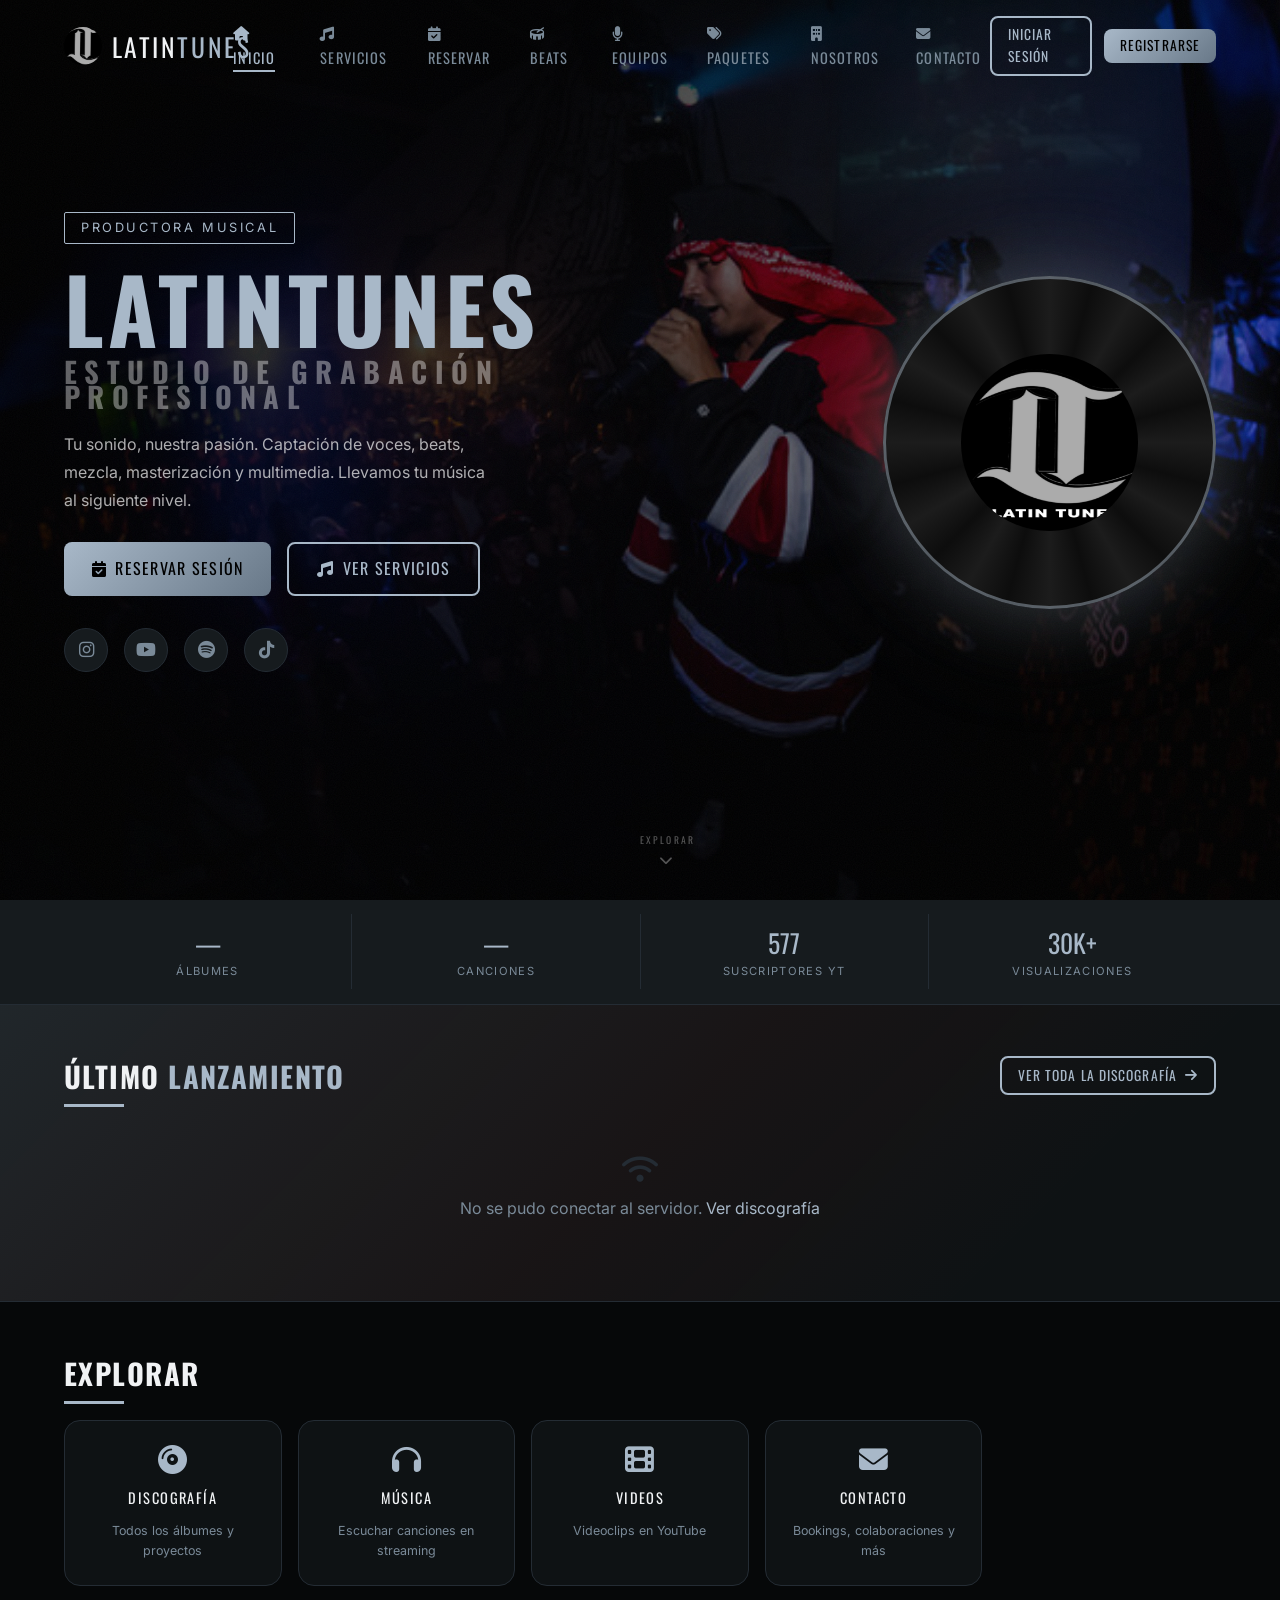
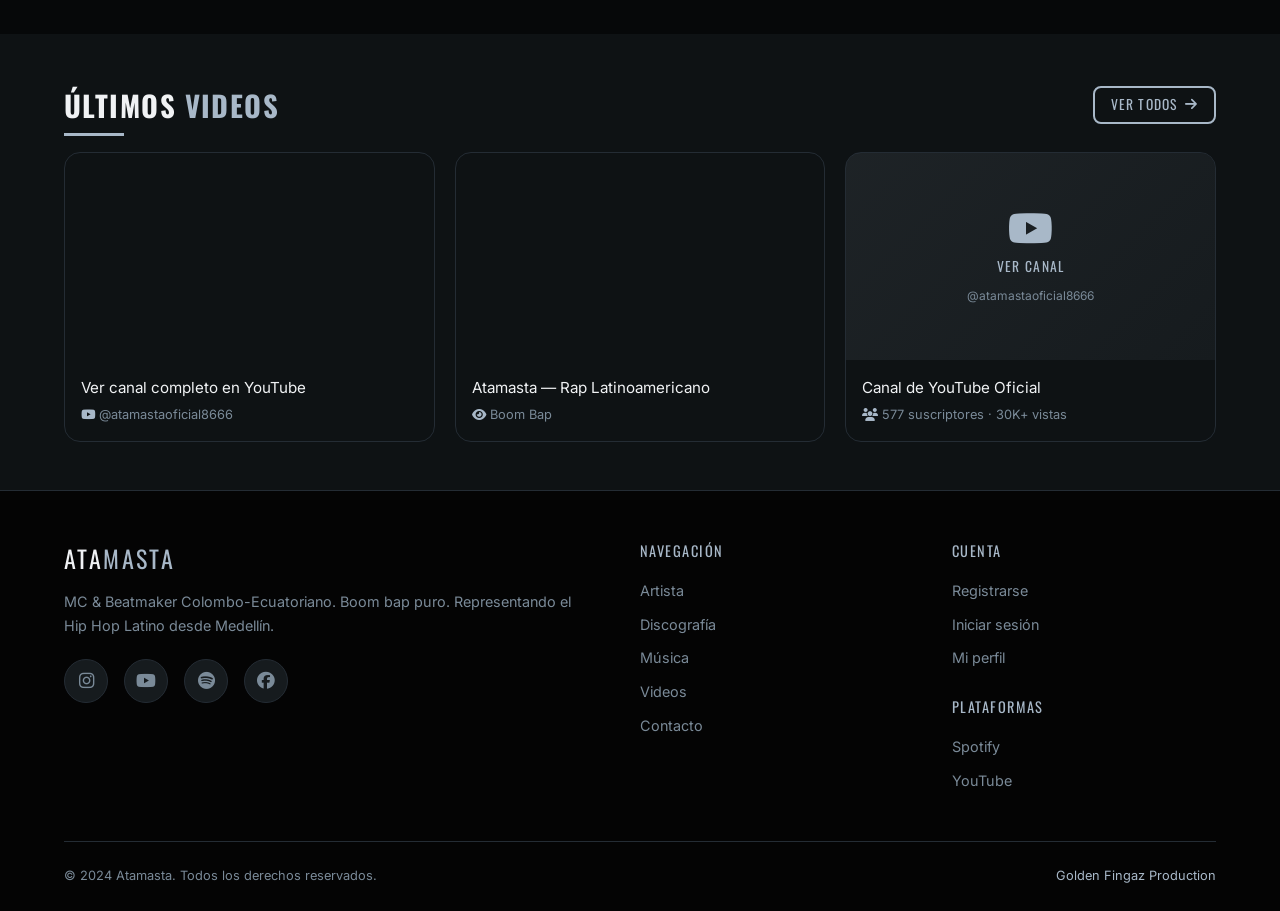
==== commit 65585786: "Remove all hardcoded gold (#d4a017 / rgba 212,160,23) — replace with LatinTunes silver All inline st" ====
--- a/frontend/index.html
+++ b/frontend/index.html
@@ -1,4 +1,4 @@
-<!DOCTYPE html>
+﻿<!DOCTYPE html>
 <html lang="es">
 <head>
   <meta charset="UTF-8" />
@@ -228,7 +228,7 @@
       <div class="video-card reveal" style="animation-delay: 0.2s;">
         <div style="
           padding-top: 56.25%; position: relative;
-          background: linear-gradient(135deg, rgba(212,160,23,0.1), var(--bg3));
+          background: linear-gradient(135deg, rgba(168,184,200,0.1), var(--bg3));
           display: flex; align-items: center; justify-content: center;
         ">
           <div style="
@@ -340,7 +340,7 @@
           src="${coverSrc}"
           alt="${latest.title || 'Último álbum'}"
           class="home-album-cover"
-          onerror="this.onerror=null;this.src='data:image/svg+xml,%3Csvg xmlns=%22http://www.w3.org/2000/svg%22 viewBox=%220 0 200 200%22%3E%3Crect width=%22200%22 height=%22200%22 fill=%22%23111%22/%3E%3Ccircle cx=%22100%22 cy=%22100%22 r=%2255%22 fill=%22none%22 stroke=%22%23d4a017%22 stroke-width=%222%22 opacity=%22.4%22/%3E%3Ccircle cx=%22100%22 cy=%22100%22 r=%2210%22 fill=%22%23d4a017%22 opacity=%22.4%22/%3E%3C/svg%3E'"
+          onerror="this.onerror=null;this.src='data:image/svg+xml,%3Csvg xmlns=%22http://www.w3.org/2000/svg%22 viewBox=%220 0 200 200%22%3E%3Crect width=%22200%22 height=%22200%22 fill=%22%23111%22/%3E%3Ccircle cx=%22100%22 cy=%22100%22 r=%2255%22 fill=%22none%22 stroke=%22%23a8b8c8%22 stroke-width=%222%22 opacity=%22.4%22/%3E%3Ccircle cx=%22100%22 cy=%22100%22 r=%2210%22 fill=%22%23a8b8c8%22 opacity=%22.4%22/%3E%3C/svg%3E'"
         />
         <div>
           <div class="home-release-label">
--- a/frontend/css/main.css
+++ b/frontend/css/main.css
@@ -1,4 +1,4 @@
-/* ── Reset & Variables ──────────────────────────────────────────────────────── */
+﻿/* ── Reset & Variables ──────────────────────────────────────────────────────── */
 *, *::before, *::after { box-sizing: border-box; margin: 0; padding: 0; }
 
 :root {
@@ -90,7 +90,7 @@
 .btn-primary:hover {
   background: linear-gradient(135deg, var(--gold-light), var(--gold));
   transform: translateY(-2px);
-  box-shadow: 0 8px 25px rgba(212,160,23,0.4);
+  box-shadow: 0 8px 25px rgba(168,184,200,0.4);
   color: #000;
 }
 .btn-secondary {
@@ -195,7 +195,7 @@
 }
 .hero-bg {
   position: absolute; inset: 0;
-  background: radial-gradient(ellipse at 30% 50%, rgba(212,160,23,0.08) 0%, transparent 60%),
+  background: radial-gradient(ellipse at 30% 50%, rgba(168,184,200,0.08) 0%, transparent 60%),
               radial-gradient(ellipse at 70% 80%, rgba(192,57,43,0.06) 0%, transparent 50%),
               var(--bg);
 }
@@ -449,7 +449,7 @@
 }
 .track-item:last-child { border-bottom: none; }
 .track-item:hover, .track-item.active {
-  background: rgba(212,160,23,0.07);
+  background: rgba(168,184,200,0.07);
 }
 .track-item.active .track-num { color: var(--gold); }
 .track-item.active .track-title { color: var(--gold); }
@@ -489,7 +489,7 @@
 /* ── Auth Forms ──────────────────────────────────────────────────────────────── */
 .auth-page {
   min-height: 100vh; display: flex; align-items: center;
-  background: radial-gradient(ellipse at 30% 50%, rgba(212,160,23,0.06), transparent 60%), var(--bg);
+  background: radial-gradient(ellipse at 30% 50%, rgba(168,184,200,0.06), transparent 60%), var(--bg);
   padding-top: 80px;
 }
 .auth-card {
@@ -523,7 +523,7 @@
 }
 .form-input:focus {
   border-color: var(--gold);
-  box-shadow: 0 0 0 3px rgba(212,160,23,0.15);
+  box-shadow: 0 0 0 3px rgba(168,184,200,0.15);
 }
 .form-input::placeholder { color: var(--text-muted); }
 .form-input.error { border-color: var(--red); }
@@ -568,7 +568,7 @@
   border-left: 3px solid transparent;
 }
 .sidebar-nav li a:hover, .sidebar-nav li a.active {
-  color: var(--gold); background: rgba(212,160,23,0.07);
+  color: var(--gold); background: rgba(168,184,200,0.07);
   border-left-color: var(--gold);
 }
 .sidebar-nav li a i { width: 20px; text-align: center; }
@@ -609,7 +609,7 @@
   border-radius: 20px; font-size: 0.72rem;
   font-weight: 600; text-transform: uppercase; letter-spacing: 0.05em;
 }
-.badge-admin { background: rgba(212,160,23,0.2); color: var(--gold); border: 1px solid rgba(212,160,23,0.4); }
+.badge-admin { background: rgba(168,184,200,0.2); color: var(--gold); border: 1px solid rgba(168,184,200,0.4); }
 .badge-premium { background: rgba(155,89,182,0.2); color: #c39bd3; border: 1px solid rgba(155,89,182,0.4); }
 .badge-free { background: rgba(52,152,219,0.15); color: #7fb3d3; border: 1px solid rgba(52,152,219,0.3); }
 .badge-banned { background: rgba(192,57,43,0.2); color: var(--red-light); border: 1px solid rgba(192,57,43,0.4); }
@@ -705,15 +705,15 @@
     #1c1c1c 240deg, #0d0d0d 255deg, #1c1c1c 270deg, #0d0d0d 285deg,
     #1c1c1c 300deg, #0d0d0d 315deg, #1c1c1c 330deg, #0d0d0d 345deg,
     #1c1c1c 360deg);
-  border: 3px solid rgba(212,160,23,0.5);
-  box-shadow: 0 0 60px rgba(212,160,23,0.3), 0 0 120px rgba(212,160,23,0.12);
+  border: 3px solid rgba(168,184,200,0.5);
+  box-shadow: 0 0 60px rgba(168,184,200,0.3), 0 0 120px rgba(168,184,200,0.12);
   display: flex; align-items: center; justify-content: center;
   animation: spin 4s linear infinite;
 }
 .vinyl-label {
   width: 50%; height: 50%; border-radius: 50%; overflow: hidden;
-  border: 2px solid rgba(212,160,23,0.5);
-  box-shadow: 0 0 18px rgba(212,160,23,0.25);
+  border: 2px solid rgba(168,184,200,0.5);
+  box-shadow: 0 0 18px rgba(168,184,200,0.25);
   animation: spin 4s linear infinite reverse;
   flex-shrink: 0;
 }
@@ -735,7 +735,7 @@
 .toast.success i { color: #2ecc71; }
 .toast.error { border-color: rgba(192,57,43,0.5); }
 .toast.error i { color: var(--red-light); }
-.toast.info { border-color: rgba(212,160,23,0.5); }
+.toast.info { border-color: rgba(168,184,200,0.5); }
 .toast.info i { color: var(--gold); }
 
 /* ── Animations ──────────────────────────────────────────────────────────────── */
@@ -765,8 +765,8 @@
   50% { opacity: 0.7; transform: scale(0.97); }
 }
 @keyframes glowPulse {
-  0%, 100% { box-shadow: 0 0 15px rgba(212,160,23,0.3); }
-  50% { box-shadow: 0 0 40px rgba(212,160,23,0.6); }
+  0%, 100% { box-shadow: 0 0 15px rgba(168,184,200,0.3); }
+  50% { box-shadow: 0 0 40px rgba(168,184,200,0.6); }
 }
 
 .fade-in { animation: fadeIn 0.6s ease both; }
@@ -859,8 +859,8 @@
     #1c1c1c 240deg, #0d0d0d 255deg, #1c1c1c 270deg, #0d0d0d 285deg,
     #1c1c1c 300deg, #0d0d0d 315deg, #1c1c1c 330deg, #0d0d0d 345deg,
     #1c1c1c 360deg);
-  border: 3px solid rgba(212,160,23,0.45);
-  box-shadow: 0 0 80px rgba(212,160,23,0.28), 0 0 160px rgba(212,160,23,0.1);
+  border: 3px solid rgba(168,184,200,0.45);
+  box-shadow: 0 0 80px rgba(168,184,200,0.28), 0 0 160px rgba(168,184,200,0.1);
   display: flex; align-items: center; justify-content: center;
   animation: spin 18s linear infinite;
 }
@@ -982,4 +982,4 @@
 ::-webkit-scrollbar-thumb:hover { background: var(--gold-dark); }
 
 /* ── Selection ───────────────────────────────────────────────────────────────── */
-::selection { background: rgba(212,160,23,0.3); color: var(--text); }
+::selection { background: rgba(168,184,200,0.3); color: var(--text); }
--- a/frontend/css/pages.css
+++ b/frontend/css/pages.css
@@ -1,9 +1,9 @@
-/* ── Sub-page shared styles ─────────────────────────────────────────────── */
+﻿/* ── Sub-page shared styles ─────────────────────────────────────────────── */
 
 /* Page header banner */
 .page-hero {
   padding: 7rem 0 3rem;
-  background: linear-gradient(135deg, rgba(212,160,23,0.06) 0%, transparent 60%), var(--bg2);
+  background: linear-gradient(135deg, rgba(168,184,200,0.06) 0%, transparent 60%), var(--bg2);
   border-bottom: 1px solid var(--border);
   position: relative;
   overflow: hidden;
@@ -15,15 +15,15 @@
     45deg,
     transparent,
     transparent 40px,
-    rgba(212,160,23,0.015) 40px,
-    rgba(212,160,23,0.015) 41px
+    rgba(168,184,200,0.015) 40px,
+    rgba(168,184,200,0.015) 41px
   );
 }
 .page-hero .container { position: relative; z-index: 1; }
 .page-hero-tag {
   display: inline-flex; align-items: center; gap: 0.5rem;
   padding: 0.3rem 1rem;
-  border: 1px solid rgba(212,160,23,0.4);
+  border: 1px solid rgba(168,184,200,0.4);
   color: var(--gold);
   font-size: 0.75rem; letter-spacing: 0.2em;
   text-transform: uppercase; border-radius: 2px;
@@ -55,7 +55,7 @@
 }
 .search-input:focus {
   border-color: var(--gold);
-  box-shadow: 0 0 0 3px rgba(212,160,23,0.12);
+  box-shadow: 0 0 0 3px rgba(168,184,200,0.12);
 }
 .search-input::placeholder { color: var(--text-muted); }
 
@@ -75,7 +75,7 @@
   transition: background 0.2s; border-bottom: 1px solid var(--border);
 }
 .search-result-item:last-child { border-bottom: none; }
-.search-result-item:hover { background: rgba(212,160,23,0.07); }
+.search-result-item:hover { background: rgba(168,184,200,0.07); }
 .search-result-cover {
   width: 40px; height: 40px; border-radius: 4px;
   object-fit: cover; flex-shrink: 0;
@@ -105,7 +105,7 @@
 }
 .filter-pill:hover, .filter-pill.active {
   border-color: var(--gold); color: var(--gold);
-  background: rgba(212,160,23,0.08);
+  background: rgba(168,184,200,0.08);
 }
 
 /* Album detail page card */
@@ -154,7 +154,7 @@
 .bio-quote {
   border-left: 3px solid var(--gold);
   padding: 1rem 1.5rem; margin: 2rem 0;
-  background: rgba(212,160,23,0.05);
+  background: rgba(168,184,200,0.05);
   border-radius: 0 var(--radius) var(--radius) 0;
   font-style: italic; color: var(--text-muted); line-height: 1.7;
 }
@@ -199,7 +199,7 @@
 
 /* Home app-style */
 .home-featured {
-  background: linear-gradient(135deg, rgba(212,160,23,0.12) 0%, rgba(192,57,43,0.06) 50%, transparent 80%), var(--bg2);
+  background: linear-gradient(135deg, rgba(168,184,200,0.12) 0%, rgba(192,57,43,0.06) 50%, transparent 80%), var(--bg2);
   padding: 3rem 0; border-bottom: 1px solid var(--border);
 }
 .home-latest-release {
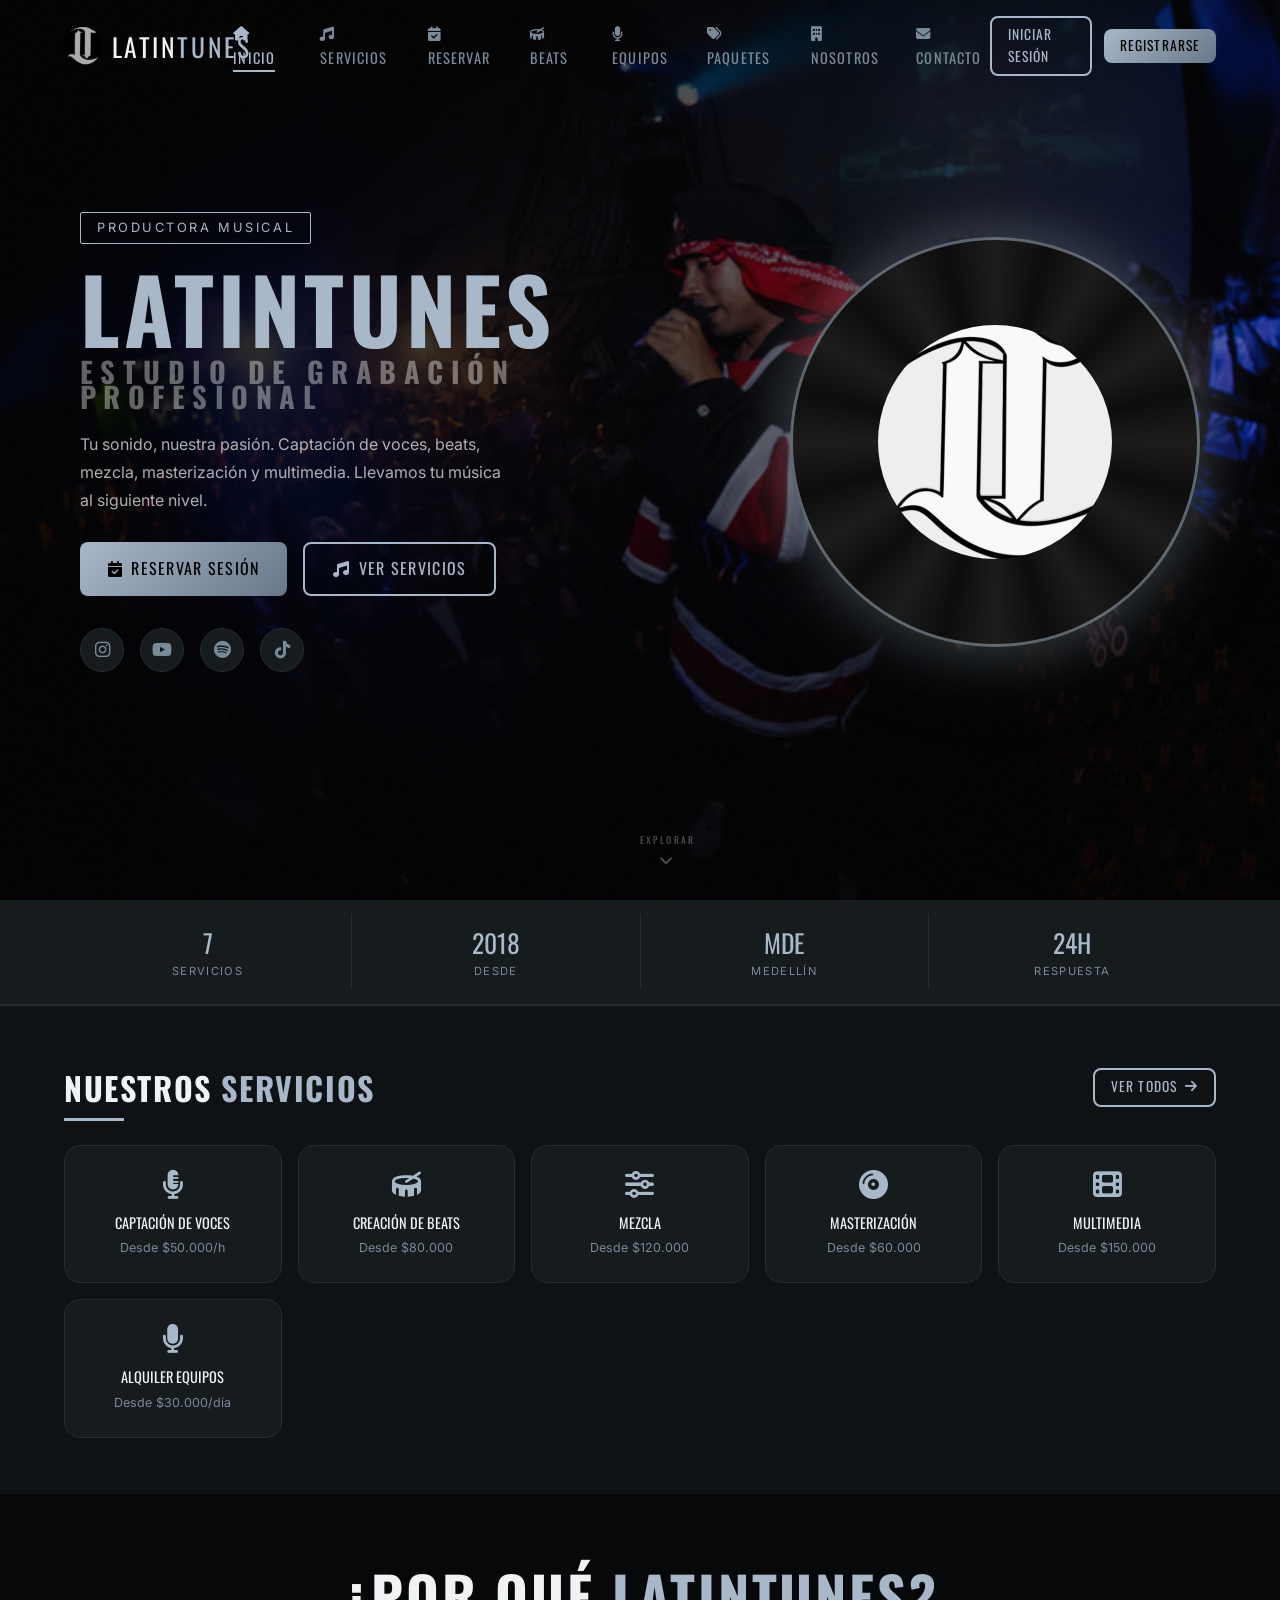
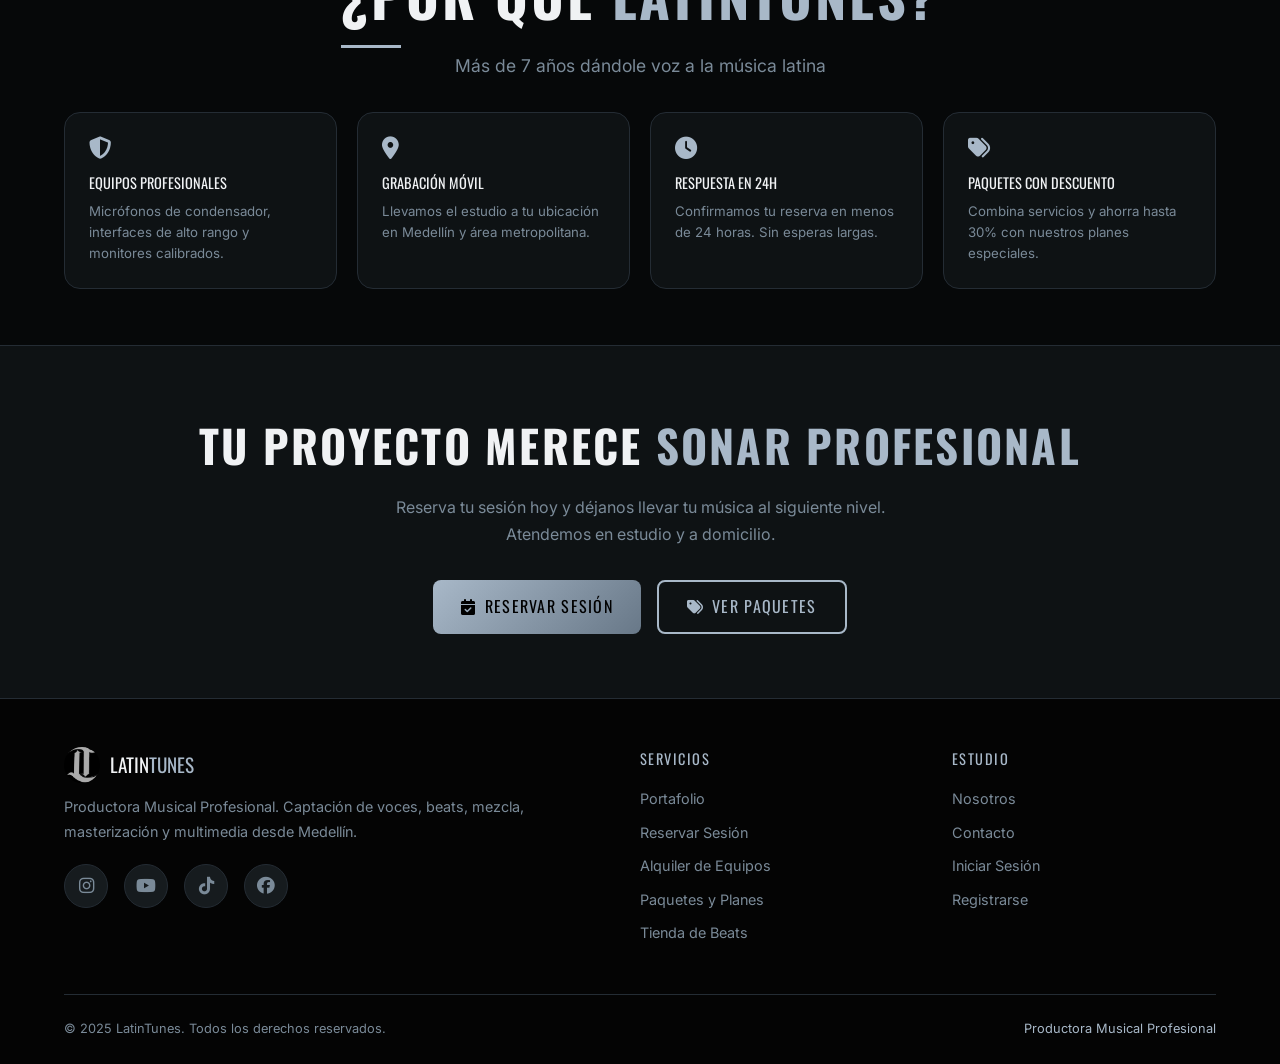
==== commit 4001cc66: "Redesign homepage: studio sections, vinyl sizing fix, remove Atamasta content - Hero vinyl increased" ====
--- a/frontend/index.html
+++ b/frontend/index.html
@@ -72,7 +72,7 @@
       <!-- Right: spinning vinyl with logo -->
       <div class="hero-vinyl-wrap" aria-hidden="true">
         <div class="hero-vinyl">
-          <img src="img/LatinTunes.jpeg" alt="LatinTunes" class="hero-vinyl-logo" />
+          <img src="img/LatinTunesWhite.jpeg" alt="LatinTunes" class="hero-vinyl-logo" />
         </div>
       </div>
 
@@ -88,174 +88,127 @@
 </section>
 
 <!-- ══ STATS BAR ══════════════════════════════════════════════════════════════ -->
-<div style="
-  background: var(--bg3);
-  border-bottom: 1px solid var(--border);
-  padding: 0.9rem 0;
-">
-  <div class="container">
-    <div style="display: flex; gap: 0; align-items: stretch; flex-wrap: wrap;">
-      <div id="stat-albums-bar" style="flex: 1; min-width: 120px; text-align: center; padding: 0.5rem 1rem; border-right: 1px solid var(--border);">
-        <div style="font-family: var(--font-display); font-size: 1.6rem; color: var(--gold);" id="stat-albums">—</div>
-        <div style="font-size: 0.7rem; color: var(--text-muted); text-transform: uppercase; letter-spacing: 0.12em;">Álbumes</div>
-      </div>
-      <div id="stat-songs-bar" style="flex: 1; min-width: 120px; text-align: center; padding: 0.5rem 1rem; border-right: 1px solid var(--border);">
-        <div style="font-family: var(--font-display); font-size: 1.6rem; color: var(--gold);" id="stat-songs">—</div>
-        <div style="font-size: 0.7rem; color: var(--text-muted); text-transform: uppercase; letter-spacing: 0.12em;">Canciones</div>
-      </div>
-      <div style="flex: 1; min-width: 120px; text-align: center; padding: 0.5rem 1rem; border-right: 1px solid var(--border);">
-        <div style="font-family: var(--font-display); font-size: 1.6rem; color: var(--gold);">577</div>
-        <div style="font-size: 0.7rem; color: var(--text-muted); text-transform: uppercase; letter-spacing: 0.12em;">Suscriptores YT</div>
-      </div>
-      <div style="flex: 1; min-width: 120px; text-align: center; padding: 0.5rem 1rem;">
-        <div style="font-family: var(--font-display); font-size: 1.6rem; color: var(--gold);">30K+</div>
-        <div style="font-size: 0.7rem; color: var(--text-muted); text-transform: uppercase; letter-spacing: 0.12em;">Visualizaciones</div>
+<div style="background:var(--bg3);border-bottom:1px solid var(--border);padding:0.9rem 0;">
+  <div class="container">
+    <div style="display:flex;gap:0;align-items:stretch;flex-wrap:wrap;">
+      <div style="flex:1;min-width:110px;text-align:center;padding:0.5rem 1rem;border-right:1px solid var(--border);">
+        <div style="font-family:var(--font-display);font-size:1.6rem;color:var(--gold);">7</div>
+        <div style="font-size:0.7rem;color:var(--text-muted);text-transform:uppercase;letter-spacing:0.12em;">Servicios</div>
+      </div>
+      <div style="flex:1;min-width:110px;text-align:center;padding:0.5rem 1rem;border-right:1px solid var(--border);">
+        <div style="font-family:var(--font-display);font-size:1.6rem;color:var(--gold);">2018</div>
+        <div style="font-size:0.7rem;color:var(--text-muted);text-transform:uppercase;letter-spacing:0.12em;">Desde</div>
+      </div>
+      <div style="flex:1;min-width:110px;text-align:center;padding:0.5rem 1rem;border-right:1px solid var(--border);">
+        <div style="font-family:var(--font-display);font-size:1.6rem;color:var(--gold);">MDE</div>
+        <div style="font-size:0.7rem;color:var(--text-muted);text-transform:uppercase;letter-spacing:0.12em;">Medellín</div>
+      </div>
+      <div style="flex:1;min-width:110px;text-align:center;padding:0.5rem 1rem;">
+        <div style="font-family:var(--font-display);font-size:1.6rem;color:var(--gold);">24H</div>
+        <div style="font-size:0.7rem;color:var(--text-muted);text-transform:uppercase;letter-spacing:0.12em;">Respuesta</div>
       </div>
     </div>
   </div>
 </div>
 
-<!-- ══ ÚLTIMO LANZAMIENTO ════════════════════════════════════════════════════ -->
-<section class="home-featured">
-  <div class="container">
-    <div style="display: flex; align-items: center; justify-content: space-between; gap: 1rem; margin-bottom: 1.5rem; flex-wrap: wrap;">
-      <h2 class="section-title" style="font-size: clamp(1.2rem, 3vw, 1.8rem);">Último <span>Lanzamiento</span></h2>
-      <a href="pages/discography.html" class="btn btn-secondary btn-sm">
-        Ver toda la discografía <i class="fas fa-arrow-right"></i>
-      </a>
-    </div>
-
-    <!-- Latest release card (populated by JS) -->
-    <div class="home-latest-release" id="latest-release">
-      <!-- Loading state -->
-      <div style="
-        width: 200px; height: 200px;
-        border-radius: var(--radius-lg);
-        background: var(--bg3);
-        border: 1px solid var(--border);
-        display: flex; align-items: center; justify-content: center;
-        flex-shrink: 0;
-      ">
-        <div class="loader-ring" style="width: 36px; height: 36px; border-width: 2px;"></div>
-      </div>
-      <div>
-        <div class="home-release-label">Cargando...</div>
-        <div class="home-release-title" style="color: var(--text-muted);">—</div>
-      </div>
-    </div>
-  </div>
-</section>
-
-<!-- ══ QUICK NAVIGATION ══════════════════════════════════════════════════════ -->
-<section style="padding: 3rem 0; background: var(--bg);">
-  <div class="container">
-    <div style="margin-bottom: 1.5rem;">
-      <h2 class="section-title reveal" style="font-size: clamp(1.2rem, 3vw, 1.8rem);">Explorar</h2>
-    </div>
-    <div class="quick-nav-grid reveal">
-      <a href="pages/discography.html" class="quick-nav-card">
-        <i class="fas fa-compact-disc"></i>
-        <span>Discografía</span>
-        <p class="quick-nav-desc">Todos los álbumes y proyectos</p>
-      </a>
-      <a href="pages/music.html" class="quick-nav-card">
-        <i class="fas fa-headphones"></i>
-        <span>Música</span>
-        <p class="quick-nav-desc">Escuchar canciones en streaming</p>
-      </a>
-      <a href="pages/videos.html" class="quick-nav-card">
-        <i class="fas fa-film"></i>
-        <span>Videos</span>
-        <p class="quick-nav-desc">Videoclips en YouTube</p>
-      </a>
-      <a href="pages/contact.html" class="quick-nav-card">
-        <i class="fas fa-envelope"></i>
-        <span>Contacto</span>
-        <p class="quick-nav-desc">Bookings, colaboraciones y más</p>
-      </a>
-    </div>
-  </div>
-</section>
-
-<!-- ══ ÚLTIMOS VIDEOS ════════════════════════════════════════════════════════ -->
-<section style="padding: 3rem 0; background: var(--bg2);">
-  <div class="container">
-    <div style="display: flex; align-items: center; justify-content: space-between; gap: 1rem; margin-bottom: 1.5rem; flex-wrap: wrap;">
-      <h2 class="section-title reveal" style="font-size: clamp(1.2rem, 3vw, 1.8rem);">Últimos <span>Videos</span></h2>
-      <a href="pages/videos.html" class="btn btn-secondary btn-sm">
-        Ver todos <i class="fas fa-arrow-right"></i>
-      </a>
-    </div>
-
-    <div style="
-      display: grid;
-      grid-template-columns: repeat(auto-fill, minmax(280px, 1fr));
-      gap: 1.25rem;
-    " id="home-video-grid">
-      <!-- Populated by JS; fallback static cards shown if API unavailable -->
-      <div class="video-card reveal">
-        <div class="video-thumb-wrap">
-          <iframe
-            src="https://www.youtube.com/embed?listType=user_uploads&list=atamastaoficial8666&index=0"
-            title="Video Atamasta"
-            loading="lazy"
-            allow="accelerometer; autoplay; clipboard-write; encrypted-media; gyroscope; picture-in-picture"
-            allowfullscreen
-          ></iframe>
-        </div>
-        <div class="video-info">
-          <div class="video-title">Ver canal completo en YouTube</div>
-          <div class="video-views"><i class="fab fa-youtube" style="color:var(--gold);"></i> @atamastaoficial8666</div>
-        </div>
-      </div>
-
-      <div class="video-card reveal" style="animation-delay: 0.1s;">
-        <div class="video-thumb-wrap">
-          <iframe
-            src="https://www.youtube.com/embed/videoseries?list=PLrandom"
-            title="Video Atamasta 2"
-            loading="lazy"
-            allow="accelerometer; autoplay; clipboard-write; encrypted-media; gyroscope; picture-in-picture"
-            allowfullscreen
-          ></iframe>
-        </div>
-        <div class="video-info">
-          <div class="video-title">Atamasta — Rap Latinoamericano</div>
-          <div class="video-views"><i class="fas fa-eye" style="color:var(--gold);"></i> Boom Bap</div>
-        </div>
-      </div>
-
-      <div class="video-card reveal" style="animation-delay: 0.2s;">
-        <div style="
-          padding-top: 56.25%; position: relative;
-          background: linear-gradient(135deg, rgba(168,184,200,0.1), var(--bg3));
-          display: flex; align-items: center; justify-content: center;
-        ">
-          <div style="
-            position: absolute; inset: 0;
-            display: flex; flex-direction: column;
-            align-items: center; justify-content: center;
-            gap: 0.75rem;
-          ">
-            <a
-              href="https://www.youtube.com/@atamastaoficial8666"
-              target="_blank" rel="noopener"
-              style="
-                display: flex; flex-direction: column; align-items: center; gap: 0.5rem;
-                color: var(--gold); text-decoration: none;
-              "
-            >
-              <i class="fab fa-youtube" style="font-size: 2.5rem;"></i>
-              <span style="font-family: var(--font-display); font-size: 0.85rem; letter-spacing: 0.1em; text-transform: uppercase;">Ver canal</span>
-              <span style="font-size: 0.75rem; color: var(--text-muted);">@atamastaoficial8666</span>
-            </a>
-          </div>
-        </div>
-        <div class="video-info">
-          <div class="video-title">Canal de YouTube Oficial</div>
-          <div class="video-views"><i class="fas fa-users" style="color:var(--gold);"></i> 577 suscriptores · 30K+ vistas</div>
-        </div>
-      </div>
+<!-- ══ SERVICIOS DESTACADOS ═══════════════════════════════════════════════════ -->
+<section style="padding:3.5rem 0;background:var(--bg2);border-top:1px solid var(--border);">
+  <div class="container">
+    <div style="display:flex;align-items:center;justify-content:space-between;gap:1rem;margin-bottom:2rem;flex-wrap:wrap;">
+      <h2 class="section-title reveal" style="font-size:clamp(1.3rem,3vw,2rem);">Nuestros <span>Servicios</span></h2>
+      <a href="pages/services.html" class="btn btn-secondary btn-sm">Ver todos <i class="fas fa-arrow-right"></i></a>
+    </div>
+    <div style="display:grid;grid-template-columns:repeat(auto-fill,minmax(200px,1fr));gap:1rem;" class="reveal">
+      <a href="pages/booking.html?service=vocal_recording" style="text-decoration:none;">
+        <div style="background:var(--bg3);border:1px solid var(--border);border-radius:var(--radius-lg);padding:1.5rem;text-align:center;transition:var(--transition);" onmouseover="this.style.borderColor='var(--gold)';this.style.transform='translateY(-3px)'" onmouseout="this.style.borderColor='var(--border)';this.style.transform='translateY(0)'">
+          <i class="fas fa-microphone-alt" style="font-size:1.8rem;color:var(--gold);margin-bottom:0.75rem;display:block;"></i>
+          <div style="font-family:var(--font-display);font-size:0.9rem;text-transform:uppercase;color:var(--text);margin-bottom:0.3rem;">Captación de Voces</div>
+          <div style="font-size:0.78rem;color:var(--text-muted);">Desde $50.000/h</div>
+        </div>
+      </a>
+      <a href="pages/booking.html?service=beat_creation" style="text-decoration:none;">
+        <div style="background:var(--bg3);border:1px solid var(--border);border-radius:var(--radius-lg);padding:1.5rem;text-align:center;transition:var(--transition);" onmouseover="this.style.borderColor='var(--gold)';this.style.transform='translateY(-3px)'" onmouseout="this.style.borderColor='var(--border)';this.style.transform='translateY(0)'">
+          <i class="fas fa-drum" style="font-size:1.8rem;color:var(--gold);margin-bottom:0.75rem;display:block;"></i>
+          <div style="font-family:var(--font-display);font-size:0.9rem;text-transform:uppercase;color:var(--text);margin-bottom:0.3rem;">Creación de Beats</div>
+          <div style="font-size:0.78rem;color:var(--text-muted);">Desde $80.000</div>
+        </div>
+      </a>
+      <a href="pages/booking.html?service=mixing" style="text-decoration:none;">
+        <div style="background:var(--bg3);border:1px solid var(--border);border-radius:var(--radius-lg);padding:1.5rem;text-align:center;transition:var(--transition);" onmouseover="this.style.borderColor='var(--gold)';this.style.transform='translateY(-3px)'" onmouseout="this.style.borderColor='var(--border)';this.style.transform='translateY(0)'">
+          <i class="fas fa-sliders-h" style="font-size:1.8rem;color:var(--gold);margin-bottom:0.75rem;display:block;"></i>
+          <div style="font-family:var(--font-display);font-size:0.9rem;text-transform:uppercase;color:var(--text);margin-bottom:0.3rem;">Mezcla</div>
+          <div style="font-size:0.78rem;color:var(--text-muted);">Desde $120.000</div>
+        </div>
+      </a>
+      <a href="pages/booking.html?service=mastering" style="text-decoration:none;">
+        <div style="background:var(--bg3);border:1px solid var(--border);border-radius:var(--radius-lg);padding:1.5rem;text-align:center;transition:var(--transition);" onmouseover="this.style.borderColor='var(--gold)';this.style.transform='translateY(-3px)'" onmouseout="this.style.borderColor='var(--border)';this.style.transform='translateY(0)'">
+          <i class="fas fa-compact-disc" style="font-size:1.8rem;color:var(--gold);margin-bottom:0.75rem;display:block;"></i>
+          <div style="font-family:var(--font-display);font-size:0.9rem;text-transform:uppercase;color:var(--text);margin-bottom:0.3rem;">Masterización</div>
+          <div style="font-size:0.78rem;color:var(--text-muted);">Desde $60.000</div>
+        </div>
+      </a>
+      <a href="pages/booking.html?service=multimedia" style="text-decoration:none;">
+        <div style="background:var(--bg3);border:1px solid var(--border);border-radius:var(--radius-lg);padding:1.5rem;text-align:center;transition:var(--transition);" onmouseover="this.style.borderColor='var(--gold)';this.style.transform='translateY(-3px)'" onmouseout="this.style.borderColor='var(--border)';this.style.transform='translateY(0)'">
+          <i class="fas fa-film" style="font-size:1.8rem;color:var(--gold);margin-bottom:0.75rem;display:block;"></i>
+          <div style="font-family:var(--font-display);font-size:0.9rem;text-transform:uppercase;color:var(--text);margin-bottom:0.3rem;">Multimedia</div>
+          <div style="font-size:0.78rem;color:var(--text-muted);">Desde $150.000</div>
+        </div>
+      </a>
+      <a href="pages/equipment.html" style="text-decoration:none;">
+        <div style="background:var(--bg3);border:1px solid var(--border);border-radius:var(--radius-lg);padding:1.5rem;text-align:center;transition:var(--transition);" onmouseover="this.style.borderColor='var(--gold)';this.style.transform='translateY(-3px)'" onmouseout="this.style.borderColor='var(--border)';this.style.transform='translateY(0)'">
+          <i class="fas fa-microphone" style="font-size:1.8rem;color:var(--gold);margin-bottom:0.75rem;display:block;"></i>
+          <div style="font-family:var(--font-display);font-size:0.9rem;text-transform:uppercase;color:var(--text);margin-bottom:0.3rem;">Alquiler Equipos</div>
+          <div style="font-size:0.78rem;color:var(--text-muted);">Desde $30.000/día</div>
+        </div>
+      </a>
+    </div>
+  </div>
+</section>
+
+<!-- ══ ¿POR QUÉ LATINTUNES? ═══════════════════════════════════════════════════ -->
+<section style="padding:3.5rem 0;background:var(--bg);">
+  <div class="container">
+    <div class="section-header reveal" style="margin-bottom:2rem;">
+      <h2 class="section-title">¿Por qué <span>LatinTunes?</span></h2>
+      <p class="section-subtitle">Más de 7 años dándole voz a la música latina</p>
+    </div>
+    <div style="display:grid;grid-template-columns:repeat(auto-fill,minmax(220px,1fr));gap:1.25rem;" class="reveal">
+      <div style="background:var(--bg2);border:1px solid var(--border);border-radius:var(--radius-lg);padding:1.5rem;">
+        <i class="fas fa-shield-alt" style="color:var(--gold);font-size:1.4rem;margin-bottom:0.75rem;display:block;"></i>
+        <div style="font-family:var(--font-display);font-size:0.9rem;text-transform:uppercase;color:var(--text);margin-bottom:0.4rem;">Equipos Profesionales</div>
+        <p style="font-size:0.83rem;color:var(--text-muted);line-height:1.6;">Micrófonos de condensador, interfaces de alto rango y monitores calibrados.</p>
+      </div>
+      <div style="background:var(--bg2);border:1px solid var(--border);border-radius:var(--radius-lg);padding:1.5rem;">
+        <i class="fas fa-map-marker-alt" style="color:var(--gold);font-size:1.4rem;margin-bottom:0.75rem;display:block;"></i>
+        <div style="font-family:var(--font-display);font-size:0.9rem;text-transform:uppercase;color:var(--text);margin-bottom:0.4rem;">Grabación Móvil</div>
+        <p style="font-size:0.83rem;color:var(--text-muted);line-height:1.6;">Llevamos el estudio a tu ubicación en Medellín y área metropolitana.</p>
+      </div>
+      <div style="background:var(--bg2);border:1px solid var(--border);border-radius:var(--radius-lg);padding:1.5rem;">
+        <i class="fas fa-clock" style="color:var(--gold);font-size:1.4rem;margin-bottom:0.75rem;display:block;"></i>
+        <div style="font-family:var(--font-display);font-size:0.9rem;text-transform:uppercase;color:var(--text);margin-bottom:0.4rem;">Respuesta en 24H</div>
+        <p style="font-size:0.83rem;color:var(--text-muted);line-height:1.6;">Confirmamos tu reserva en menos de 24 horas. Sin esperas largas.</p>
+      </div>
+      <div style="background:var(--bg2);border:1px solid var(--border);border-radius:var(--radius-lg);padding:1.5rem;">
+        <i class="fas fa-tags" style="color:var(--gold);font-size:1.4rem;margin-bottom:0.75rem;display:block;"></i>
+        <div style="font-family:var(--font-display);font-size:0.9rem;text-transform:uppercase;color:var(--text);margin-bottom:0.4rem;">Paquetes con Descuento</div>
+        <p style="font-size:0.83rem;color:var(--text-muted);line-height:1.6;">Combina servicios y ahorra hasta 30% con nuestros planes especiales.</p>
+      </div>
+    </div>
+  </div>
+</section>
+
+<!-- ══ CTA CENTRAL ════════════════════════════════════════════════════════════ -->
+<section style="padding:4rem 0;background:var(--bg2);border-top:1px solid var(--border);text-align:center;">
+  <div class="container reveal">
+    <h2 style="font-family:var(--font-display);font-size:clamp(1.6rem,4vw,2.8rem);text-transform:uppercase;margin-bottom:0.75rem;">
+      Tu proyecto merece <span style="color:var(--gold);">sonar profesional</span>
+    </h2>
+    <p style="color:var(--text-muted);margin-bottom:2rem;max-width:500px;margin-left:auto;margin-right:auto;line-height:1.7;">
+      Reserva tu sesión hoy y déjanos llevar tu música al siguiente nivel. Atendemos en estudio y a domicilio.
+    </p>
+    <div style="display:flex;gap:1rem;justify-content:center;flex-wrap:wrap;">
+      <a href="pages/booking.html" class="btn btn-primary"><i class="fas fa-calendar-check"></i> Reservar Sesión</a>
+      <a href="pages/packages.html" class="btn btn-secondary"><i class="fas fa-tags"></i> Ver Paquetes</a>
     </div>
   </div>
 </section>
@@ -265,45 +218,41 @@
   <div class="container">
     <div class="footer-grid">
       <div class="footer-brand">
-        <div class="nav-logo" style="font-size: 1.5rem;">ATA<span style="color: var(--gold);">MASTA</span></div>
-        <p>MC &amp; Beatmaker Colombo-Ecuatoriano. Boom bap puro. Representando el Hip Hop Latino desde Medellín.</p>
-        <div class="about-socials" style="margin-top: 1.25rem;">
-          <a href="https://www.instagram.com/atamastaoficial/" target="_blank" rel="noopener" class="social-link" title="Instagram"><i class="fab fa-instagram"></i></a>
-          <a href="https://www.youtube.com/@atamastaoficial8666" target="_blank" rel="noopener" class="social-link" title="YouTube"><i class="fab fa-youtube"></i></a>
-          <a href="https://open.spotify.com/artist/0pKlzt6G9f8KCTVXr8SUyM" target="_blank" rel="noopener" class="social-link" title="Spotify"><i class="fab fa-spotify"></i></a>
-          <a href="https://www.facebook.com/OficialAtamasta" target="_blank" rel="noopener" class="social-link" title="Facebook"><i class="fab fa-facebook"></i></a>
-        </div>
-      </div>
-
+        <div class="nav-logo-wrap" style="margin-bottom:0.75rem;">
+          <img src="img/LatinTunes.jpeg" alt="LatinTunes" style="width:36px;height:36px;border-radius:50%;object-fit:cover;" />
+          <span style="font-family:var(--font-display);font-size:1.2rem;">LATIN<span style="color:var(--gold);">TUNES</span></span>
+        </div>
+        <p>Productora Musical Profesional. Captación de voces, beats, mezcla, masterización y multimedia desde Medellín.</p>
+        <div class="about-socials" style="margin-top:1.25rem;">
+          <a href="#" target="_blank" rel="noopener" class="social-link" title="Instagram"><i class="fab fa-instagram"></i></a>
+          <a href="#" target="_blank" rel="noopener" class="social-link" title="YouTube"><i class="fab fa-youtube"></i></a>
+          <a href="#" target="_blank" rel="noopener" class="social-link" title="TikTok"><i class="fab fa-tiktok"></i></a>
+          <a href="#" target="_blank" rel="noopener" class="social-link" title="Facebook"><i class="fab fa-facebook"></i></a>
+        </div>
+      </div>
       <div>
-        <div class="footer-title">Navegación</div>
+        <div class="footer-title">Servicios</div>
         <ul class="footer-links">
-          <li><a href="pages/about.html">Artista</a></li>
-          <li><a href="pages/discography.html">Discografía</a></li>
-          <li><a href="pages/music.html">Música</a></li>
-          <li><a href="pages/videos.html">Videos</a></li>
+          <li><a href="pages/services.html">Portafolio</a></li>
+          <li><a href="pages/booking.html">Reservar Sesión</a></li>
+          <li><a href="pages/equipment.html">Alquiler de Equipos</a></li>
+          <li><a href="pages/packages.html">Paquetes y Planes</a></li>
+          <li><a href="pages/beats.html">Tienda de Beats</a></li>
+        </ul>
+      </div>
+      <div>
+        <div class="footer-title">Estudio</div>
+        <ul class="footer-links">
+          <li><a href="pages/about.html">Nosotros</a></li>
           <li><a href="pages/contact.html">Contacto</a></li>
+          <li><a href="pages/login.html">Iniciar Sesión</a></li>
+          <li><a href="pages/register.html">Registrarse</a></li>
         </ul>
       </div>
-
-      <div>
-        <div class="footer-title">Cuenta</div>
-        <ul class="footer-links">
-          <li><a href="pages/register.html">Registrarse</a></li>
-          <li><a href="pages/login.html">Iniciar sesión</a></li>
-          <li><a href="pages/dashboard.html">Mi perfil</a></li>
-        </ul>
-        <div class="footer-title" style="margin-top: 1.5rem;">Plataformas</div>
-        <ul class="footer-links">
-          <li><a href="https://open.spotify.com/artist/0pKlzt6G9f8KCTVXr8SUyM" target="_blank" rel="noopener">Spotify</a></li>
-          <li><a href="https://www.youtube.com/@atamastaoficial8666" target="_blank" rel="noopener">YouTube</a></li>
-        </ul>
-      </div>
-    </div>
-
+    </div>
     <div class="footer-bottom">
-      <span>&copy; 2024 Atamasta. Todos los derechos reservados.</span>
-      <span style="color: var(--gold);">Golden Fingaz Production</span>
+      <span>&copy; 2025 LatinTunes. Todos los derechos reservados.</span>
+      <span style="color:var(--gold);">Productora Musical Profesional</span>
     </div>
   </div>
 </footer>
@@ -312,76 +261,9 @@
 <script src="js/utils.js"></script>
 <script src="js/navbar.js"></script>
 <script>
-document.addEventListener('DOMContentLoaded', async () => {
-  // 1. Inject shared navbar
+document.addEventListener('DOMContentLoaded', () => {
   initSharedNavbar('home', false);
-
-  // 2. Init scroll reveal
   initScrollReveal();
-
-  // 3. Load albums from API
-  try {
-    const albums = await api.getAlbums();
-
-    // Stats bar
-    if (albums && albums.length) {
-      document.getElementById('stat-albums').textContent = albums.length;
-      const totalSongs = albums.reduce((acc, a) => acc + (a.songs ? a.songs.length : (a.track_count || 0)), 0);
-      document.getElementById('stat-songs').textContent = totalSongs || '—';
-
-      // Populate "Último Lanzamiento" with the first (newest) album
-      const latest = albums[0];
-      const coverSrc = latest.cover_url || '';
-      const songCount = latest.songs ? latest.songs.length : (latest.track_count || 0);
-      const isPremium = latest.is_premium || false;
-
-      document.getElementById('latest-release').innerHTML = `
-        <img
-          src="${coverSrc}"
-          alt="${latest.title || 'Último álbum'}"
-          class="home-album-cover"
-          onerror="this.onerror=null;this.src='data:image/svg+xml,%3Csvg xmlns=%22http://www.w3.org/2000/svg%22 viewBox=%220 0 200 200%22%3E%3Crect width=%22200%22 height=%22200%22 fill=%22%23111%22/%3E%3Ccircle cx=%22100%22 cy=%22100%22 r=%2255%22 fill=%22none%22 stroke=%22%23a8b8c8%22 stroke-width=%222%22 opacity=%22.4%22/%3E%3Ccircle cx=%22100%22 cy=%22100%22 r=%2210%22 fill=%22%23a8b8c8%22 opacity=%22.4%22/%3E%3C/svg%3E'"
-        />
-        <div>
-          <div class="home-release-label">
-            <i class="fas fa-star" style="font-size:0.65rem;"></i> Último lanzamiento
-          </div>
-          <div class="home-release-title">${latest.title || 'Sin título'}</div>
-          <div class="home-release-year">${latest.year || ''} ${isPremium ? '<span style="display:inline-block;padding:0.15rem 0.55rem;background:linear-gradient(135deg,var(--gold),var(--gold-dark));color:#000;font-size:0.7rem;border-radius:20px;font-weight:700;letter-spacing:0.1em;text-transform:uppercase;vertical-align:middle;">Premium</span>' : ''}</div>
-          ${latest.description ? `<p style="color:var(--text-muted);font-size:0.9rem;line-height:1.6;max-width:480px;margin-bottom:1.25rem;">${latest.description}</p>` : ''}
-          <div style="color:var(--text-muted);font-size:0.85rem;margin-bottom:1.25rem;">
-            <i class="fas fa-music" style="color:var(--gold);margin-right:0.35rem;"></i>
-            ${songCount} ${songCount === 1 ? 'canción' : 'canciones'}
-          </div>
-          <div style="display:flex;gap:0.75rem;flex-wrap:wrap;">
-            <a href="pages/music.html" class="btn btn-primary btn-sm">
-              <i class="fas fa-play"></i> Escuchar ahora
-            </a>
-            <a href="pages/discography.html" class="btn btn-secondary btn-sm">
-              <i class="fas fa-compact-disc"></i> Ver discografía
-            </a>
-          </div>
-        </div>
-      `;
-    } else {
-      document.getElementById('latest-release').innerHTML = `
-        <div style="grid-column:1/-1;text-align:center;color:var(--text-muted);padding:2rem;">
-          <i class="fas fa-compact-disc" style="font-size:2rem;color:var(--border);display:block;margin-bottom:0.75rem;"></i>
-          No hay lanzamientos disponibles aún.
-        </div>
-      `;
-    }
-  } catch (err) {
-    console.warn('No se pudo cargar la discografía:', err.message);
-    document.getElementById('latest-release').innerHTML = `
-      <div style="grid-column:1/-1;text-align:center;color:var(--text-muted);padding:2rem;">
-        <i class="fas fa-wifi" style="font-size:1.8rem;color:var(--border);display:block;margin-bottom:0.75rem;"></i>
-        No se pudo conectar al servidor. <a href="pages/discography.html" style="color:var(--gold);">Ver discografía</a>
-      </div>
-    `;
-  }
-
-  // 4. Hide loader
   hideLoader();
 });
 </script>
--- a/frontend/css/main.css
+++ b/frontend/css/main.css
@@ -815,9 +815,10 @@
   display: flex;
   align-items: center;
   justify-content: space-between;
-  gap: 3rem;
-}
-.hero-text { flex: 1; min-width: 0; max-width: 580px; }
+  gap: 4rem;
+  padding: 0 1rem;
+}
+.hero-text { flex: 1; min-width: 0; max-width: 560px; }
 .hero-title {
   font-family: var(--font-display);
   font-size: clamp(3rem, 7vw, 5.8rem);
@@ -844,9 +845,10 @@
 /* vinyl: wrap has the explicit size so flex knows the width */
 .hero-vinyl-wrap {
   flex-shrink: 0;
-  width: clamp(200px, 26vw, 340px);
-  height: clamp(200px, 26vw, 340px);
+  width: clamp(260px, 32vw, 420px);
+  height: clamp(260px, 32vw, 420px);
   animation: springIn 1.3s cubic-bezier(0.34,1.56,0.64,1) 0.7s both;
+  display: flex; align-items: center; justify-content: center;
 }
 .hero-vinyl {
   width: 100%; height: 100%;
@@ -859,13 +861,15 @@
     #1c1c1c 240deg, #0d0d0d 255deg, #1c1c1c 270deg, #0d0d0d 285deg,
     #1c1c1c 300deg, #0d0d0d 315deg, #1c1c1c 330deg, #0d0d0d 345deg,
     #1c1c1c 360deg);
-  border: 3px solid rgba(168,184,200,0.45);
-  box-shadow: 0 0 80px rgba(168,184,200,0.28), 0 0 160px rgba(168,184,200,0.1);
+  border: 3px solid rgba(168,184,200,0.5);
+  box-shadow: 0 0 60px rgba(168,184,200,0.3), 0 0 120px rgba(168,184,200,0.12);
   display: flex; align-items: center; justify-content: center;
   animation: spin 18s linear infinite;
 }
 .hero-vinyl-logo {
-  width: 54%; height: 54%; border-radius: 50%; display: block;
+  width: 58%; height: 58%;
+  border-radius: 50%; display: block;
+  object-fit: cover;
   animation: spin 18s linear infinite reverse;
 }
 .hero-scroll-hint {
@@ -936,11 +940,11 @@
   /* ─ Home hero ─ */
   .home-hero { height: 100svh; min-height: 560px; max-height: none; }
 
-  .home-hero-inner { flex-direction: column; align-items: center; text-align: center; gap: 2rem; }
+  .home-hero-inner { flex-direction: column; align-items: center; text-align: center; gap: 2rem; padding: 0; }
   .hero-text { min-width: unset; width: 100%; }
   .hero-desc { margin-left: auto; margin-right: auto; }
   .home-hero-inner .about-socials { justify-content: center; }
-  .hero-vinyl-wrap { order: -1; width: 190px; height: 190px; }
+  .hero-vinyl-wrap { order: -1; width: 220px; height: 220px; }
 
   /* ─ Layout ─ */
   section { padding: 2.5rem 0; }
